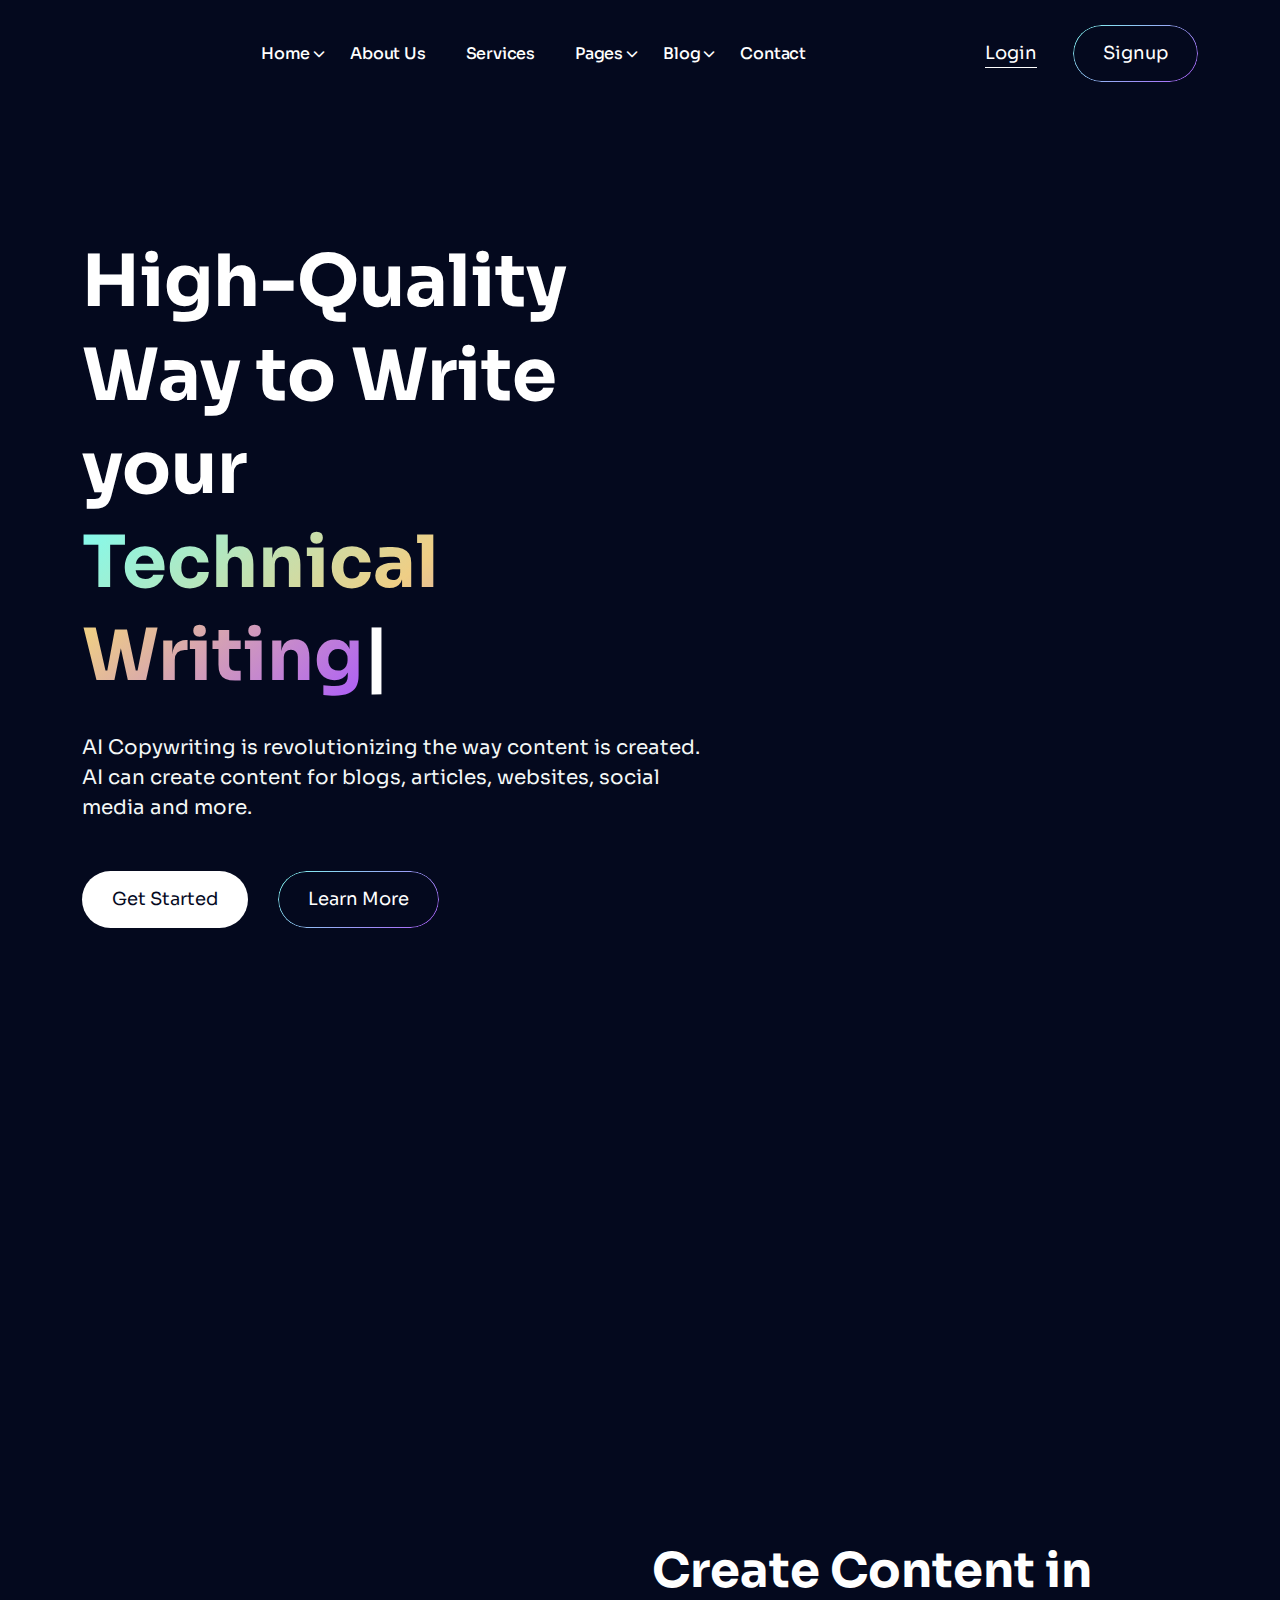
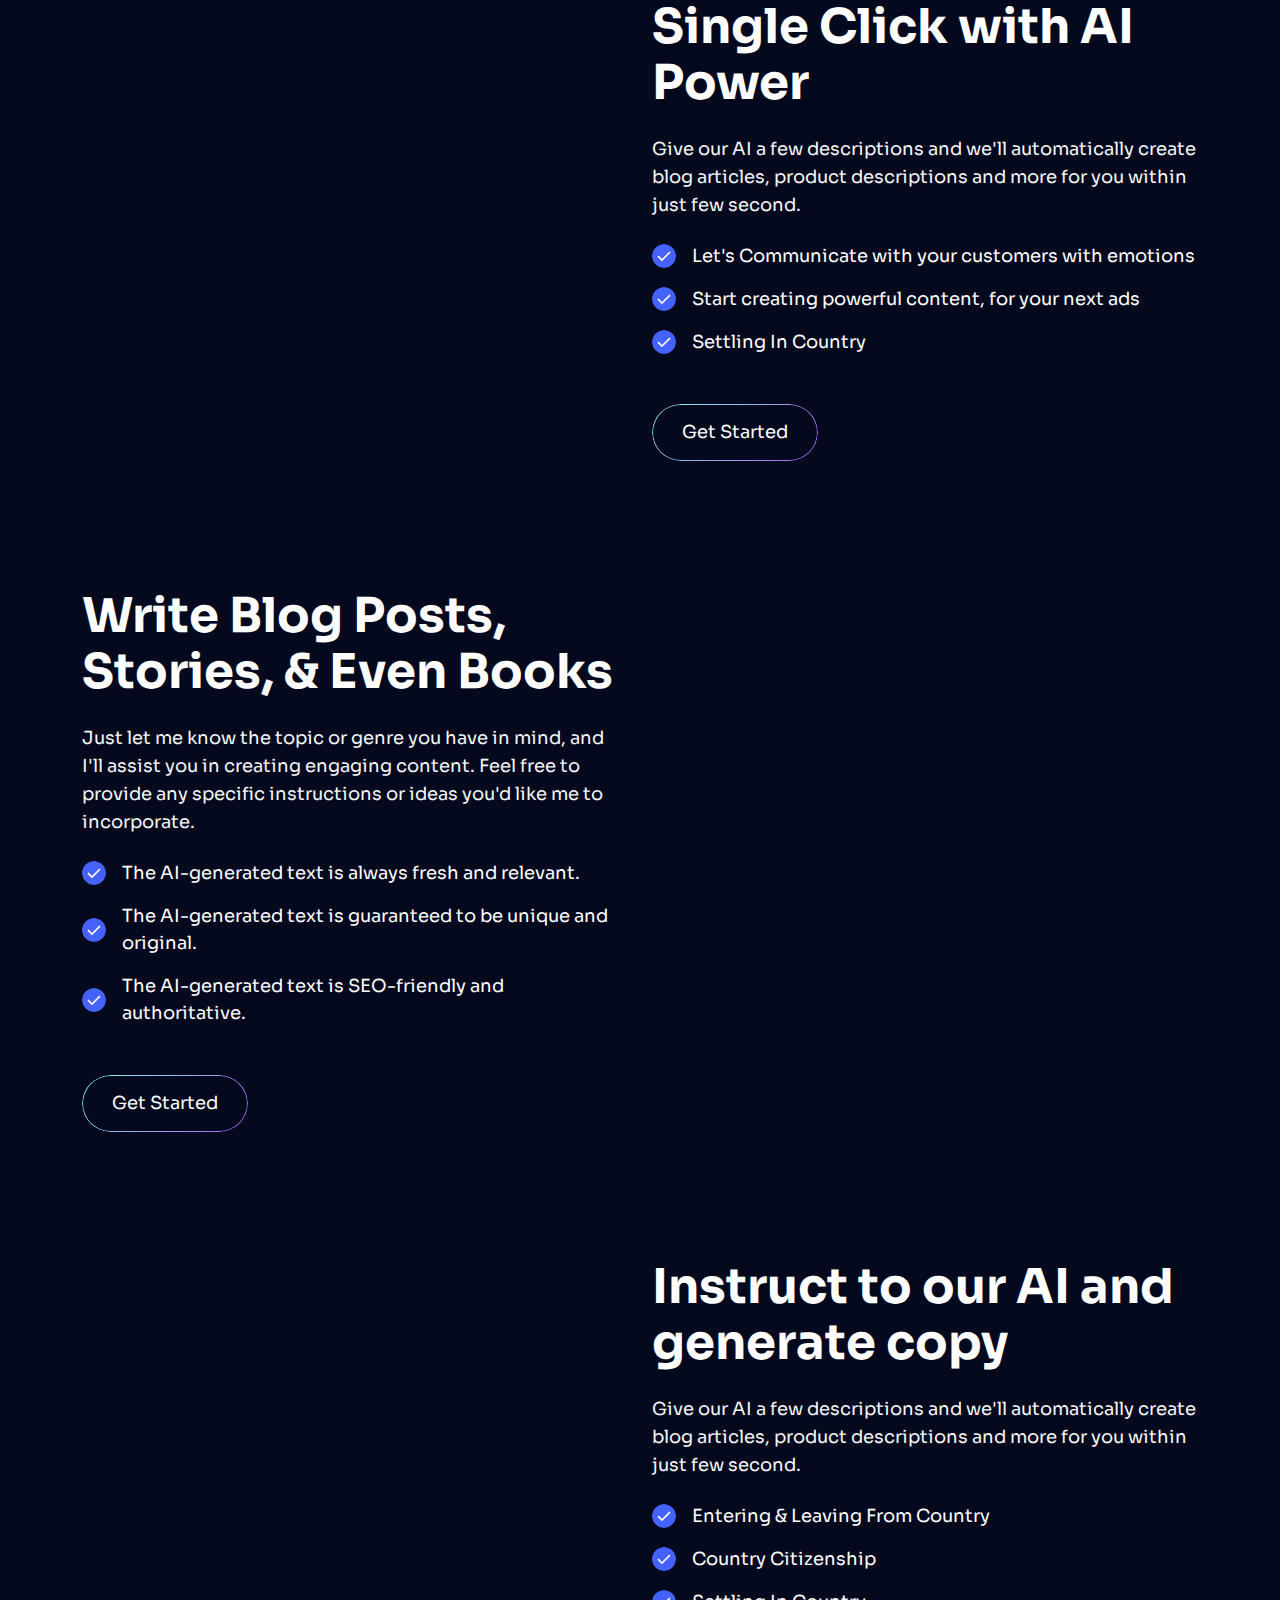
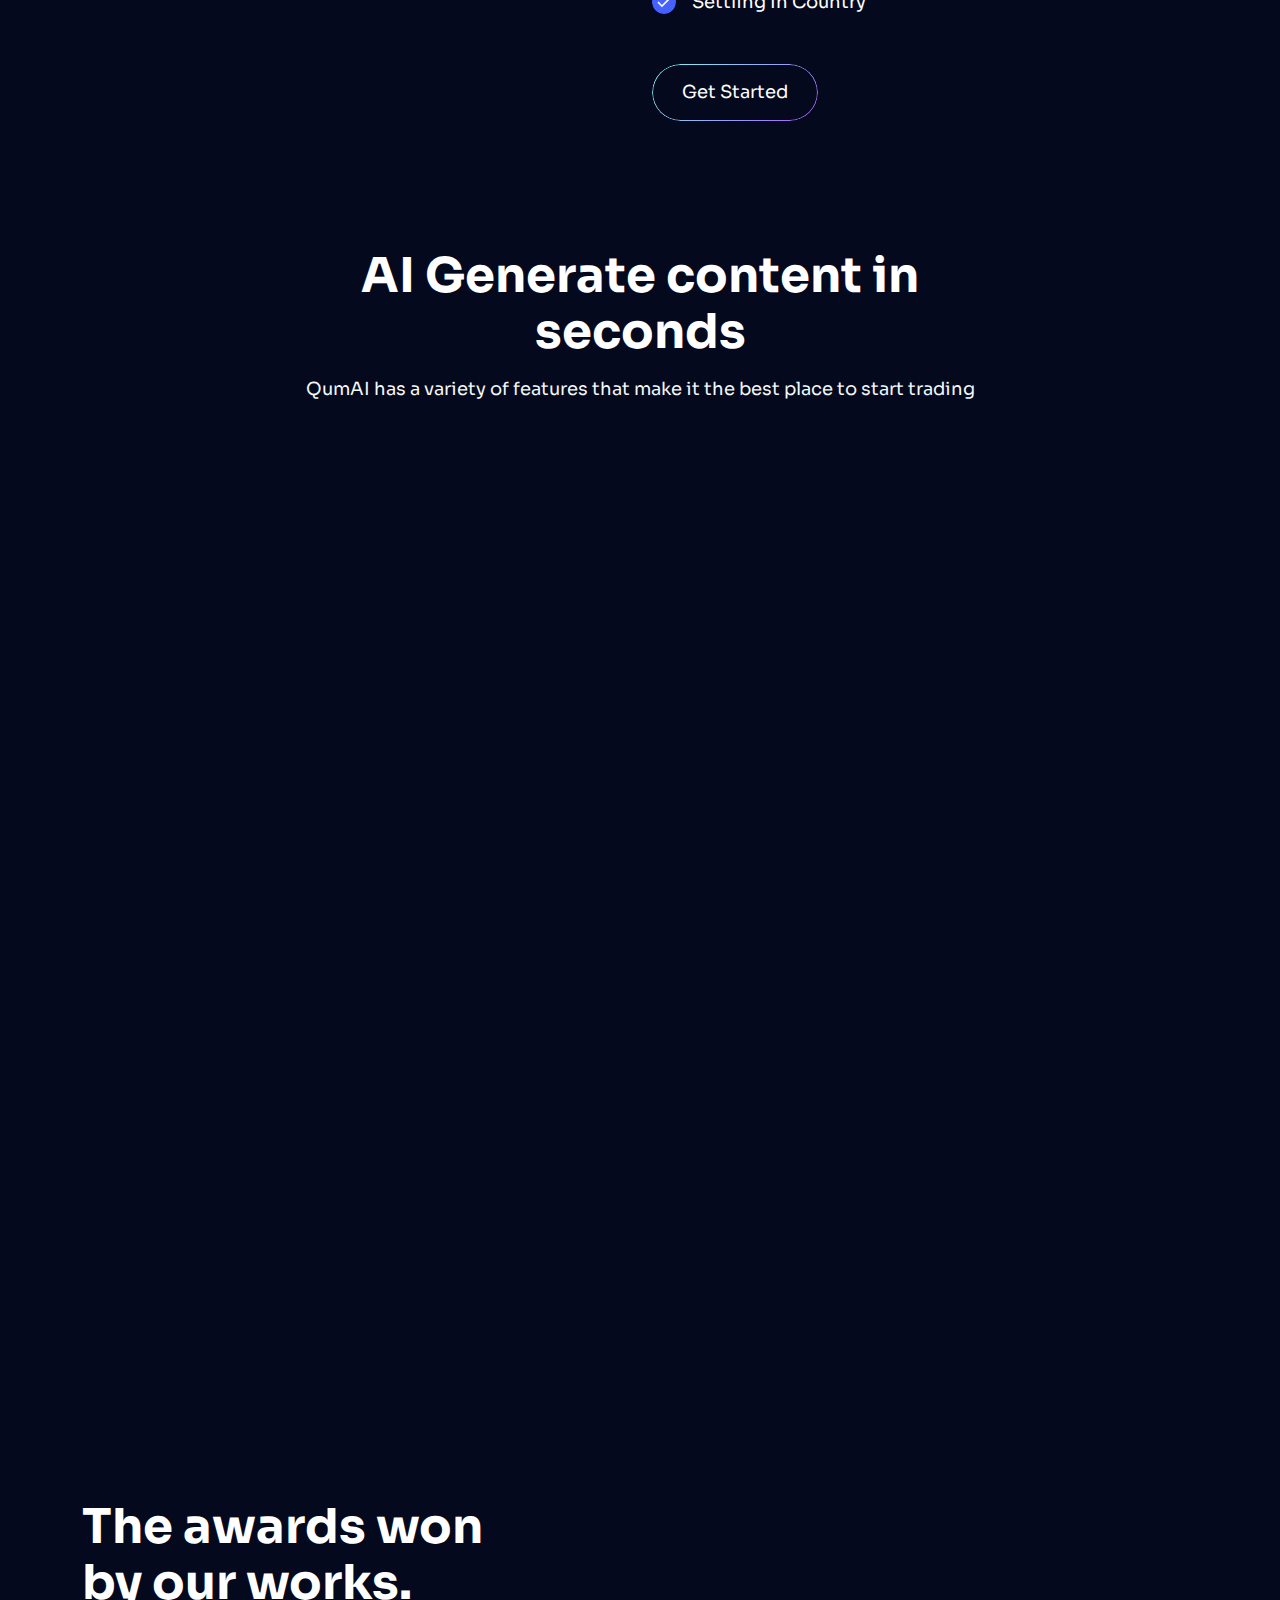
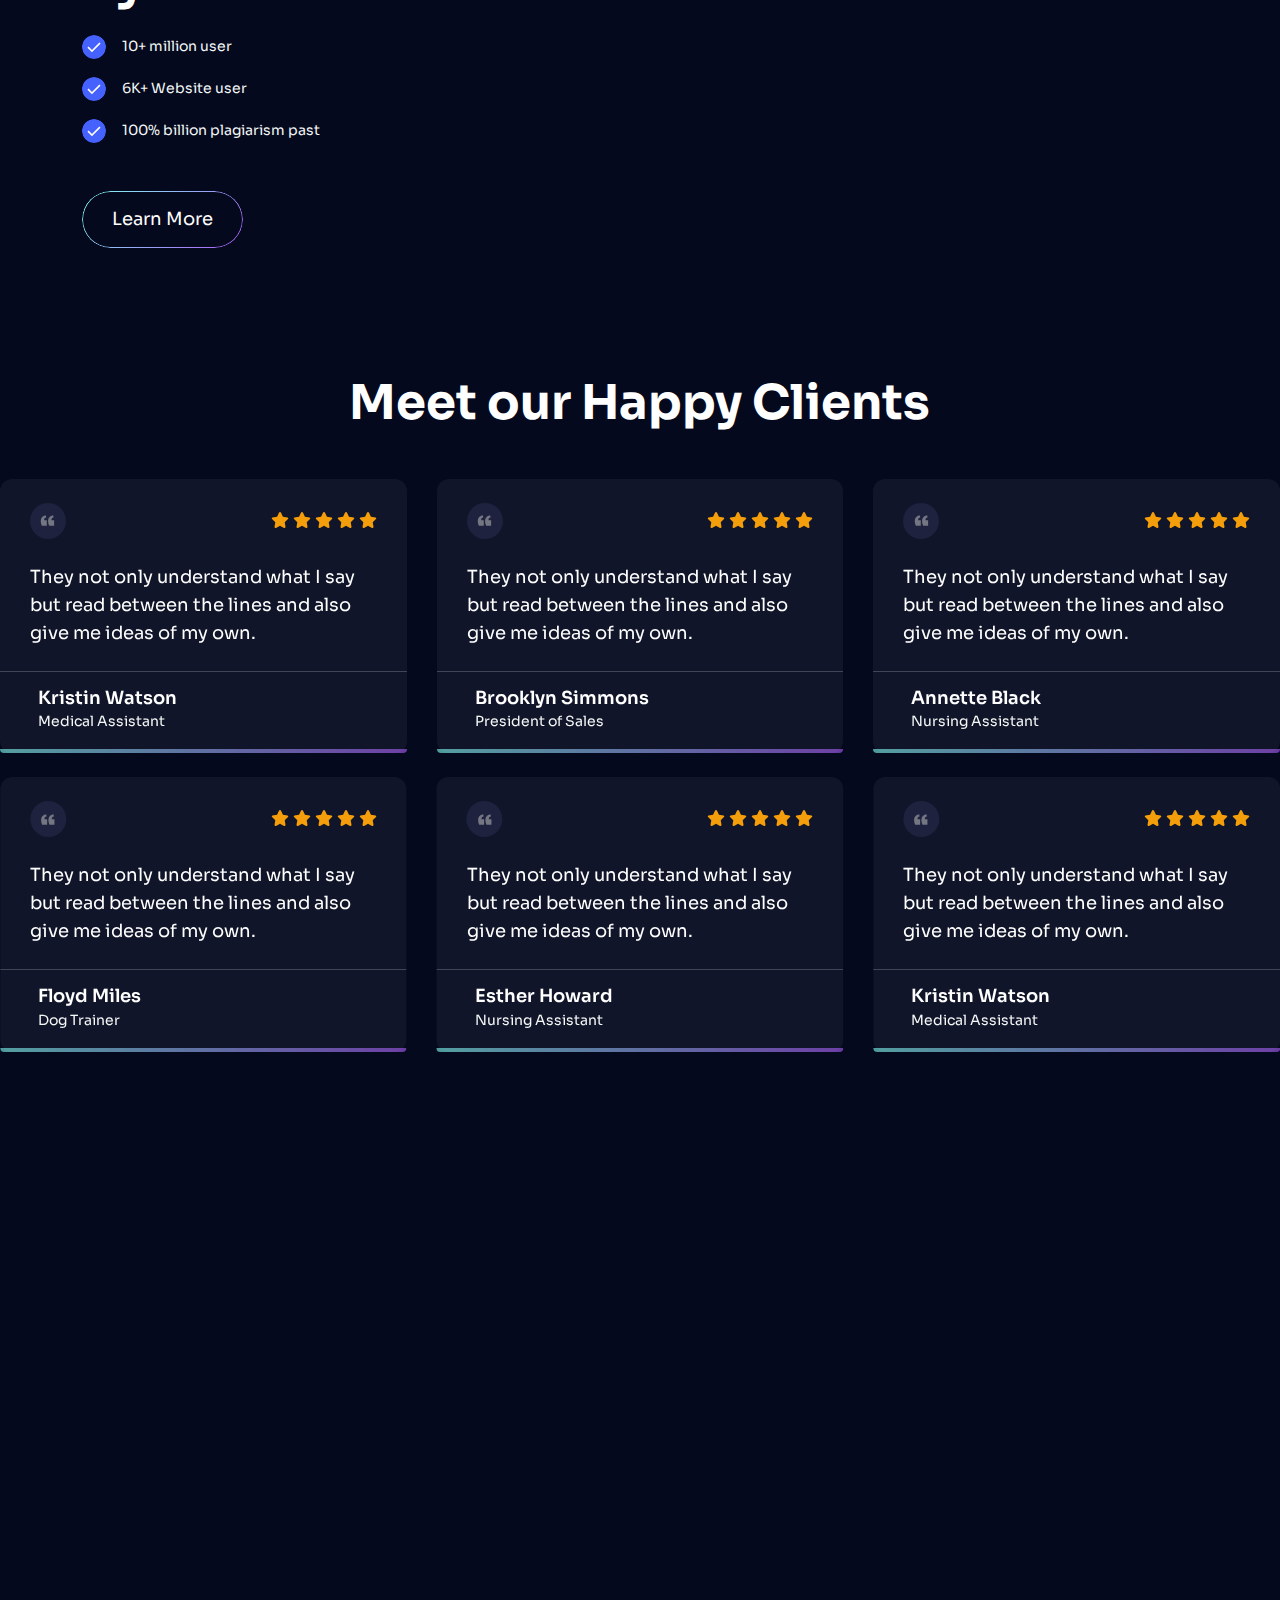
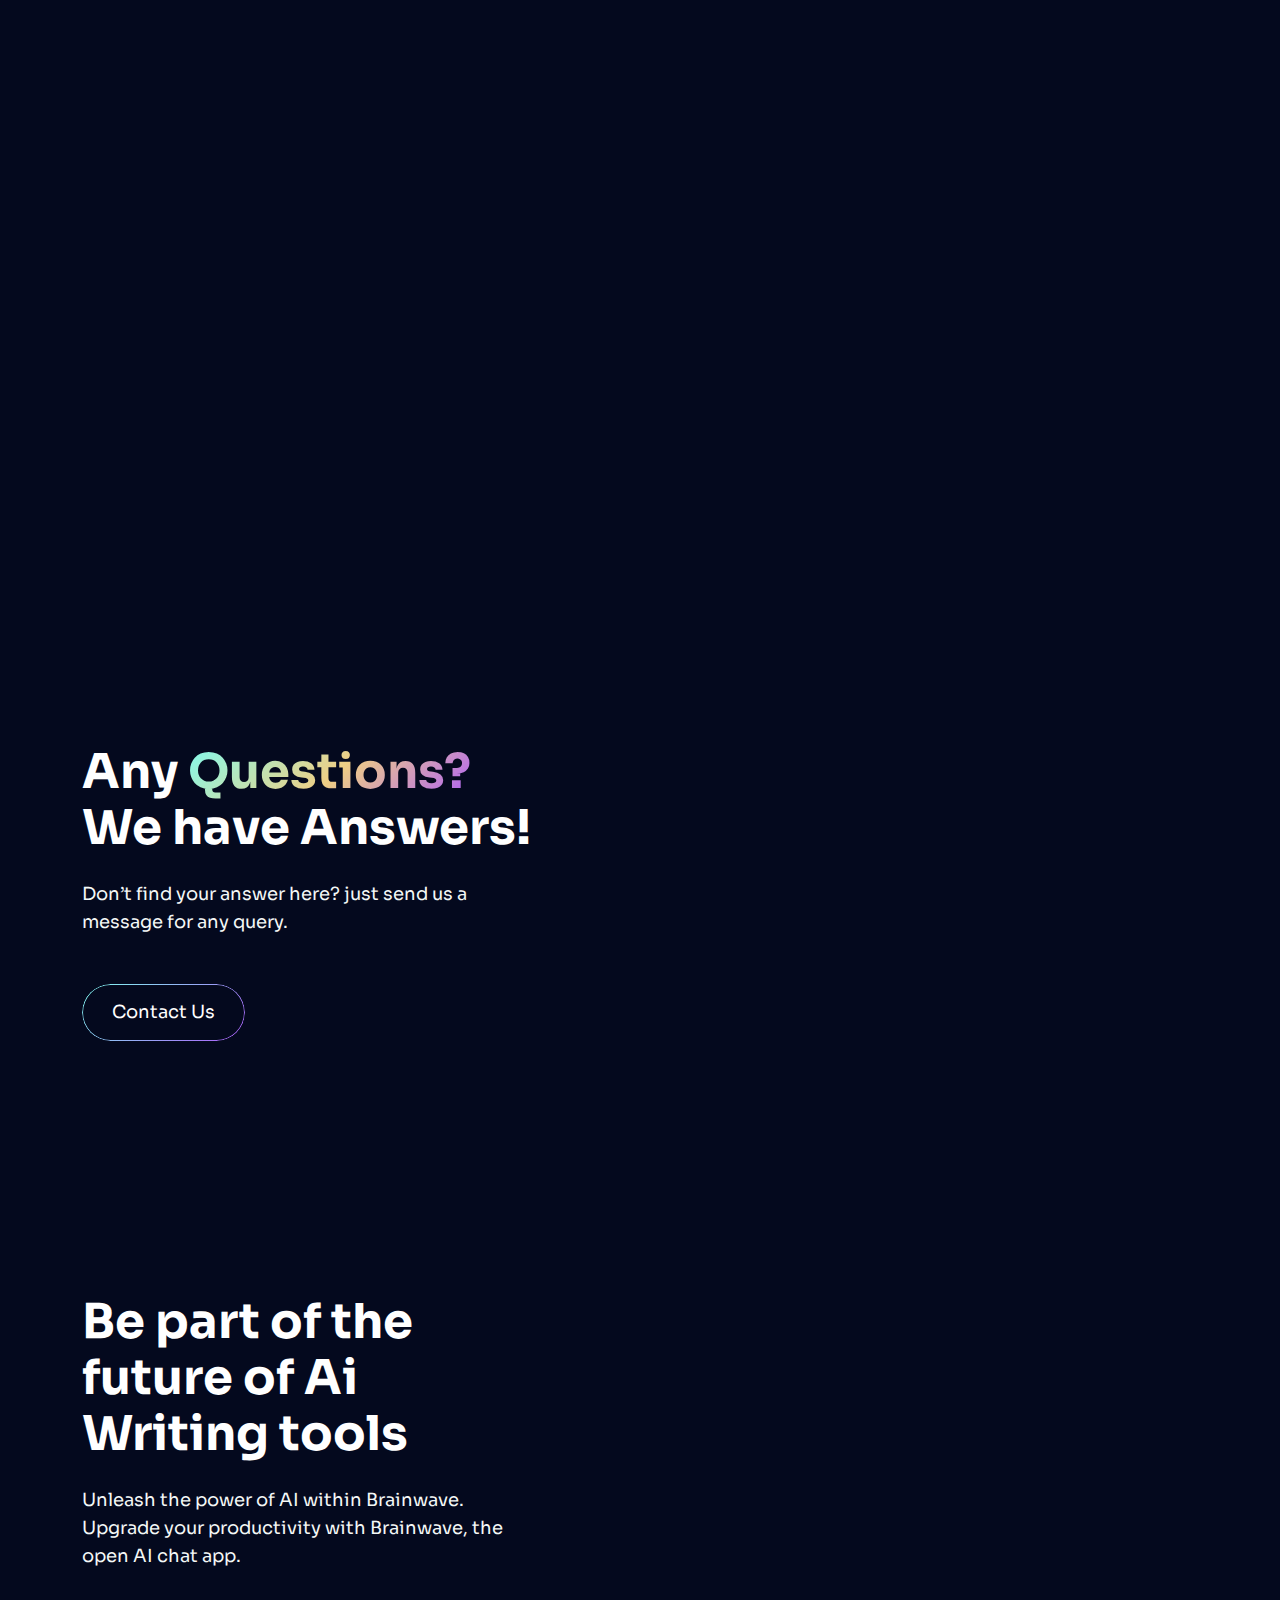
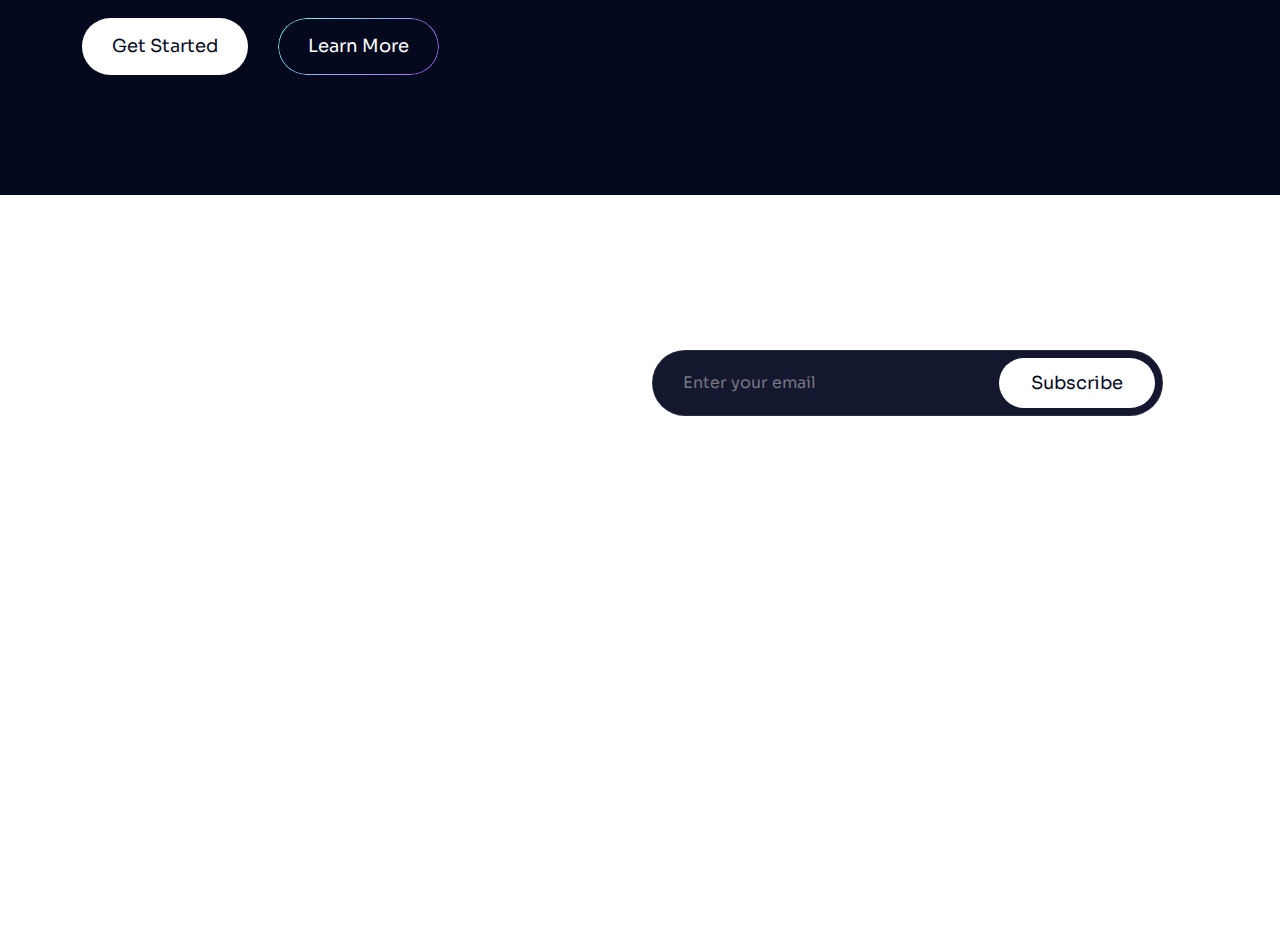
==== index.html @ b34aa056 "first commit" ====
<!DOCTYPE html>
<html lang="en">
  <head>
    <meta charset="utf-8" />
    <meta name="viewport" content="width=device-width, initial-scale=1" />
    <title>Home - AI Writer & AI Copywriting Landing Page - ThemeForest</title>
    <link rel="stylesheet" href="assets/css/aos.css" />
    <link rel="stylesheet" href="assets/css/fontawesome-all.min.css" />
    <link rel="stylesheet" href="assets/css/bootstrap.min.css" />
    <link rel="stylesheet" href="assets/css/glightbox-min.css" />
    <link rel="stylesheet" href="assets/css/swiper-bundle.min.css" />
    <link rel="stylesheet" href="assets/css/style.css" />
  </head>
  <body>
    <!-- Menu Start -->
    <header class="header-primary">
      <div class="container">
        <nav class="navbar navbar-expand-xl justify-content-between">
          <a href="index.html">
            <img src="assets/img/logo/logo-m.svg" alt="" />
          </a>
          <div class="collapse navbar-collapse" id="navbarNav">
            <ul class="navbar-nav mx-auto">
              <li class="d-block d-xl-none">
                <div class="logo">
                  <a href="index.html"
                    ><img src="assets/img/logo/logo-m.svg" alt=""
                  /></a>
                </div>
              </li>
              <li class="nav-item dropdown">
                <a
                  class="nav-link dropdown-toggle"
                  href="#"
                  role="button"
                  data-bs-toggle="dropdown"
                  data-bs-auto-close="outside"
                  aria-expanded="false"
                  >Home</a
                >
                <div class="dropdown-menu">
                  <div class="d-flex flex-column flex-xl-row">
                    <ul>
                      <li>
                        <a href="index.html" class="dropdown-item"
                          ><span>Home Main</span></a
                        >
                      </li>

                      <li>
                        <a href="index-2.html" class="dropdown-item"
                          ><span>Home Two</span></a
                        >
                      </li>
                    </ul>
                  </div>
                </div>
              </li>
              <li class="nav-item">
                <a class="nav-link" href="about.html">About Us</a>
              </li>

              <li class="nav-item">
                <a class="nav-link" href="services.html">Services</a>
              </li>
              <li class="nav-item dropdown">
                <a
                  class="nav-link dropdown-toggle"
                  href="#"
                  role="button"
                  data-bs-toggle="dropdown"
                  data-bs-auto-close="outside"
                  aria-expanded="false"
                  >Pages</a
                >
                <ul class="dropdown-menu">
                  <li>
                    <a href="services-details.html" class="dropdown-item"
                      ><span>Service Details</span></a
                    >
                  </li>
                  <li>
                    <a href="features.html" class="dropdown-item"
                      ><span>Features</span></a
                    >
                  </li>
                  <li>
                    <a href="prices.html" class="dropdown-item"
                      ><span>Pricing</span></a
                    >
                  </li>

                  <li>
                    <a href="404.html" class="dropdown-item"
                      ><span>404 Page</span></a
                    >
                  </li>
                  <li>
                    <a href="signin.html" class="dropdown-item"
                      ><span>Signin Page</span></a
                    >
                  </li>
                  <li>
                    <a href="signup.html" class="dropdown-item"
                      ><span>Signup Page</span></a
                    >
                  </li>
                </ul>
              </li>
              <li class="nav-item dropdown">
                <a
                  class="nav-link dropdown-toggle"
                  href="#"
                  role="button"
                  data-bs-toggle="dropdown"
                  data-bs-auto-close="outside"
                  aria-expanded="false"
                  >Blog</a
                >
                <ul class="dropdown-menu">
                  <li>
                    <a href="blog.html" class="dropdown-item"
                      ><span>Blog</span></a
                    >
                  </li>
                  <li>
                    <a href="blog-details.html" class="dropdown-item"
                      ><span>Blog Details</span></a
                    >
                  </li>
                </ul>
              </li>
              <li class="nav-item">
                <a class="nav-link" href="contact.html">Contact</a>
              </li>
            </ul>
            <div class="d-flex align-items-center gap-4 mt-4">
              <div
                class="align-items-center aai-signup-in-links d-flex d-lg-none"
              >
                <a href="signin.html">Login</a>
                <a href="signup.html" class="aai-gradient-outline-btn"
                  >Signup
                </a>
              </div>
            </div>
          </div>
          <div class="navbar-right d-flex align-items-center gap-4">
            <div
              class="align-items-center aai-signup-in-links d-none d-lg-flex"
            >
              <a href="signin.html">Login</a>
              <a href="signup.html" class="aai-gradient-outline-btn">Signup </a>
            </div>
            <button
              class="navbar-toggler d-block d-xl-none"
              type="button"
              data-bs-toggle="collapse"
              data-bs-target="#navbarNav"
              aria-controls="navbarNav"
              aria-expanded="false"
              aria-label="Toggle navigation"
            >
              <span></span>
            </button>
          </div>
        </nav>
      </div>
    </header>
    <!-- Menu End -->

    <!-- Main Start -->
    <main class="wrapper">
      <!-- Hero Start -->
      <section
        class="aai-hero-one position-relative"
        style="
          background: url('assets/img/hero/hero-bg-1.jpeg') no-repeat center
            center/cover;
        "
      >
        <div class="container">
          <div class="row">
            <div class="col-lg-12 col-xl-7">
              <div class="aai-hero-one-content">
                <h1 class="aai-hero-one-title">
                  High-Quality Way to Write your <br />
                  <span
                    class="gradient-text typing-animation"
                    data-strings='["Technical Writing","Blog Writing","AI Content"]'
                    >Technical Writing</span
                  >
                </h1>
                <p class="aai-hero-one-desc">
                  AI Copywriting is revolutionizing the way content is created.
                  AI can create content for blogs, articles, websites, social
                  media and more.
                </p>
                <div class="mt-5 d-flex flex-column flex-md-row aai-btns-group">
                  <a href="prices.html" class="aai-btn btn-pill-solid">Get Started</a>
                  <a href="about.html" class="aai-gradient-outline-btn">Learn More</a>
                </div>
              </div>
            </div>
            <div class="col-lg-10 col-xl-5 mt-5 mt-lg-0">
              <div class="aai-hero-one-img">
                <img
                  src="assets/img/hero/dashboard-img.png"
                  class="img-fluid aai-hero-img d-none d-xl-block"
                  alt=""
                /><img
                  src="assets/img/hero/dashboard-img-2.png"
                  class="img-fluid aai-hero-img d-xl-none"
                  alt=""
                />
              </div>
            </div>
          </div>
        </div>
      </section>
      <!-- Hero End -->

      <!-- Writing Step -->
      <section class="writing-steps-area py-5">
        <div class="container">
          <div class="writing-steps-wrapper" data-aos="fade-up">
            <div class="row">
              <div class="col-lg-4">
                <div class="writing-step">
                  <img
                    src="assets/img/icons/Add-User.svg"
                    class="writing-step-icon"
                    alt=""
                  />
                  <h3 class="writing-step-title">Select writing template</h3>
                  <p class="writing-step-desc">
                    Simply choose a template from available list to write
                    content.
                  </p>
                  <div class="writing-step-arrow d-none d-lg-grid">
                    <svg
                      width="13"
                      height="20"
                      viewBox="0 0 13 20"
                      fill="none"
                      xmlns="http://www.w3.org/2000/svg"
                    >
                      <path
                        d="M1 1L11.4211 9.52632L1 19"
                        stroke="white"
                        stroke-width="2"
                        stroke-linecap="round"
                      />
                    </svg>
                  </div>
                </div>
              </div>
              <div class="col-lg-4">
                <div class="writing-step">
                  <img
                    src="assets/img/icons/Home.svg"
                    class="writing-step-icon"
                    alt=""
                  />
                  <h3 class="writing-step-title">Describe your topic</h3>
                  <p class="writing-step-desc">
                    Provide our AI content writer with few sentences.
                  </p>
                  <div class="writing-step-arrow d-none d-lg-grid">
                    <svg
                      width="13"
                      height="20"
                      viewBox="0 0 13 20"
                      fill="none"
                      xmlns="http://www.w3.org/2000/svg"
                    >
                      <path
                        d="M1 1L11.4211 9.52632L1 19"
                        stroke="white"
                        stroke-width="2"
                        stroke-linecap="round"
                      />
                    </svg>
                  </div>
                </div>
              </div>
              <div class="col-lg-4">
                <div class="writing-step border-0 pe-0">
                  <img
                    src="assets/img/icons/Wallet.svg"
                    class="writing-step-icon"
                    alt=""
                  />
                  <h3 class="writing-step-title">Generate quality content</h3>
                  <p class="writing-step-desc">
                    Our powerful AI tools will generate content in few second
                  </p>
                </div>
              </div>
            </div>
          </div>
        </div>
      </section>
      <!-- Writing Step End -->

      <!-- Service Start -->
      <section class="aai-services">
        <div
          style="
            background: url('assets/img/bg/service-1.jpeg') no-repeat center
              center/cover;
          "
          class="pt-120 pb-60"
        >
          <div class="container">
            <div class="row align-items-center">
              <div
                class="col-xl-6 col-lg order-2 order-lg-1 mt-5 mt-lg-0"
                data-aos="fade-right"
              >
                <div>
                  <img
                    src="assets/img/services/service-1.svg"
                    class="img-fluid"
                    alt=""
                  />
                </div>
              </div>
              <div class="col-xl-6 col-lg order-1 order-lg-2">
                <div>
                  <h2 class="section-title mb-4">
                    Create Content in Single Click with AI Power
                  </h2>
                  <p class="section-desc">
                    Give our AI a few descriptions and we'll automatically
                    create blog articles, product descriptions and more for you
                    within just few second.
                  </p>
                  <ul class="aai-list-items mt-4">
                    <li class="aai-list-item d-flex align-items-center">
                      <svg
                        class="flex-shrink-0"
                        width="24"
                        height="24"
                        viewBox="0 0 24 24"
                        fill="none"
                        xmlns="http://www.w3.org/2000/svg"
                      >
                        <g clip-path="url(#clip0_82_4624)">
                          <circle cx="12" cy="12" r="12" fill="#4562FF" />
                          <path
                            fill-rule="evenodd"
                            clip-rule="evenodd"
                            d="M5.50114 12.7402C5.8868 12.3595 6.27246 11.9788 6.64135 11.6147C7.74803 12.7071 8.83793 13.783 9.94461 14.8754C12.4262 12.4257 14.9079 9.97607 17.3727 7.54297C17.7584 7.92366 18.1441 8.30435 18.5129 8.66849C15.6457 11.4988 12.7951 14.3126 9.92784 17.143C8.45227 15.6864 6.95994 14.2133 5.48438 12.7568L5.50114 12.7402Z"
                            fill="white"
                          />
                        </g>
                        <defs>
                          <clipPath id="clip0_82_4624">
                            <rect width="24" height="24" rx="12" fill="white" />
                          </clipPath>
                        </defs>
                      </svg>
                      <span class="aai-list-item-text"
                        >Let's Communicate with your customers with
                        emotions</span
                      >
                    </li>
                    <li class="aai-list-item d-flex align-items-center">
                      <svg
                        class="flex-shrink-0"
                        width="24"
                        height="24"
                        viewBox="0 0 24 24"
                        fill="none"
                        xmlns="http://www.w3.org/2000/svg"
                      >
                        <g clip-path="url(#clip0_82_4624)">
                          <circle cx="12" cy="12" r="12" fill="#4562FF" />
                          <path
                            fill-rule="evenodd"
                            clip-rule="evenodd"
                            d="M5.50114 12.7402C5.8868 12.3595 6.27246 11.9788 6.64135 11.6147C7.74803 12.7071 8.83793 13.783 9.94461 14.8754C12.4262 12.4257 14.9079 9.97607 17.3727 7.54297C17.7584 7.92366 18.1441 8.30435 18.5129 8.66849C15.6457 11.4988 12.7951 14.3126 9.92784 17.143C8.45227 15.6864 6.95994 14.2133 5.48438 12.7568L5.50114 12.7402Z"
                            fill="white"
                          />
                        </g>
                        <defs>
                          <clipPath id="clip0_82_4624">
                            <rect width="24" height="24" rx="12" fill="white" />
                          </clipPath>
                        </defs>
                      </svg>
                      <span class="aai-list-item-text"
                        >Start creating powerful content, for your next
                        ads</span
                      >
                    </li>
                    <li class="aai-list-item d-flex align-items-center">
                      <svg
                        width="24"
                        height="24"
                        viewBox="0 0 24 24"
                        fill="none"
                        xmlns="http://www.w3.org/2000/svg"
                      >
                        <g clip-path="url(#clip0_82_4624)">
                          <circle cx="12" cy="12" r="12" fill="#4562FF" />
                          <path
                            fill-rule="evenodd"
                            clip-rule="evenodd"
                            d="M5.50114 12.7402C5.8868 12.3595 6.27246 11.9788 6.64135 11.6147C7.74803 12.7071 8.83793 13.783 9.94461 14.8754C12.4262 12.4257 14.9079 9.97607 17.3727 7.54297C17.7584 7.92366 18.1441 8.30435 18.5129 8.66849C15.6457 11.4988 12.7951 14.3126 9.92784 17.143C8.45227 15.6864 6.95994 14.2133 5.48438 12.7568L5.50114 12.7402Z"
                            fill="white"
                          />
                        </g>
                        <defs>
                          <clipPath id="clip0_82_4624">
                            S
                            <rect width="24" height="24" rx="12" fill="white" />
                          </clipPath>
                        </defs>
                      </svg>
                      <span class="aai-list-item-text"
                        >Settling In Country</span
                      >
                    </li>
                  </ul>
                  <div class="mt-5">
                    <a href="services.html" class="aai-gradient-outline-btn">Get Started</a>
                  </div>
                </div>
              </div>
            </div>
          </div>
        </div>
        <div
          class="pt-60 pb-60"
          style="
            background: url('assets/img/bg/service-2.jpeg') no-repeat center
              center/cover;
          "
        >
          <div class="container">
            <div class="row align-items-center">
              <div class="col-xl-6 col-lg">
                <div>
                  <h2 class="section-title mb-4">
                    Write Blog Posts, Stories, & Even Books
                  </h2>
                  <p class="section-desc">
                    Just let me know the topic or genre you have in mind, and
                    I'll assist you in creating engaging content. Feel free to
                    provide any specific instructions or ideas you'd like me to
                    incorporate.
                  </p>
                  <ul class="aai-list-items mt-4">
                    <li class="aai-list-item d-flex align-items-center">
                      <svg
                        class="flex-shrink-0"
                        width="24"
                        height="24"
                        viewBox="0 0 24 24"
                        fill="none"
                        xmlns="http://www.w3.org/2000/svg"
                      >
                        <g clip-path="url(#clip0_82_4624)">
                          <circle cx="12" cy="12" r="12" fill="#4562FF" />
                          <path
                            fill-rule="evenodd"
                            clip-rule="evenodd"
                            d="M5.50114 12.7402C5.8868 12.3595 6.27246 11.9788 6.64135 11.6147C7.74803 12.7071 8.83793 13.783 9.94461 14.8754C12.4262 12.4257 14.9079 9.97607 17.3727 7.54297C17.7584 7.92366 18.1441 8.30435 18.5129 8.66849C15.6457 11.4988 12.7951 14.3126 9.92784 17.143C8.45227 15.6864 6.95994 14.2133 5.48438 12.7568L5.50114 12.7402Z"
                            fill="white"
                          />
                        </g>
                        <defs>
                          <clipPath id="clip0_82_4624">
                            <rect width="24" height="24" rx="12" fill="white" />
                          </clipPath>
                        </defs>
                      </svg>
                      <span class="aai-list-item-text"
                        >The AI-generated text is always fresh and
                        relevant.</span
                      >
                    </li>
                    <li class="aai-list-item d-flex align-items-center">
                      <svg
                        class="flex-shrink-0"
                        width="24"
                        height="24"
                        viewBox="0 0 24 24"
                        fill="none"
                        xmlns="http://www.w3.org/2000/svg"
                      >
                        <g clip-path="url(#clip0_82_4624)">
                          <circle cx="12" cy="12" r="12" fill="#4562FF" />
                          <path
                            fill-rule="evenodd"
                            clip-rule="evenodd"
                            d="M5.50114 12.7402C5.8868 12.3595 6.27246 11.9788 6.64135 11.6147C7.74803 12.7071 8.83793 13.783 9.94461 14.8754C12.4262 12.4257 14.9079 9.97607 17.3727 7.54297C17.7584 7.92366 18.1441 8.30435 18.5129 8.66849C15.6457 11.4988 12.7951 14.3126 9.92784 17.143C8.45227 15.6864 6.95994 14.2133 5.48438 12.7568L5.50114 12.7402Z"
                            fill="white"
                          />
                        </g>
                        <defs>
                          <clipPath id="clip0_82_4624">
                            <rect width="24" height="24" rx="12" fill="white" />
                          </clipPath>
                        </defs>
                      </svg>
                      <span class="aai-list-item-text"
                        >The AI-generated text is guaranteed to be unique and
                        original.</span
                      >
                    </li>
                    <li class="aai-list-item d-flex align-items-center">
                      <svg
                        class="flex-shrink-0"
                        width="24"
                        height="24"
                        viewBox="0 0 24 24"
                        fill="none"
                        xmlns="http://www.w3.org/2000/svg"
                      >
                        <g clip-path="url(#clip0_82_4624)">
                          <circle cx="12" cy="12" r="12" fill="#4562FF" />
                          <path
                            fill-rule="evenodd"
                            clip-rule="evenodd"
                            d="M5.50114 12.7402C5.8868 12.3595 6.27246 11.9788 6.64135 11.6147C7.74803 12.7071 8.83793 13.783 9.94461 14.8754C12.4262 12.4257 14.9079 9.97607 17.3727 7.54297C17.7584 7.92366 18.1441 8.30435 18.5129 8.66849C15.6457 11.4988 12.7951 14.3126 9.92784 17.143C8.45227 15.6864 6.95994 14.2133 5.48438 12.7568L5.50114 12.7402Z"
                            fill="white"
                          />
                        </g>
                        <defs>
                          <clipPath id="clip0_82_4624">
                            <rect width="24" height="24" rx="12" fill="white" />
                          </clipPath>
                        </defs>
                      </svg>
                      <span class="aai-list-item-text"
                        >The AI-generated text is SEO-friendly and
                        authoritative.</span
                      >
                    </li>
                  </ul>
                  <div class="mt-5">
                    <a href="services.html" class="aai-gradient-outline-btn">Get Started</a>
                  </div>
                </div>
              </div>
              <div class="col-xl-6 col-lg mt-5 mt-lg-0" data-aos="fade-left">
                <div>
                  <img
                    src="assets/img/services/service-2.svg"
                    class="img-fluid"
                    alt=""
                  />
                </div>
              </div>
            </div>
          </div>
        </div>
        <div
          class="pt-60 pb-120"
          style="
            background: url('assets/img/bg/service-1.jpeg') no-repeat center
              center/cover;
          "
        >
          <div class="container">
            <div class="row align-items-center">
              <div
                class="col-xl-6 col-lg order-2 order-lg-1 mt-5 mt-lg-0"
                data-aos="fade-right"
              >
                <div>
                  <img
                    src="assets/img/services/service-3.svg"
                    class="img-fluid"
                    alt=""
                  />
                </div>
              </div>
              <div class="col-xl-6 col-lg order-1 order-lg-2">
                <div>
                  <h2 class="section-title mb-4">
                    Instruct to our AI and generate copy
                  </h2>
                  <p class="section-desc">
                    Give our AI a few descriptions and we'll automatically
                    create blog articles, product descriptions and more for you
                    within just few second.
                  </p>
                  <ul class="aai-list-items mt-4">
                    <li class="aai-list-item d-flex align-items-center">
                      <svg
                        class="flex-shrink-0"
                        width="24"
                        height="24"
                        viewBox="0 0 24 24"
                        fill="none"
                        xmlns="http://www.w3.org/2000/svg"
                      >
                        <g clip-path="url(#clip0_82_4624)">
                          <circle cx="12" cy="12" r="12" fill="#4562FF" />
                          <path
                            fill-rule="evenodd"
                            clip-rule="evenodd"
                            d="M5.50114 12.7402C5.8868 12.3595 6.27246 11.9788 6.64135 11.6147C7.74803 12.7071 8.83793 13.783 9.94461 14.8754C12.4262 12.4257 14.9079 9.97607 17.3727 7.54297C17.7584 7.92366 18.1441 8.30435 18.5129 8.66849C15.6457 11.4988 12.7951 14.3126 9.92784 17.143C8.45227 15.6864 6.95994 14.2133 5.48438 12.7568L5.50114 12.7402Z"
                            fill="white"
                          />
                        </g>
                        <defs>
                          <clipPath id="clip0_82_4624">
                            <rect width="24" height="24" rx="12" fill="white" />
                          </clipPath>
                        </defs>
                      </svg>
                      <span class="aai-list-item-text"
                        >Entering & Leaving From Country</span
                      >
                    </li>
                    <li class="aai-list-item d-flex align-items-center">
                      <svg
                        class="flex-shrink-0"
                        width="24"
                        height="24"
                        viewBox="0 0 24 24"
                        fill="none"
                        xmlns="http://www.w3.org/2000/svg"
                      >
                        <g clip-path="url(#clip0_82_4624)">
                          <circle cx="12" cy="12" r="12" fill="#4562FF" />
                          <path
                            fill-rule="evenodd"
                            clip-rule="evenodd"
                            d="M5.50114 12.7402C5.8868 12.3595 6.27246 11.9788 6.64135 11.6147C7.74803 12.7071 8.83793 13.783 9.94461 14.8754C12.4262 12.4257 14.9079 9.97607 17.3727 7.54297C17.7584 7.92366 18.1441 8.30435 18.5129 8.66849C15.6457 11.4988 12.7951 14.3126 9.92784 17.143C8.45227 15.6864 6.95994 14.2133 5.48438 12.7568L5.50114 12.7402Z"
                            fill="white"
                          />
                        </g>
                        <defs>
                          <clipPath id="clip0_82_4624">
                            <rect width="24" height="24" rx="12" fill="white" />
                          </clipPath>
                        </defs>
                      </svg>
                      <span class="aai-list-item-text"
                        >Country Citizenship</span
                      >
                    </li>
                    <li class="aai-list-item d-flex align-items-center">
                      <svg
                        class="flex-shrink-0"
                        width="24"
                        height="24"
                        viewBox="0 0 24 24"
                        fill="none"
                        xmlns="http://www.w3.org/2000/svg"
                      >
                        <g clip-path="url(#clip0_82_4624)">
                          <circle cx="12" cy="12" r="12" fill="#4562FF" />
                          <path
                            fill-rule="evenodd"
                            clip-rule="evenodd"
                            d="M5.50114 12.7402C5.8868 12.3595 6.27246 11.9788 6.64135 11.6147C7.74803 12.7071 8.83793 13.783 9.94461 14.8754C12.4262 12.4257 14.9079 9.97607 17.3727 7.54297C17.7584 7.92366 18.1441 8.30435 18.5129 8.66849C15.6457 11.4988 12.7951 14.3126 9.92784 17.143C8.45227 15.6864 6.95994 14.2133 5.48438 12.7568L5.50114 12.7402Z"
                            fill="white"
                          />
                        </g>
                        <defs>
                          <clipPath id="clip0_82_4624">
                            <rect width="24" height="24" rx="12" fill="white" />
                          </clipPath>
                        </defs>
                      </svg>
                      <span class="aai-list-item-text"
                        >Settling In Country</span
                      >
                    </li>
                  </ul>
                  <div class="mt-5">
                    <a href="services.html" class="aai-gradient-outline-btn">Get Started</a>
                  </div>
                </div>
              </div>
            </div>
          </div>
        </div>
      </section>
      <!-- Service End -->

      <!-- Aai Feature  -->
      <section
        class="aai-features"
        style="
          background: url('assets/img/bg/aai-feature-bg.jpeg') no-repeat center
            center/cover;
        "
      >
        <div class="container">
          <div class="row justify-content-center">
            <div class="col-xl-8">
              <div class="aai-section-title mb-3 text-center mb-5">
                <h2 class="section-title">AI Generate content in seconds</h2>
                <p class="section-desc">
                  QumAI has a variety of features that make it the best place to
                  start trading
                </p>
              </div>
            </div>
          </div>
          <div class="row justify-content-center">
            <div
              class="col-lg-4 col-md-6 mb-4"
              data-aos="fade-up"
              data-aos-delay="50"
            >
              <div class="aai-feature-box">
                <div
                  class="aai-feature-box-inner d-flex flex-column align-items-center"
                >
                  <div>
                    <img
                      src="assets/img/features/fi-1.svg"
                      class="aai-feature-icon img-fluid"
                      alt=""
                    />
                  </div>
                  <h3 class="aai-feature-title">Plagiarism checker</h3>
                  <p class="aai-feature-desc">
                    Convert data noise intelligent for a quis lorem.
                  </p>
                  <a href="services-details.html" class="aai-feature-link">
                    <svg
                      width="37"
                      height="13"
                      viewBox="0 0 37 13"
                      fill="none"
                      xmlns="http://www.w3.org/2000/svg"
                    >
                      <path
                        d="M29.375 1L35.055 6.27428L29.375 11.9543"
                        stroke="currentColor"
                        stroke-opacity="0.80"
                        stroke-width="1.52"
                        stroke-linecap="round"
                      />
                      <path
                        d="M34 6.25L1 6.25"
                        stroke="currentColor"
                        stroke-opacity="0.80"
                        stroke-width="1.5"
                        stroke-linecap="round"
                      />
                    </svg>
                  </a>
                </div>
              </div>
            </div>
            <div
              class="col-lg-4 col-md-6 mb-4"
              data-aos="fade-up"
              data-aos-delay="60"
            >
              <div class="aai-feature-box">
                <div
                  class="aai-feature-box-inner d-flex flex-column align-items-center"
                >
                  <div>
                    <img
                      src="assets/img/features/fi-2.svg"
                      class="aai-feature-icon img-fluid"
                      alt=""
                    />
                  </div>
                  <h3 class="aai-feature-title">Search Engine Optimization</h3>
                  <p class="aai-feature-desc">
                    Convert data noise intelligent for a quis lorem.
                  </p>
                  <a href="services-details.html" class="aai-feature-link">
                    <svg
                      width="37"
                      height="13"
                      viewBox="0 0 37 13"
                      fill="none"
                      xmlns="http://www.w3.org/2000/svg"
                    >
                      <path
                        d="M29.375 1L35.055 6.27428L29.375 11.9543"
                        stroke="currentColor"
                        stroke-opacity="0.80"
                        stroke-width="1.52"
                        stroke-linecap="round"
                      />
                      <path
                        d="M34 6.25L1 6.25"
                        stroke="currentColor"
                        stroke-opacity="0.80"
                        stroke-width="1.5"
                        stroke-linecap="round"
                      />
                    </svg>
                  </a>
                </div>
              </div>
            </div>
            <div
              class="col-lg-4 col-md-6 mb-4"
              data-aos="fade-up"
              data-aos-delay="70"
            >
              <div class="aai-feature-box">
                <div
                  class="aai-feature-box-inner d-flex flex-column align-items-center"
                >
                  <div>
                    <img
                      src="assets/img/features/fi-3.svg"
                      class="aai-feature-icon img-fluid"
                      alt=""
                    />
                  </div>
                  <h3 class="aai-feature-title">Content Generator</h3>
                  <p class="aai-feature-desc">
                    Convert data noise intelligent for a quis lorem.
                  </p>
                  <a href="services-details.html" class="aai-feature-link">
                    <svg
                      width="37"
                      height="13"
                      viewBox="0 0 37 13"
                      fill="none"
                      xmlns="http://www.w3.org/2000/svg"
                    >
                      <path
                        d="M29.375 1L35.055 6.27428L29.375 11.9543"
                        stroke="currentColor"
                        stroke-opacity="0.80"
                        stroke-width="1.52"
                        stroke-linecap="round"
                      />
                      <path
                        d="M34 6.25L1 6.25"
                        stroke="currentColor"
                        stroke-opacity="0.80"
                        stroke-width="1.5"
                        stroke-linecap="round"
                      />
                    </svg>
                  </a>
                </div>
              </div>
            </div>
            <div
              class="col-lg-4 col-md-6 mb-4"
              data-aos="fade-up"
              data-aos-delay="80"
            >
              <div class="aai-feature-box">
                <div
                  class="aai-feature-box-inner d-flex flex-column align-items-center"
                >
                  <div>
                    <img
                      src="assets/img/features/fi-4.svg"
                      class="aai-feature-icon img-fluid"
                      alt=""
                    />
                  </div>
                  <h3 class="aai-feature-title">Digital name generator</h3>
                  <p class="aai-feature-desc">
                    Convert data noise intelligent for a quis lorem.
                  </p>
                  <a href="services-details.html" class="aai-feature-link">
                    <svg
                      width="37"
                      height="13"
                      viewBox="0 0 37 13"
                      fill="none"
                      xmlns="http://www.w3.org/2000/svg"
                    >
                      <path
                        d="M29.375 1L35.055 6.27428L29.375 11.9543"
                        stroke="currentColor"
                        stroke-opacity="0.80"
                        stroke-width="1.52"
                        stroke-linecap="round"
                      />
                      <path
                        d="M34 6.25L1 6.25"
                        stroke="currentColor"
                        stroke-opacity="0.80"
                        stroke-width="1.5"
                        stroke-linecap="round"
                      />
                    </svg>
                  </a>
                </div>
              </div>
            </div>
            <div
              class="col-lg-4 col-md-6 mb-4"
              data-aos="fade-up"
              data-aos-delay="90"
            >
              <div class="aai-feature-box">
                <div
                  class="aai-feature-box-inner d-flex flex-column align-items-center"
                >
                  <div>
                    <img
                      src="assets/img/features/fi-5.svg"
                      class="aai-feature-icon img-fluid"
                      alt=""
                    />
                  </div>
                  <h3 class="aai-feature-title">Ad Targeting tips</h3>
                  <p class="aai-feature-desc">
                    Generates suggestions for ad on targeting on ad.
                  </p>
                  <a href="services-details.html" class="aai-feature-link">
                    <svg
                      width="37"
                      height="13"
                      viewBox="0 0 37 13"
                      fill="none"
                      xmlns="http://www.w3.org/2000/svg"
                    >
                      <path
                        d="M29.375 1L35.055 6.27428L29.375 11.9543"
                        stroke="currentColor"
                        stroke-opacity="0.80"
                        stroke-width="1.52"
                        stroke-linecap="round"
                      />
                      <path
                        d="M34 6.25L1 6.25"
                        stroke="currentColor"
                        stroke-opacity="0.80"
                        stroke-width="1.5"
                        stroke-linecap="round"
                      />
                    </svg>
                  </a>
                </div>
              </div>
            </div>
            <div
              class="col-lg-4 col-md-6 mb-4"
              data-aos="fade-up"
              data-aos-delay="100"
            >
              <div class="aai-feature-box">
                <div
                  class="aai-feature-box-inner d-flex flex-column align-items-center"
                >
                  <div>
                    <img
                      src="assets/img/features/fi-6.svg"
                      class="aai-feature-icon img-fluid"
                      alt=""
                    />
                  </div>
                  <h3 class="aai-feature-title">Content Rewriter</h3>
                  <p class="aai-feature-desc">
                    Rewrites your text and say things different way.
                  </p>
                  <a href="services-details.html" class="aai-feature-link">
                    <svg
                      width="37"
                      height="13"
                      viewBox="0 0 37 13"
                      fill="none"
                      xmlns="http://www.w3.org/2000/svg"
                    >
                      <path
                        d="M29.375 1L35.055 6.27428L29.375 11.9543"
                        stroke="currentColor"
                        stroke-opacity="0.80"
                        stroke-width="1.52"
                        stroke-linecap="round"
                      />
                      <path
                        d="M34 6.25L1 6.25"
                        stroke="currentColor"
                        stroke-opacity="0.80"
                        stroke-width="1.5"
                        stroke-linecap="round"
                      />
                    </svg>
                  </a>
                </div>
              </div>
            </div>
          </div>
          <div class="text-center mt-5" data-aos="fade-up" data-aos-delay="110">
            <a href="services-details.html" class="aai-btn btn-pill-solid"> See More</a>
          </div>
        </div>
      </section>
      <!-- Aai Feature  End-->

      <!-- Awards Start -->
      <section
        class="aai-awards py-120"
        style="
          background: url('assets/img/bg/awards-bg.jpeg') no-repeat center
            center/cover;
        "
      >
        <div class="container">
          <div class="row align-items-center">
            <div class="col-xl-6">
              <div class="aai-awards-left">
                <h2 class="section-title">
                  The awards won <br />
                  by our works.
                </h2>
                <ul class="work-list d-flex flex-column mt-4">
                  <li class="work-list-item d-flex align-items-center">
                    <svg
                      width="24"
                      height="24"
                      viewBox="0 0 24 24"
                      fill="none"
                      xmlns="http://www.w3.org/2000/svg"
                    >
                      <g clip-path="url(#clip0_82_5376)">
                        <circle cx="12" cy="12" r="12" fill="#4562FF" />
                        <path
                          fill-rule="evenodd"
                          clip-rule="evenodd"
                          d="M5.50114 12.7402C5.8868 12.3595 6.27246 11.9788 6.64135 11.6147C7.74803 12.7071 8.83793 13.783 9.94461 14.8754C12.4262 12.4257 14.9079 9.97607 17.3727 7.54297C17.7584 7.92366 18.1441 8.30435 18.5129 8.66849C15.6457 11.4988 12.7951 14.3126 9.92784 17.143C8.45227 15.6864 6.95994 14.2133 5.48438 12.7568L5.50114 12.7402Z"
                          fill="white"
                        />
                      </g>
                      <defs>
                        <clipPath id="clip0_82_5376">
                          <rect width="24" height="24" rx="12" fill="white" />
                        </clipPath>
                      </defs>
                    </svg>
                    <span class="aai-testimonial-author-title">
                      10+ million user</span
                    >
                  </li>
                  <li class="work-list-item d-flex align-items-center">
                    <svg
                      width="24"
                      height="24"
                      viewBox="0 0 24 24"
                      fill="none"
                      xmlns="http://www.w3.org/2000/svg"
                    >
                      <g clip-path="url(#clip0_82_5376)">
                        <circle cx="12" cy="12" r="12" fill="#4562FF" />
                        <path
                          fill-rule="evenodd"
                          clip-rule="evenodd"
                          d="M5.50114 12.7402C5.8868 12.3595 6.27246 11.9788 6.64135 11.6147C7.74803 12.7071 8.83793 13.783 9.94461 14.8754C12.4262 12.4257 14.9079 9.97607 17.3727 7.54297C17.7584 7.92366 18.1441 8.30435 18.5129 8.66849C15.6457 11.4988 12.7951 14.3126 9.92784 17.143C8.45227 15.6864 6.95994 14.2133 5.48438 12.7568L5.50114 12.7402Z"
                          fill="white"
                        />
                      </g>
                      <defs>
                        <clipPath id="clip0_82_5376">
                          <rect width="24" height="24" rx="12" fill="white" />
                        </clipPath>
                      </defs>
                    </svg>
                    <span class="aai-testimonial-author-title">
                      6K+ Website user</span
                    >
                  </li>
                  <li class="work-list-item d-flex align-items-center">
                    <svg
                      width="24"
                      height="24"
                      viewBox="0 0 24 24"
                      fill="none"
                      xmlns="http://www.w3.org/2000/svg"
                    >
                      <g clip-path="url(#clip0_82_5376)">
                        <circle cx="12" cy="12" r="12" fill="#4562FF" />
                        <path
                          fill-rule="evenodd"
                          clip-rule="evenodd"
                          d="M5.50114 12.7402C5.8868 12.3595 6.27246 11.9788 6.64135 11.6147C7.74803 12.7071 8.83793 13.783 9.94461 14.8754C12.4262 12.4257 14.9079 9.97607 17.3727 7.54297C17.7584 7.92366 18.1441 8.30435 18.5129 8.66849C15.6457 11.4988 12.7951 14.3126 9.92784 17.143C8.45227 15.6864 6.95994 14.2133 5.48438 12.7568L5.50114 12.7402Z"
                          fill="white"
                        />
                      </g>
                      <defs>
                        <clipPath id="clip0_82_5376">
                          <rect width="24" height="24" rx="12" fill="white" />
                        </clipPath>
                      </defs>
                    </svg>
                    <span class="aai-testimonial-author-title">
                      100% billion plagiarism past</span
                    >
                  </li>
                </ul>
                <div class="mt-5">
                  <a href="services.html" class="aai-gradient-outline-btn">Learn More</a>
                </div>
              </div>
            </div>
            <div
              class="col-xl-6 mt-5 mt-xl-0"
              data-aos="fade-up"
              data-aos-delay="100"
            >
              <div class="aai-awards-right">
                <p class="aai-awards-desc">
                  Our clients describe us as a product team which creates AI
                  writing tools, by crafting top-notch user experience.
                </p>
                <div class="d-flex aai-awards-names">
                  <div>
                    <img
                      src="assets/img/brand/trustpilot.svg"
                      class="mb-2"
                      alt=""
                    />
                    <div class="aai-awards-stars">
                      <i class="fa-solid fa-star"></i>
                      <i class="fa-solid fa-star"></i>
                      <i class="fa-solid fa-star"></i>
                      <i class="fa-solid fa-star"></i>
                      <i class="fa-solid fa-star"></i>
                      <span class="aai-awards-ratings">4.8/5 Rating</span>
                    </div>
                  </div>
                  <div>
                    <img src="assets/img/brand/capt.svg" class="mb-2" alt="" />
                    <div class="aai-awards-stars">
                      <i class="fa-solid fa-star"></i>
                      <i class="fa-solid fa-star"></i>
                      <i class="fa-solid fa-star"></i>
                      <i class="fa-solid fa-star"></i>
                      <i class="fa-solid fa-star"></i>
                      <span class="aai-awards-ratings">4.8/5 Rating</span>
                    </div>
                  </div>
                </div>
                <div class="d-flex aai-awards-names">
                  <div>
                    <img
                      src="assets/img/brand/hubspot.svg"
                      class="mb-2"
                      alt=""
                    />
                  </div>
                  <div>
                    <img src="assets/img/brand/trip.svg" class="mb-2" alt="" />
                  </div>
                  <div>
                    <img src="assets/img/brand/fedex.svg" class="mb-2" alt="" />
                  </div>
                </div>
              </div>
            </div>
          </div>
        </div>
      </section>
      <!-- Awards End -->

      <!-- Testimonials Start-->
      <section
        class="aai-testimonials pb-120"
        style="
          background: url('assets/img/bg/testimonial-bg.jpeg') no-repeat center
            center/cover;
        "
      >
        <div class="row justify-content-center">
          <div class="col-xl-8">
            <div class="aai-section-title mb-3 text-center mb-5">
              <h2 class="section-title">Meet our Happy Clients</h2>
            </div>
          </div>
        </div>
        <div class="swiper testimoniaslSlider mb-4">
          <div class="swiper-wrapper">
            <div class="swiper-slide">
              <div class="aai-testimonial-item">
                <div class="aai-testimonial-item-top">
                  <div
                    class="d-flex align-items-center justify-content-between"
                  >
                    <div class="aai-testimonial-quoate">
                      <svg
                        width="15"
                        height="11"
                        viewBox="0 0 15 11"
                        fill="none"
                        xmlns="http://www.w3.org/2000/svg"
                      >
                        <path
                          fill-rule="evenodd"
                          clip-rule="evenodd"
                          d="M9.13566 10.6719C8.42933 9.30632 8.07617 7.82304 8.07617 6.22204C8.07617 4.5975 8.50585 3.25548 9.36521 2.196C10.2246 1.13652 11.5607 0.606773 13.3736 0.606773V2.83169C12.7379 2.83169 12.2729 2.97296 11.9786 3.25548C11.6843 3.53801 11.5372 4.07953 11.5372 4.88003V5.23319H14.1152V10.6719H9.13566ZM1.82511 10.6719C1.11878 9.30632 0.76562 7.82304 0.76562 6.22204C0.76562 4.5975 1.1953 3.25548 2.05466 2.196C2.91402 1.13652 4.25015 0.606773 6.06304 0.606773V2.83169C5.42735 2.83169 4.96236 2.97296 4.66805 3.25548C4.37376 3.53801 4.2266 4.07953 4.2266 4.88003V5.23319H6.80468L6.80468 10.6719H1.82511Z"
                          fill="#747681"
                        />
                      </svg>
                    </div>
                    <div class="aai-awards-stars">
                      <i class="fa-solid fa-star"></i>
                      <i class="fa-solid fa-star"></i>
                      <i class="fa-solid fa-star"></i>
                      <i class="fa-solid fa-star"></i>
                      <i class="fa-solid fa-star"></i>
                    </div>
                  </div>
                  <p class="aai-testimonial-desc">
                    They not only understand what I say but read between the
                    lines and also give me ideas of my own.
                  </p>
                </div>
                <div
                  class="aai-testimonial-item-bottom d-flex align-items-center"
                >
                  <div>
                    <img
                      src="assets/img/avatar/av-5.png"
                      class="aai-testimonial-author-img"
                      alt=""
                    />
                  </div>
                  <div>
                    <h4 class="aai-testimonial-author-name">Kristin Watson</h4>
                    <span class="aai-testimonial-author-title">
                      Medical Assistant</span
                    >
                  </div>
                </div>
              </div>
            </div>
            <div class="swiper-slide">
              <div class="aai-testimonial-item">
                <div class="aai-testimonial-item-top">
                  <div
                    class="d-flex align-items-center justify-content-between"
                  >
                    <div class="aai-testimonial-quoate">
                      <svg
                        width="15"
                        height="11"
                        viewBox="0 0 15 11"
                        fill="none"
                        xmlns="http://www.w3.org/2000/svg"
                      >
                        <path
                          fill-rule="evenodd"
                          clip-rule="evenodd"
                          d="M9.13566 10.6719C8.42933 9.30632 8.07617 7.82304 8.07617 6.22204C8.07617 4.5975 8.50585 3.25548 9.36521 2.196C10.2246 1.13652 11.5607 0.606773 13.3736 0.606773V2.83169C12.7379 2.83169 12.2729 2.97296 11.9786 3.25548C11.6843 3.53801 11.5372 4.07953 11.5372 4.88003V5.23319H14.1152V10.6719H9.13566ZM1.82511 10.6719C1.11878 9.30632 0.76562 7.82304 0.76562 6.22204C0.76562 4.5975 1.1953 3.25548 2.05466 2.196C2.91402 1.13652 4.25015 0.606773 6.06304 0.606773V2.83169C5.42735 2.83169 4.96236 2.97296 4.66805 3.25548C4.37376 3.53801 4.2266 4.07953 4.2266 4.88003V5.23319H6.80468L6.80468 10.6719H1.82511Z"
                          fill="#747681"
                        />
                      </svg>
                    </div>
                    <div class="aai-awards-stars">
                      <i class="fa-solid fa-star"></i>
                      <i class="fa-solid fa-star"></i>
                      <i class="fa-solid fa-star"></i>
                      <i class="fa-solid fa-star"></i>
                      <i class="fa-solid fa-star"></i>
                    </div>
                  </div>
                  <p class="aai-testimonial-desc">
                    They not only understand what I say but read between the
                    lines and also give me ideas of my own.
                  </p>
                </div>
                <div
                  class="aai-testimonial-item-bottom d-flex align-items-center"
                >
                  <div>
                    <img
                      src="assets/img/avatar/av-6.png"
                      class="aai-testimonial-author-img"
                      alt=""
                    />
                  </div>
                  <div>
                    <h4 class="aai-testimonial-author-name">
                      Brooklyn Simmons
                    </h4>
                    <span class="aai-testimonial-author-title">
                      President of Sales</span
                    >
                  </div>
                </div>
              </div>
            </div>
            <div class="swiper-slide">
              <div class="aai-testimonial-item">
                <div class="aai-testimonial-item-top">
                  <div
                    class="d-flex align-items-center justify-content-between"
                  >
                    <div class="aai-testimonial-quoate">
                      <svg
                        width="15"
                        height="11"
                        viewBox="0 0 15 11"
                        fill="none"
                        xmlns="http://www.w3.org/2000/svg"
                      >
                        <path
                          fill-rule="evenodd"
                          clip-rule="evenodd"
                          d="M9.13566 10.6719C8.42933 9.30632 8.07617 7.82304 8.07617 6.22204C8.07617 4.5975 8.50585 3.25548 9.36521 2.196C10.2246 1.13652 11.5607 0.606773 13.3736 0.606773V2.83169C12.7379 2.83169 12.2729 2.97296 11.9786 3.25548C11.6843 3.53801 11.5372 4.07953 11.5372 4.88003V5.23319H14.1152V10.6719H9.13566ZM1.82511 10.6719C1.11878 9.30632 0.76562 7.82304 0.76562 6.22204C0.76562 4.5975 1.1953 3.25548 2.05466 2.196C2.91402 1.13652 4.25015 0.606773 6.06304 0.606773V2.83169C5.42735 2.83169 4.96236 2.97296 4.66805 3.25548C4.37376 3.53801 4.2266 4.07953 4.2266 4.88003V5.23319H6.80468L6.80468 10.6719H1.82511Z"
                          fill="#747681"
                        />
                      </svg>
                    </div>
                    <div class="aai-awards-stars">
                      <i class="fa-solid fa-star"></i>
                      <i class="fa-solid fa-star"></i>
                      <i class="fa-solid fa-star"></i>
                      <i class="fa-solid fa-star"></i>
                      <i class="fa-solid fa-star"></i>
                    </div>
                  </div>
                  <p class="aai-testimonial-desc">
                    They not only understand what I say but read between the
                    lines and also give me ideas of my own.
                  </p>
                </div>
                <div
                  class="aai-testimonial-item-bottom d-flex align-items-center"
                >
                  <div>
                    <img
                      src="assets/img/avatar/av-7.png"
                      class="aai-testimonial-author-img"
                      alt=""
                    />
                  </div>
                  <div>
                    <h4 class="aai-testimonial-author-name">Annette Black</h4>
                    <span class="aai-testimonial-author-title">
                      Nursing Assistant
                    </span>
                  </div>
                </div>
              </div>
            </div>
            <div class="swiper-slide">
              <div class="aai-testimonial-item">
                <div class="aai-testimonial-item-top">
                  <div
                    class="d-flex align-items-center justify-content-between"
                  >
                    <div class="aai-testimonial-quoate">
                      <svg
                        width="15"
                        height="11"
                        viewBox="0 0 15 11"
                        fill="none"
                        xmlns="http://www.w3.org/2000/svg"
                      >
                        <path
                          fill-rule="evenodd"
                          clip-rule="evenodd"
                          d="M9.13566 10.6719C8.42933 9.30632 8.07617 7.82304 8.07617 6.22204C8.07617 4.5975 8.50585 3.25548 9.36521 2.196C10.2246 1.13652 11.5607 0.606773 13.3736 0.606773V2.83169C12.7379 2.83169 12.2729 2.97296 11.9786 3.25548C11.6843 3.53801 11.5372 4.07953 11.5372 4.88003V5.23319H14.1152V10.6719H9.13566ZM1.82511 10.6719C1.11878 9.30632 0.76562 7.82304 0.76562 6.22204C0.76562 4.5975 1.1953 3.25548 2.05466 2.196C2.91402 1.13652 4.25015 0.606773 6.06304 0.606773V2.83169C5.42735 2.83169 4.96236 2.97296 4.66805 3.25548C4.37376 3.53801 4.2266 4.07953 4.2266 4.88003V5.23319H6.80468L6.80468 10.6719H1.82511Z"
                          fill="#747681"
                        />
                      </svg>
                    </div>
                    <div class="aai-awards-stars">
                      <i class="fa-solid fa-star"></i>
                      <i class="fa-solid fa-star"></i>
                      <i class="fa-solid fa-star"></i>
                      <i class="fa-solid fa-star"></i>
                      <i class="fa-solid fa-star"></i>
                    </div>
                  </div>
                  <p class="aai-testimonial-desc">
                    They not only understand what I say but read between the
                    lines and also give me ideas of my own.
                  </p>
                </div>
                <div
                  class="aai-testimonial-item-bottom d-flex align-items-center"
                >
                  <div>
                    <img
                      src="assets/img/avatar/av-8.png"
                      class="aai-testimonial-author-img"
                      alt=""
                    />
                  </div>
                  <div>
                    <h4 class="aai-testimonial-author-name">Floyd Miles</h4>
                    <span class="aai-testimonial-author-title">
                      Dog Trainer</span
                    >
                  </div>
                </div>
              </div>
            </div>
            <div class="swiper-slide">
              <div class="aai-testimonial-item">
                <div class="aai-testimonial-item-top">
                  <div
                    class="d-flex align-items-center justify-content-between"
                  >
                    <div class="aai-testimonial-quoate">
                      <svg
                        width="15"
                        height="11"
                        viewBox="0 0 15 11"
                        fill="none"
                        xmlns="http://www.w3.org/2000/svg"
                      >
                        <path
                          fill-rule="evenodd"
                          clip-rule="evenodd"
                          d="M9.13566 10.6719C8.42933 9.30632 8.07617 7.82304 8.07617 6.22204C8.07617 4.5975 8.50585 3.25548 9.36521 2.196C10.2246 1.13652 11.5607 0.606773 13.3736 0.606773V2.83169C12.7379 2.83169 12.2729 2.97296 11.9786 3.25548C11.6843 3.53801 11.5372 4.07953 11.5372 4.88003V5.23319H14.1152V10.6719H9.13566ZM1.82511 10.6719C1.11878 9.30632 0.76562 7.82304 0.76562 6.22204C0.76562 4.5975 1.1953 3.25548 2.05466 2.196C2.91402 1.13652 4.25015 0.606773 6.06304 0.606773V2.83169C5.42735 2.83169 4.96236 2.97296 4.66805 3.25548C4.37376 3.53801 4.2266 4.07953 4.2266 4.88003V5.23319H6.80468L6.80468 10.6719H1.82511Z"
                          fill="#747681"
                        />
                      </svg>
                    </div>
                    <div class="aai-awards-stars">
                      <i class="fa-solid fa-star"></i>
                      <i class="fa-solid fa-star"></i>
                      <i class="fa-solid fa-star"></i>
                      <i class="fa-solid fa-star"></i>
                      <i class="fa-solid fa-star"></i>
                    </div>
                  </div>
                  <p class="aai-testimonial-desc">
                    They not only understand what I say but read between the
                    lines and also give me ideas of my own.
                  </p>
                </div>
                <div
                  class="aai-testimonial-item-bottom d-flex align-items-center"
                >
                  <div>
                    <img
                      src="assets/img/avatar/av-5.png"
                      class="aai-testimonial-author-img"
                      alt=""
                    />
                  </div>
                  <div>
                    <h4 class="aai-testimonial-author-name">Esther Howard</h4>
                    <span class="aai-testimonial-author-title"
                      >Nursing Assistant</span
                    >
                  </div>
                </div>
              </div>
            </div>
            <div class="swiper-slide">
              <div class="aai-testimonial-item">
                <div class="aai-testimonial-item-top">
                  <div
                    class="d-flex align-items-center justify-content-between"
                  >
                    <div class="aai-testimonial-quoate">
                      <svg
                        width="15"
                        height="11"
                        viewBox="0 0 15 11"
                        fill="none"
                        xmlns="http://www.w3.org/2000/svg"
                      >
                        <path
                          fill-rule="evenodd"
                          clip-rule="evenodd"
                          d="M9.13566 10.6719C8.42933 9.30632 8.07617 7.82304 8.07617 6.22204C8.07617 4.5975 8.50585 3.25548 9.36521 2.196C10.2246 1.13652 11.5607 0.606773 13.3736 0.606773V2.83169C12.7379 2.83169 12.2729 2.97296 11.9786 3.25548C11.6843 3.53801 11.5372 4.07953 11.5372 4.88003V5.23319H14.1152V10.6719H9.13566ZM1.82511 10.6719C1.11878 9.30632 0.76562 7.82304 0.76562 6.22204C0.76562 4.5975 1.1953 3.25548 2.05466 2.196C2.91402 1.13652 4.25015 0.606773 6.06304 0.606773V2.83169C5.42735 2.83169 4.96236 2.97296 4.66805 3.25548C4.37376 3.53801 4.2266 4.07953 4.2266 4.88003V5.23319H6.80468L6.80468 10.6719H1.82511Z"
                          fill="#747681"
                        />
                      </svg>
                    </div>
                    <div class="aai-awards-stars">
                      <i class="fa-solid fa-star"></i>
                      <i class="fa-solid fa-star"></i>
                      <i class="fa-solid fa-star"></i>
                      <i class="fa-solid fa-star"></i>
                      <i class="fa-solid fa-star"></i>
                    </div>
                  </div>
                  <p class="aai-testimonial-desc">
                    They not only understand what I say but read between the
                    lines and also give me ideas of my own.
                  </p>
                </div>
                <div
                  class="aai-testimonial-item-bottom d-flex align-items-center"
                >
                  <div>
                    <img
                      src="assets/img/avatar/av-5.png"
                      class="aai-testimonial-author-img"
                      alt=""
                    />
                  </div>
                  <div>
                    <h4 class="aai-testimonial-author-name">Kristin Watson</h4>
                    <span class="aai-testimonial-author-title">
                      Medical Assistant</span
                    >
                  </div>
                </div>
              </div>
            </div>
            <div class="swiper-slide">
              <div class="aai-testimonial-item">
                <div class="aai-testimonial-item-top">
                  <div
                    class="d-flex align-items-center justify-content-between"
                  >
                    <div class="aai-testimonial-quoate">
                      <svg
                        width="15"
                        height="11"
                        viewBox="0 0 15 11"
                        fill="none"
                        xmlns="http://www.w3.org/2000/svg"
                      >
                        <path
                          fill-rule="evenodd"
                          clip-rule="evenodd"
                          d="M9.13566 10.6719C8.42933 9.30632 8.07617 7.82304 8.07617 6.22204C8.07617 4.5975 8.50585 3.25548 9.36521 2.196C10.2246 1.13652 11.5607 0.606773 13.3736 0.606773V2.83169C12.7379 2.83169 12.2729 2.97296 11.9786 3.25548C11.6843 3.53801 11.5372 4.07953 11.5372 4.88003V5.23319H14.1152V10.6719H9.13566ZM1.82511 10.6719C1.11878 9.30632 0.76562 7.82304 0.76562 6.22204C0.76562 4.5975 1.1953 3.25548 2.05466 2.196C2.91402 1.13652 4.25015 0.606773 6.06304 0.606773V2.83169C5.42735 2.83169 4.96236 2.97296 4.66805 3.25548C4.37376 3.53801 4.2266 4.07953 4.2266 4.88003V5.23319H6.80468L6.80468 10.6719H1.82511Z"
                          fill="#747681"
                        />
                      </svg>
                    </div>
                    <div class="aai-awards-stars">
                      <i class="fa-solid fa-star"></i>
                      <i class="fa-solid fa-star"></i>
                      <i class="fa-solid fa-star"></i>
                      <i class="fa-solid fa-star"></i>
                      <i class="fa-solid fa-star"></i>
                    </div>
                  </div>
                  <p class="aai-testimonial-desc">
                    They not only understand what I say but read between the
                    lines and also give me ideas of my own.
                  </p>
                </div>
                <div
                  class="aai-testimonial-item-bottom d-flex align-items-center"
                >
                  <div>
                    <img
                      src="assets/img/avatar/av-6.png"
                      class="aai-testimonial-author-img"
                      alt=""
                    />
                  </div>
                  <div>
                    <h4 class="aai-testimonial-author-name">
                      Brooklyn Simmons
                    </h4>
                    <span class="aai-testimonial-author-title">
                      President of Sales</span
                    >
                  </div>
                </div>
              </div>
            </div>
            <div class="swiper-slide">
              <div class="aai-testimonial-item">
                <div class="aai-testimonial-item-top">
                  <div
                    class="d-flex align-items-center justify-content-between"
                  >
                    <div class="aai-testimonial-quoate">
                      <svg
                        width="15"
                        height="11"
                        viewBox="0 0 15 11"
                        fill="none"
                        xmlns="http://www.w3.org/2000/svg"
                      >
                        <path
                          fill-rule="evenodd"
                          clip-rule="evenodd"
                          d="M9.13566 10.6719C8.42933 9.30632 8.07617 7.82304 8.07617 6.22204C8.07617 4.5975 8.50585 3.25548 9.36521 2.196C10.2246 1.13652 11.5607 0.606773 13.3736 0.606773V2.83169C12.7379 2.83169 12.2729 2.97296 11.9786 3.25548C11.6843 3.53801 11.5372 4.07953 11.5372 4.88003V5.23319H14.1152V10.6719H9.13566ZM1.82511 10.6719C1.11878 9.30632 0.76562 7.82304 0.76562 6.22204C0.76562 4.5975 1.1953 3.25548 2.05466 2.196C2.91402 1.13652 4.25015 0.606773 6.06304 0.606773V2.83169C5.42735 2.83169 4.96236 2.97296 4.66805 3.25548C4.37376 3.53801 4.2266 4.07953 4.2266 4.88003V5.23319H6.80468L6.80468 10.6719H1.82511Z"
                          fill="#747681"
                        />
                      </svg>
                    </div>
                    <div class="aai-awards-stars">
                      <i class="fa-solid fa-star"></i>
                      <i class="fa-solid fa-star"></i>
                      <i class="fa-solid fa-star"></i>
                      <i class="fa-solid fa-star"></i>
                      <i class="fa-solid fa-star"></i>
                    </div>
                  </div>
                  <p class="aai-testimonial-desc">
                    They not only understand what I say but read between the
                    lines and also give me ideas of my own.
                  </p>
                </div>
                <div
                  class="aai-testimonial-item-bottom d-flex align-items-center"
                >
                  <div>
                    <img
                      src="assets/img/avatar/av-7.png"
                      class="aai-testimonial-author-img"
                      alt=""
                    />
                  </div>
                  <div>
                    <h4 class="aai-testimonial-author-name">Annette Black</h4>
                    <span class="aai-testimonial-author-title">
                      Nursing Assistant
                    </span>
                  </div>
                </div>
              </div>
            </div>
            <div class="swiper-slide">
              <div class="aai-testimonial-item">
                <div class="aai-testimonial-item-top">
                  <div
                    class="d-flex align-items-center justify-content-between"
                  >
                    <div class="aai-testimonial-quoate">
                      <svg
                        width="15"
                        height="11"
                        viewBox="0 0 15 11"
                        fill="none"
                        xmlns="http://www.w3.org/2000/svg"
                      >
                        <path
                          fill-rule="evenodd"
                          clip-rule="evenodd"
                          d="M9.13566 10.6719C8.42933 9.30632 8.07617 7.82304 8.07617 6.22204C8.07617 4.5975 8.50585 3.25548 9.36521 2.196C10.2246 1.13652 11.5607 0.606773 13.3736 0.606773V2.83169C12.7379 2.83169 12.2729 2.97296 11.9786 3.25548C11.6843 3.53801 11.5372 4.07953 11.5372 4.88003V5.23319H14.1152V10.6719H9.13566ZM1.82511 10.6719C1.11878 9.30632 0.76562 7.82304 0.76562 6.22204C0.76562 4.5975 1.1953 3.25548 2.05466 2.196C2.91402 1.13652 4.25015 0.606773 6.06304 0.606773V2.83169C5.42735 2.83169 4.96236 2.97296 4.66805 3.25548C4.37376 3.53801 4.2266 4.07953 4.2266 4.88003V5.23319H6.80468L6.80468 10.6719H1.82511Z"
                          fill="#747681"
                        />
                      </svg>
                    </div>
                    <div class="aai-awards-stars">
                      <i class="fa-solid fa-star"></i>
                      <i class="fa-solid fa-star"></i>
                      <i class="fa-solid fa-star"></i>
                      <i class="fa-solid fa-star"></i>
                      <i class="fa-solid fa-star"></i>
                    </div>
                  </div>
                  <p class="aai-testimonial-desc">
                    They not only understand what I say but read between the
                    lines and also give me ideas of my own.
                  </p>
                </div>
                <div
                  class="aai-testimonial-item-bottom d-flex align-items-center"
                >
                  <div>
                    <img
                      src="assets/img/avatar/av-8.png"
                      class="aai-testimonial-author-img"
                      alt=""
                    />
                  </div>
                  <div>
                    <h4 class="aai-testimonial-author-name">Floyd Miles</h4>
                    <span class="aai-testimonial-author-title">
                      Dog Trainer</span
                    >
                  </div>
                </div>
              </div>
            </div>
            <div class="swiper-slide">
              <div class="aai-testimonial-item">
                <div class="aai-testimonial-item-top">
                  <div
                    class="d-flex align-items-center justify-content-between"
                  >
                    <div class="aai-testimonial-quoate">
                      <svg
                        width="15"
                        height="11"
                        viewBox="0 0 15 11"
                        fill="none"
                        xmlns="http://www.w3.org/2000/svg"
                      >
                        <path
                          fill-rule="evenodd"
                          clip-rule="evenodd"
                          d="M9.13566 10.6719C8.42933 9.30632 8.07617 7.82304 8.07617 6.22204C8.07617 4.5975 8.50585 3.25548 9.36521 2.196C10.2246 1.13652 11.5607 0.606773 13.3736 0.606773V2.83169C12.7379 2.83169 12.2729 2.97296 11.9786 3.25548C11.6843 3.53801 11.5372 4.07953 11.5372 4.88003V5.23319H14.1152V10.6719H9.13566ZM1.82511 10.6719C1.11878 9.30632 0.76562 7.82304 0.76562 6.22204C0.76562 4.5975 1.1953 3.25548 2.05466 2.196C2.91402 1.13652 4.25015 0.606773 6.06304 0.606773V2.83169C5.42735 2.83169 4.96236 2.97296 4.66805 3.25548C4.37376 3.53801 4.2266 4.07953 4.2266 4.88003V5.23319H6.80468L6.80468 10.6719H1.82511Z"
                          fill="#747681"
                        />
                      </svg>
                    </div>
                    <div class="aai-awards-stars">
                      <i class="fa-solid fa-star"></i>
                      <i class="fa-solid fa-star"></i>
                      <i class="fa-solid fa-star"></i>
                      <i class="fa-solid fa-star"></i>
                      <i class="fa-solid fa-star"></i>
                    </div>
                  </div>
                  <p class="aai-testimonial-desc">
                    They not only understand what I say but read between the
                    lines and also give me ideas of my own.
                  </p>
                </div>
                <div
                  class="aai-testimonial-item-bottom d-flex align-items-center"
                >
                  <div>
                    <img
                      src="assets/img/avatar/av-5.png"
                      class="aai-testimonial-author-img"
                      alt=""
                    />
                  </div>
                  <div>
                    <h4 class="aai-testimonial-author-name">Esther Howard</h4>
                    <span class="aai-testimonial-author-title"
                      >Nursing Assistant</span
                    >
                  </div>
                </div>
              </div>
            </div>
          </div>
        </div>
        <div class="swiper testimoniaslSliderTwo">
          <div class="swiper-wrapper">
            <div class="swiper-slide">
              <div class="aai-testimonial-item">
                <div class="aai-testimonial-item-top">
                  <div
                    class="d-flex align-items-center justify-content-between"
                  >
                    <div class="aai-testimonial-quoate">
                      <svg
                        width="15"
                        height="11"
                        viewBox="0 0 15 11"
                        fill="none"
                        xmlns="http://www.w3.org/2000/svg"
                      >
                        <path
                          fill-rule="evenodd"
                          clip-rule="evenodd"
                          d="M9.13566 10.6719C8.42933 9.30632 8.07617 7.82304 8.07617 6.22204C8.07617 4.5975 8.50585 3.25548 9.36521 2.196C10.2246 1.13652 11.5607 0.606773 13.3736 0.606773V2.83169C12.7379 2.83169 12.2729 2.97296 11.9786 3.25548C11.6843 3.53801 11.5372 4.07953 11.5372 4.88003V5.23319H14.1152V10.6719H9.13566ZM1.82511 10.6719C1.11878 9.30632 0.76562 7.82304 0.76562 6.22204C0.76562 4.5975 1.1953 3.25548 2.05466 2.196C2.91402 1.13652 4.25015 0.606773 6.06304 0.606773V2.83169C5.42735 2.83169 4.96236 2.97296 4.66805 3.25548C4.37376 3.53801 4.2266 4.07953 4.2266 4.88003V5.23319H6.80468L6.80468 10.6719H1.82511Z"
                          fill="#747681"
                        />
                      </svg>
                    </div>
                    <div class="aai-awards-stars">
                      <i class="fa-solid fa-star"></i>
                      <i class="fa-solid fa-star"></i>
                      <i class="fa-solid fa-star"></i>
                      <i class="fa-solid fa-star"></i>
                      <i class="fa-solid fa-star"></i>
                    </div>
                  </div>
                  <p class="aai-testimonial-desc">
                    They not only understand what I say but read between the
                    lines and also give me ideas of my own.
                  </p>
                </div>
                <div
                  class="aai-testimonial-item-bottom d-flex align-items-center"
                >
                  <div>
                    <img
                      src="assets/img/avatar/av-5.png"
                      class="aai-testimonial-author-img"
                      alt=""
                    />
                  </div>
                  <div>
                    <h4 class="aai-testimonial-author-name">Kristin Watson</h4>
                    <span class="aai-testimonial-author-title">
                      Medical Assistant</span
                    >
                  </div>
                </div>
              </div>
            </div>
            <div class="swiper-slide">
              <div class="aai-testimonial-item">
                <div class="aai-testimonial-item-top">
                  <div
                    class="d-flex align-items-center justify-content-between"
                  >
                    <div class="aai-testimonial-quoate">
                      <svg
                        width="15"
                        height="11"
                        viewBox="0 0 15 11"
                        fill="none"
                        xmlns="http://www.w3.org/2000/svg"
                      >
                        <path
                          fill-rule="evenodd"
                          clip-rule="evenodd"
                          d="M9.13566 10.6719C8.42933 9.30632 8.07617 7.82304 8.07617 6.22204C8.07617 4.5975 8.50585 3.25548 9.36521 2.196C10.2246 1.13652 11.5607 0.606773 13.3736 0.606773V2.83169C12.7379 2.83169 12.2729 2.97296 11.9786 3.25548C11.6843 3.53801 11.5372 4.07953 11.5372 4.88003V5.23319H14.1152V10.6719H9.13566ZM1.82511 10.6719C1.11878 9.30632 0.76562 7.82304 0.76562 6.22204C0.76562 4.5975 1.1953 3.25548 2.05466 2.196C2.91402 1.13652 4.25015 0.606773 6.06304 0.606773V2.83169C5.42735 2.83169 4.96236 2.97296 4.66805 3.25548C4.37376 3.53801 4.2266 4.07953 4.2266 4.88003V5.23319H6.80468L6.80468 10.6719H1.82511Z"
                          fill="#747681"
                        />
                      </svg>
                    </div>
                    <div class="aai-awards-stars">
                      <i class="fa-solid fa-star"></i>
                      <i class="fa-solid fa-star"></i>
                      <i class="fa-solid fa-star"></i>
                      <i class="fa-solid fa-star"></i>
                      <i class="fa-solid fa-star"></i>
                    </div>
                  </div>
                  <p class="aai-testimonial-desc">
                    They not only understand what I say but read between the
                    lines and also give me ideas of my own.
                  </p>
                </div>
                <div
                  class="aai-testimonial-item-bottom d-flex align-items-center"
                >
                  <div>
                    <img
                      src="assets/img/avatar/av-6.png"
                      class="aai-testimonial-author-img"
                      alt=""
                    />
                  </div>
                  <div>
                    <h4 class="aai-testimonial-author-name">
                      Brooklyn Simmons
                    </h4>
                    <span class="aai-testimonial-author-title">
                      President of Sales</span
                    >
                  </div>
                </div>
              </div>
            </div>
            <div class="swiper-slide">
              <div class="aai-testimonial-item">
                <div class="aai-testimonial-item-top">
                  <div
                    class="d-flex align-items-center justify-content-between"
                  >
                    <div class="aai-testimonial-quoate">
                      <svg
                        width="15"
                        height="11"
                        viewBox="0 0 15 11"
                        fill="none"
                        xmlns="http://www.w3.org/2000/svg"
                      >
                        <path
                          fill-rule="evenodd"
                          clip-rule="evenodd"
                          d="M9.13566 10.6719C8.42933 9.30632 8.07617 7.82304 8.07617 6.22204C8.07617 4.5975 8.50585 3.25548 9.36521 2.196C10.2246 1.13652 11.5607 0.606773 13.3736 0.606773V2.83169C12.7379 2.83169 12.2729 2.97296 11.9786 3.25548C11.6843 3.53801 11.5372 4.07953 11.5372 4.88003V5.23319H14.1152V10.6719H9.13566ZM1.82511 10.6719C1.11878 9.30632 0.76562 7.82304 0.76562 6.22204C0.76562 4.5975 1.1953 3.25548 2.05466 2.196C2.91402 1.13652 4.25015 0.606773 6.06304 0.606773V2.83169C5.42735 2.83169 4.96236 2.97296 4.66805 3.25548C4.37376 3.53801 4.2266 4.07953 4.2266 4.88003V5.23319H6.80468L6.80468 10.6719H1.82511Z"
                          fill="#747681"
                        />
                      </svg>
                    </div>
                    <div class="aai-awards-stars">
                      <i class="fa-solid fa-star"></i>
                      <i class="fa-solid fa-star"></i>
                      <i class="fa-solid fa-star"></i>
                      <i class="fa-solid fa-star"></i>
                      <i class="fa-solid fa-star"></i>
                    </div>
                  </div>
                  <p class="aai-testimonial-desc">
                    They not only understand what I say but read between the
                    lines and also give me ideas of my own.
                  </p>
                </div>
                <div
                  class="aai-testimonial-item-bottom d-flex align-items-center"
                >
                  <div>
                    <img
                      src="assets/img/avatar/av-7.png"
                      class="aai-testimonial-author-img"
                      alt=""
                    />
                  </div>
                  <div>
                    <h4 class="aai-testimonial-author-name">Annette Black</h4>
                    <span class="aai-testimonial-author-title">
                      Nursing Assistant
                    </span>
                  </div>
                </div>
              </div>
            </div>
            <div class="swiper-slide">
              <div class="aai-testimonial-item">
                <div class="aai-testimonial-item-top">
                  <div
                    class="d-flex align-items-center justify-content-between"
                  >
                    <div class="aai-testimonial-quoate">
                      <svg
                        width="15"
                        height="11"
                        viewBox="0 0 15 11"
                        fill="none"
                        xmlns="http://www.w3.org/2000/svg"
                      >
                        <path
                          fill-rule="evenodd"
                          clip-rule="evenodd"
                          d="M9.13566 10.6719C8.42933 9.30632 8.07617 7.82304 8.07617 6.22204C8.07617 4.5975 8.50585 3.25548 9.36521 2.196C10.2246 1.13652 11.5607 0.606773 13.3736 0.606773V2.83169C12.7379 2.83169 12.2729 2.97296 11.9786 3.25548C11.6843 3.53801 11.5372 4.07953 11.5372 4.88003V5.23319H14.1152V10.6719H9.13566ZM1.82511 10.6719C1.11878 9.30632 0.76562 7.82304 0.76562 6.22204C0.76562 4.5975 1.1953 3.25548 2.05466 2.196C2.91402 1.13652 4.25015 0.606773 6.06304 0.606773V2.83169C5.42735 2.83169 4.96236 2.97296 4.66805 3.25548C4.37376 3.53801 4.2266 4.07953 4.2266 4.88003V5.23319H6.80468L6.80468 10.6719H1.82511Z"
                          fill="#747681"
                        />
                      </svg>
                    </div>
                    <div class="aai-awards-stars">
                      <i class="fa-solid fa-star"></i>
                      <i class="fa-solid fa-star"></i>
                      <i class="fa-solid fa-star"></i>
                      <i class="fa-solid fa-star"></i>
                      <i class="fa-solid fa-star"></i>
                    </div>
                  </div>
                  <p class="aai-testimonial-desc">
                    They not only understand what I say but read between the
                    lines and also give me ideas of my own.
                  </p>
                </div>
                <div
                  class="aai-testimonial-item-bottom d-flex align-items-center"
                >
                  <div>
                    <img
                      src="assets/img/avatar/av-8.png"
                      class="aai-testimonial-author-img"
                      alt=""
                    />
                  </div>
                  <div>
                    <h4 class="aai-testimonial-author-name">Floyd Miles</h4>
                    <span class="aai-testimonial-author-title">
                      Dog Trainer</span
                    >
                  </div>
                </div>
              </div>
            </div>
            <div class="swiper-slide">
              <div class="aai-testimonial-item">
                <div class="aai-testimonial-item-top">
                  <div
                    class="d-flex align-items-center justify-content-between"
                  >
                    <div class="aai-testimonial-quoate">
                      <svg
                        width="15"
                        height="11"
                        viewBox="0 0 15 11"
                        fill="none"
                        xmlns="http://www.w3.org/2000/svg"
                      >
                        <path
                          fill-rule="evenodd"
                          clip-rule="evenodd"
                          d="M9.13566 10.6719C8.42933 9.30632 8.07617 7.82304 8.07617 6.22204C8.07617 4.5975 8.50585 3.25548 9.36521 2.196C10.2246 1.13652 11.5607 0.606773 13.3736 0.606773V2.83169C12.7379 2.83169 12.2729 2.97296 11.9786 3.25548C11.6843 3.53801 11.5372 4.07953 11.5372 4.88003V5.23319H14.1152V10.6719H9.13566ZM1.82511 10.6719C1.11878 9.30632 0.76562 7.82304 0.76562 6.22204C0.76562 4.5975 1.1953 3.25548 2.05466 2.196C2.91402 1.13652 4.25015 0.606773 6.06304 0.606773V2.83169C5.42735 2.83169 4.96236 2.97296 4.66805 3.25548C4.37376 3.53801 4.2266 4.07953 4.2266 4.88003V5.23319H6.80468L6.80468 10.6719H1.82511Z"
                          fill="#747681"
                        />
                      </svg>
                    </div>
                    <div class="aai-awards-stars">
                      <i class="fa-solid fa-star"></i>
                      <i class="fa-solid fa-star"></i>
                      <i class="fa-solid fa-star"></i>
                      <i class="fa-solid fa-star"></i>
                      <i class="fa-solid fa-star"></i>
                    </div>
                  </div>
                  <p class="aai-testimonial-desc">
                    They not only understand what I say but read between the
                    lines and also give me ideas of my own.
                  </p>
                </div>
                <div
                  class="aai-testimonial-item-bottom d-flex align-items-center"
                >
                  <div>
                    <img
                      src="assets/img/avatar/av-5.png"
                      class="aai-testimonial-author-img"
                      alt=""
                    />
                  </div>
                  <div>
                    <h4 class="aai-testimonial-author-name">Esther Howard</h4>
                    <span class="aai-testimonial-author-title"
                      >Nursing Assistant</span
                    >
                  </div>
                </div>
              </div>
            </div>
            <div class="swiper-slide">
              <div class="aai-testimonial-item">
                <div class="aai-testimonial-item-top">
                  <div
                    class="d-flex align-items-center justify-content-between"
                  >
                    <div class="aai-testimonial-quoate">
                      <svg
                        width="15"
                        height="11"
                        viewBox="0 0 15 11"
                        fill="none"
                        xmlns="http://www.w3.org/2000/svg"
                      >
                        <path
                          fill-rule="evenodd"
                          clip-rule="evenodd"
                          d="M9.13566 10.6719C8.42933 9.30632 8.07617 7.82304 8.07617 6.22204C8.07617 4.5975 8.50585 3.25548 9.36521 2.196C10.2246 1.13652 11.5607 0.606773 13.3736 0.606773V2.83169C12.7379 2.83169 12.2729 2.97296 11.9786 3.25548C11.6843 3.53801 11.5372 4.07953 11.5372 4.88003V5.23319H14.1152V10.6719H9.13566ZM1.82511 10.6719C1.11878 9.30632 0.76562 7.82304 0.76562 6.22204C0.76562 4.5975 1.1953 3.25548 2.05466 2.196C2.91402 1.13652 4.25015 0.606773 6.06304 0.606773V2.83169C5.42735 2.83169 4.96236 2.97296 4.66805 3.25548C4.37376 3.53801 4.2266 4.07953 4.2266 4.88003V5.23319H6.80468L6.80468 10.6719H1.82511Z"
                          fill="#747681"
                        />
                      </svg>
                    </div>
                    <div class="aai-awards-stars">
                      <i class="fa-solid fa-star"></i>
                      <i class="fa-solid fa-star"></i>
                      <i class="fa-solid fa-star"></i>
                      <i class="fa-solid fa-star"></i>
                      <i class="fa-solid fa-star"></i>
                    </div>
                  </div>
                  <p class="aai-testimonial-desc">
                    They not only understand what I say but read between the
                    lines and also give me ideas of my own.
                  </p>
                </div>
                <div
                  class="aai-testimonial-item-bottom d-flex align-items-center"
                >
                  <div>
                    <img
                      src="assets/img/avatar/av-5.png"
                      class="aai-testimonial-author-img"
                      alt=""
                    />
                  </div>
                  <div>
                    <h4 class="aai-testimonial-author-name">Kristin Watson</h4>
                    <span class="aai-testimonial-author-title">
                      Medical Assistant</span
                    >
                  </div>
                </div>
              </div>
            </div>
            <div class="swiper-slide">
              <div class="aai-testimonial-item">
                <div class="aai-testimonial-item-top">
                  <div
                    class="d-flex align-items-center justify-content-between"
                  >
                    <div class="aai-testimonial-quoate">
                      <svg
                        width="15"
                        height="11"
                        viewBox="0 0 15 11"
                        fill="none"
                        xmlns="http://www.w3.org/2000/svg"
                      >
                        <path
                          fill-rule="evenodd"
                          clip-rule="evenodd"
                          d="M9.13566 10.6719C8.42933 9.30632 8.07617 7.82304 8.07617 6.22204C8.07617 4.5975 8.50585 3.25548 9.36521 2.196C10.2246 1.13652 11.5607 0.606773 13.3736 0.606773V2.83169C12.7379 2.83169 12.2729 2.97296 11.9786 3.25548C11.6843 3.53801 11.5372 4.07953 11.5372 4.88003V5.23319H14.1152V10.6719H9.13566ZM1.82511 10.6719C1.11878 9.30632 0.76562 7.82304 0.76562 6.22204C0.76562 4.5975 1.1953 3.25548 2.05466 2.196C2.91402 1.13652 4.25015 0.606773 6.06304 0.606773V2.83169C5.42735 2.83169 4.96236 2.97296 4.66805 3.25548C4.37376 3.53801 4.2266 4.07953 4.2266 4.88003V5.23319H6.80468L6.80468 10.6719H1.82511Z"
                          fill="#747681"
                        />
                      </svg>
                    </div>
                    <div class="aai-awards-stars">
                      <i class="fa-solid fa-star"></i>
                      <i class="fa-solid fa-star"></i>
                      <i class="fa-solid fa-star"></i>
                      <i class="fa-solid fa-star"></i>
                      <i class="fa-solid fa-star"></i>
                    </div>
                  </div>
                  <p class="aai-testimonial-desc">
                    They not only understand what I say but read between the
                    lines and also give me ideas of my own.
                  </p>
                </div>
                <div
                  class="aai-testimonial-item-bottom d-flex align-items-center"
                >
                  <div>
                    <img
                      src="assets/img/avatar/av-6.png"
                      class="aai-testimonial-author-img"
                      alt=""
                    />
                  </div>
                  <div>
                    <h4 class="aai-testimonial-author-name">
                      Brooklyn Simmons
                    </h4>
                    <span class="aai-testimonial-author-title">
                      President of Sales</span
                    >
                  </div>
                </div>
              </div>
            </div>
            <div class="swiper-slide">
              <div class="aai-testimonial-item">
                <div class="aai-testimonial-item-top">
                  <div
                    class="d-flex align-items-center justify-content-between"
                  >
                    <div class="aai-testimonial-quoate">
                      <svg
                        width="15"
                        height="11"
                        viewBox="0 0 15 11"
                        fill="none"
                        xmlns="http://www.w3.org/2000/svg"
                      >
                        <path
                          fill-rule="evenodd"
                          clip-rule="evenodd"
                          d="M9.13566 10.6719C8.42933 9.30632 8.07617 7.82304 8.07617 6.22204C8.07617 4.5975 8.50585 3.25548 9.36521 2.196C10.2246 1.13652 11.5607 0.606773 13.3736 0.606773V2.83169C12.7379 2.83169 12.2729 2.97296 11.9786 3.25548C11.6843 3.53801 11.5372 4.07953 11.5372 4.88003V5.23319H14.1152V10.6719H9.13566ZM1.82511 10.6719C1.11878 9.30632 0.76562 7.82304 0.76562 6.22204C0.76562 4.5975 1.1953 3.25548 2.05466 2.196C2.91402 1.13652 4.25015 0.606773 6.06304 0.606773V2.83169C5.42735 2.83169 4.96236 2.97296 4.66805 3.25548C4.37376 3.53801 4.2266 4.07953 4.2266 4.88003V5.23319H6.80468L6.80468 10.6719H1.82511Z"
                          fill="#747681"
                        />
                      </svg>
                    </div>
                    <div class="aai-awards-stars">
                      <i class="fa-solid fa-star"></i>
                      <i class="fa-solid fa-star"></i>
                      <i class="fa-solid fa-star"></i>
                      <i class="fa-solid fa-star"></i>
                      <i class="fa-solid fa-star"></i>
                    </div>
                  </div>
                  <p class="aai-testimonial-desc">
                    They not only understand what I say but read between the
                    lines and also give me ideas of my own.
                  </p>
                </div>
                <div
                  class="aai-testimonial-item-bottom d-flex align-items-center"
                >
                  <div>
                    <img
                      src="assets/img/avatar/av-7.png"
                      class="aai-testimonial-author-img"
                      alt=""
                    />
                  </div>
                  <div>
                    <h4 class="aai-testimonial-author-name">Annette Black</h4>
                    <span class="aai-testimonial-author-title">
                      Nursing Assistant
                    </span>
                  </div>
                </div>
              </div>
            </div>
            <div class="swiper-slide">
              <div class="aai-testimonial-item">
                <div class="aai-testimonial-item-top">
                  <div
                    class="d-flex align-items-center justify-content-between"
                  >
                    <div class="aai-testimonial-quoate">
                      <svg
                        width="15"
                        height="11"
                        viewBox="0 0 15 11"
                        fill="none"
                        xmlns="http://www.w3.org/2000/svg"
                      >
                        <path
                          fill-rule="evenodd"
                          clip-rule="evenodd"
                          d="M9.13566 10.6719C8.42933 9.30632 8.07617 7.82304 8.07617 6.22204C8.07617 4.5975 8.50585 3.25548 9.36521 2.196C10.2246 1.13652 11.5607 0.606773 13.3736 0.606773V2.83169C12.7379 2.83169 12.2729 2.97296 11.9786 3.25548C11.6843 3.53801 11.5372 4.07953 11.5372 4.88003V5.23319H14.1152V10.6719H9.13566ZM1.82511 10.6719C1.11878 9.30632 0.76562 7.82304 0.76562 6.22204C0.76562 4.5975 1.1953 3.25548 2.05466 2.196C2.91402 1.13652 4.25015 0.606773 6.06304 0.606773V2.83169C5.42735 2.83169 4.96236 2.97296 4.66805 3.25548C4.37376 3.53801 4.2266 4.07953 4.2266 4.88003V5.23319H6.80468L6.80468 10.6719H1.82511Z"
                          fill="#747681"
                        />
                      </svg>
                    </div>
                    <div class="aai-awards-stars">
                      <i class="fa-solid fa-star"></i>
                      <i class="fa-solid fa-star"></i>
                      <i class="fa-solid fa-star"></i>
                      <i class="fa-solid fa-star"></i>
                      <i class="fa-solid fa-star"></i>
                    </div>
                  </div>
                  <p class="aai-testimonial-desc">
                    They not only understand what I say but read between the
                    lines and also give me ideas of my own.
                  </p>
                </div>
                <div
                  class="aai-testimonial-item-bottom d-flex align-items-center"
                >
                  <div>
                    <img
                      src="assets/img/avatar/av-8.png"
                      class="aai-testimonial-author-img"
                      alt=""
                    />
                  </div>
                  <div>
                    <h4 class="aai-testimonial-author-name">Floyd Miles</h4>
                    <span class="aai-testimonial-author-title">
                      Dog Trainer</span
                    >
                  </div>
                </div>
              </div>
            </div>
            <div class="swiper-slide">
              <div class="aai-testimonial-item">
                <div class="aai-testimonial-item-top">
                  <div
                    class="d-flex align-items-center justify-content-between"
                  >
                    <div class="aai-testimonial-quoate">
                      <svg
                        width="15"
                        height="11"
                        viewBox="0 0 15 11"
                        fill="none"
                        xmlns="http://www.w3.org/2000/svg"
                      >
                        <path
                          fill-rule="evenodd"
                          clip-rule="evenodd"
                          d="M9.13566 10.6719C8.42933 9.30632 8.07617 7.82304 8.07617 6.22204C8.07617 4.5975 8.50585 3.25548 9.36521 2.196C10.2246 1.13652 11.5607 0.606773 13.3736 0.606773V2.83169C12.7379 2.83169 12.2729 2.97296 11.9786 3.25548C11.6843 3.53801 11.5372 4.07953 11.5372 4.88003V5.23319H14.1152V10.6719H9.13566ZM1.82511 10.6719C1.11878 9.30632 0.76562 7.82304 0.76562 6.22204C0.76562 4.5975 1.1953 3.25548 2.05466 2.196C2.91402 1.13652 4.25015 0.606773 6.06304 0.606773V2.83169C5.42735 2.83169 4.96236 2.97296 4.66805 3.25548C4.37376 3.53801 4.2266 4.07953 4.2266 4.88003V5.23319H6.80468L6.80468 10.6719H1.82511Z"
                          fill="#747681"
                        />
                      </svg>
                    </div>
                    <div class="aai-awards-stars">
                      <i class="fa-solid fa-star"></i>
                      <i class="fa-solid fa-star"></i>
                      <i class="fa-solid fa-star"></i>
                      <i class="fa-solid fa-star"></i>
                      <i class="fa-solid fa-star"></i>
                    </div>
                  </div>
                  <p class="aai-testimonial-desc">
                    They not only understand what I say but read between the
                    lines and also give me ideas of my own.
                  </p>
                </div>
                <div
                  class="aai-testimonial-item-bottom d-flex align-items-center"
                >
                  <div>
                    <img
                      src="assets/img/avatar/av-5.png"
                      class="aai-testimonial-author-img"
                      alt=""
                    />
                  </div>
                  <div>
                    <h4 class="aai-testimonial-author-name">Esther Howard</h4>
                    <span class="aai-testimonial-author-title"
                      >Nursing Assistant</span
                    >
                  </div>
                </div>
              </div>
            </div>
          </div>
        </div>
      </section>
      <!-- Testimonials End -->

      <!-- Pricing Table Start -->
      <section class="aai-price-tables pb-120">
        <div class="container">
          <div
            class="row align-items-center mb-5"
            data-aos="fade-right"
            data-aos-delay="100"
          >
            <div class="col-xl-5">
              <div>
                <h2 class="section-title">
                  The Right Plan for Transparent Pricing
                </h2>
              </div>
            </div>
            <div class="col-xl-7">
              <div>
                <p class="section-desc">
                  We have several powerful plans to showcase your business and
                  get discovered as a creative entrepreneurs. Everything your
                  need.
                </p>
              </div>
            </div>
          </div>
          <!-- Single Price Table -->
          <div
            class="aai-price-table mb-4"
            data-aos="fade-up"
            data-aos-delay="100"
          >
            <div class="row g-4 align-items-center justify-content-between">
              <div class="col-xl-4 col-lg-6">
                <div class="aai-price-pack">
                  <h3 class="aai-price-pack-name">Starter</h3>
                  <p class="aai-price-pack-desc">
                    For most businesses that want to optimize web queries
                  </p>
                </div>
              </div>
              <div class="col-xl-3 col-lg-6">
                <ul class="aai-price-lists list-unstyled">
                  <li class="aai-price-list-item d-flex align-items-center">
                    <svg
                      width="26"
                      height="26"
                      viewBox="0 0 26 26"
                      fill="none"
                      xmlns="http://www.w3.org/2000/svg"
                    >
                      <path
                        d="M16.0642 9.93589L9.93591 16.0641M16.0642 16.0641L9.93591 9.93585"
                        stroke="white"
                        stroke-width="2"
                        stroke-linecap="round"
                        stroke-linejoin="round"
                      />
                      <g opacity="0.5">
                        <path
                          fill-rule="evenodd"
                          clip-rule="evenodd"
                          d="M13 2.16666C7.01687 2.16666 2.16663 7.01691 2.16663 13C2.16663 18.9831 7.01687 23.8333 13 23.8333C18.983 23.8333 23.8333 18.9831 23.8333 13C23.8333 7.01691 18.983 2.16666 13 2.16666ZM13 4.33333C17.7864 4.33333 21.6666 8.21353 21.6666 13C21.6666 17.7865 17.7864 21.6667 13 21.6667C8.21349 21.6667 4.33329 17.7865 4.33329 13C4.33329 8.21353 8.21349 4.33333 13 4.33333Z"
                          fill="#DADADA"
                        />
                      </g>
                    </svg>
                    <span class="aai-price-list-item-text"
                      >All Limited Links</span
                    >
                  </li>
                  <li class="aai-price-list-item d-flex align-items-center">
                    <svg
                      width="26"
                      height="26"
                      viewBox="0 0 26 26"
                      fill="none"
                      xmlns="http://www.w3.org/2000/svg"
                    >
                      <path
                        fill-rule="evenodd"
                        clip-rule="evenodd"
                        d="M15.4839 10.0673C15.907 9.64423 16.5929 9.64423 17.016 10.0673C17.4065 10.4578 17.4366 11.0723 17.1061 11.4973L17.016 11.5994L12.6827 15.9327C12.2921 16.3232 11.6776 16.3533 11.2527 16.0228L11.1506 15.9327L8.98393 13.766C8.56086 13.343 8.56086 12.657 8.98393 12.234C9.37445 11.8434 9.98895 11.8134 10.4139 12.1438L10.516 12.234L11.9166 13.6338L15.4839 10.0673Z"
                        fill="#DADADA"
                      />
                      <g opacity="0.5">
                        <path
                          fill-rule="evenodd"
                          clip-rule="evenodd"
                          d="M13 2.16666C7.01687 2.16666 2.16663 7.01691 2.16663 13C2.16663 18.9831 7.01687 23.8333 13 23.8333C18.983 23.8333 23.8333 18.9831 23.8333 13C23.8333 7.01691 18.983 2.16666 13 2.16666ZM13 4.33333C17.7864 4.33333 21.6666 8.21353 21.6666 13C21.6666 17.7865 17.7864 21.6667 13 21.6667C8.21349 21.6667 4.33329 17.7865 4.33329 13C4.33329 8.21353 8.21349 4.33333 13 4.33333Z"
                          fill="#DADADA"
                        />
                      </g>
                    </svg>

                    <span class="aai-price-list-item-text"
                      >Own Analytics Platform</span
                    >
                  </li>
                  <li class="aai-price-list-item d-flex align-items-center">
                    <svg
                      width="26"
                      height="26"
                      viewBox="0 0 26 26"
                      fill="none"
                      xmlns="http://www.w3.org/2000/svg"
                    >
                      <path
                        fill-rule="evenodd"
                        clip-rule="evenodd"
                        d="M15.4839 10.0673C15.907 9.64423 16.5929 9.64423 17.016 10.0673C17.4065 10.4578 17.4366 11.0723 17.1061 11.4973L17.016 11.5994L12.6827 15.9327C12.2921 16.3232 11.6776 16.3533 11.2527 16.0228L11.1506 15.9327L8.98393 13.766C8.56086 13.343 8.56086 12.657 8.98393 12.234C9.37445 11.8434 9.98895 11.8134 10.4139 12.1438L10.516 12.234L11.9166 13.6338L15.4839 10.0673Z"
                        fill="#DADADA"
                      />
                      <g opacity="0.5">
                        <path
                          fill-rule="evenodd"
                          clip-rule="evenodd"
                          d="M13 2.16667C7.01687 2.16667 2.16663 7.01692 2.16663 13C2.16663 18.9831 7.01687 23.8333 13 23.8333C18.983 23.8333 23.8333 18.9831 23.8333 13C23.8333 7.01692 18.983 2.16667 13 2.16667ZM13 4.33333C17.7864 4.33333 21.6666 8.21353 21.6666 13C21.6666 17.7865 17.7864 21.6667 13 21.6667C8.21349 21.6667 4.33329 17.7865 4.33329 13C4.33329 8.21353 8.21349 4.33333 13 4.33333Z"
                          fill="#DADADA"
                        />
                      </g>
                    </svg>

                    <span class="aai-price-list-item-text">Chat Support</span>
                  </li>
                  <li class="aai-price-list-item d-flex align-items-center">
                    <svg
                      width="26"
                      height="26"
                      viewBox="0 0 26 26"
                      fill="none"
                      xmlns="http://www.w3.org/2000/svg"
                    >
                      <path
                        d="M16.0642 9.93589L9.93591 16.0641M16.0642 16.0641L9.93591 9.93585"
                        stroke="white"
                        stroke-width="2"
                        stroke-linecap="round"
                        stroke-linejoin="round"
                      />
                      <g opacity="0.5">
                        <path
                          fill-rule="evenodd"
                          clip-rule="evenodd"
                          d="M13 2.16666C7.01687 2.16666 2.16663 7.01691 2.16663 13C2.16663 18.9831 7.01687 23.8333 13 23.8333C18.983 23.8333 23.8333 18.9831 23.8333 13C23.8333 7.01691 18.983 2.16666 13 2.16666ZM13 4.33333C17.7864 4.33333 21.6666 8.21353 21.6666 13C21.6666 17.7865 17.7864 21.6667 13 21.6667C8.21349 21.6667 4.33329 17.7865 4.33329 13C4.33329 8.21353 8.21349 4.33333 13 4.33333Z"
                          fill="#DADADA"
                        />
                      </g>
                    </svg>
                    <span class="aai-price-list-item-text"
                      >Unlimited Users</span
                    >
                  </li>
                </ul>
              </div>
              <div class="col-xl-3 col-lg-6">
                <div class="aai-price-value">
                  <h2 class="aai-price">Free</h2>
                </div>
              </div>
              <div class="col-xl-2 col-lg-6">
                <div>
                  <a href="prices.html" class="aai-gradient-outline-btn">Get Started </a>
                </div>
              </div>
            </div>
          </div>
          <!-- Single Price Table -->
          <div
            class="aai-price-table has-bg mb-4"
            data-aos="fade-up"
            data-aos-delay="200"
          >
            <div class="row g-4 align-items-center justify-content-between">
              <div class="col-xl-4 col-lg-6">
                <div class="aai-price-pack">
                  <h3 class="aai-price-pack-name">Popular</h3>
                  <p class="aai-price-pack-desc">
                    Invite & collaborate with other managers.
                  </p>
                </div>
              </div>
              <div class="col-xl-3 col-lg-6">
                <ul class="aai-price-lists list-unstyled">
                  <li class="aai-price-list-item d-flex align-items-center">
                    <svg
                      width="26"
                      height="26"
                      viewBox="0 0 26 26"
                      fill="none"
                      xmlns="http://www.w3.org/2000/svg"
                    >
                      <path
                        fill-rule="evenodd"
                        clip-rule="evenodd"
                        d="M15.4839 10.0673C15.907 9.64423 16.5929 9.64423 17.016 10.0673C17.4065 10.4578 17.4366 11.0723 17.1061 11.4973L17.016 11.5994L12.6827 15.9327C12.2921 16.3232 11.6776 16.3533 11.2527 16.0228L11.1506 15.9327L8.98393 13.766C8.56086 13.343 8.56086 12.657 8.98393 12.234C9.37445 11.8434 9.98895 11.8134 10.4139 12.1438L10.516 12.234L11.9166 13.6338L15.4839 10.0673Z"
                        fill="#DADADA"
                      />
                      <g opacity="0.5">
                        <path
                          fill-rule="evenodd"
                          clip-rule="evenodd"
                          d="M13 2.16667C7.01687 2.16667 2.16663 7.01692 2.16663 13C2.16663 18.9831 7.01687 23.8333 13 23.8333C18.983 23.8333 23.8333 18.9831 23.8333 13C23.8333 7.01692 18.983 2.16667 13 2.16667ZM13 4.33334C17.7864 4.33334 21.6666 8.21354 21.6666 13C21.6666 17.7865 17.7864 21.6667 13 21.6667C8.21349 21.6667 4.33329 17.7865 4.33329 13C4.33329 8.21354 8.21349 4.33334 13 4.33334Z"
                          fill="#DADADA"
                        />
                      </g>
                    </svg>

                    <span class="aai-price-list-item-text"
                      >All Limited Links</span
                    >
                  </li>
                  <li class="aai-price-list-item d-flex align-items-center">
                    <svg
                      width="26"
                      height="26"
                      viewBox="0 0 26 26"
                      fill="none"
                      xmlns="http://www.w3.org/2000/svg"
                    >
                      <path
                        fill-rule="evenodd"
                        clip-rule="evenodd"
                        d="M15.4839 10.0673C15.907 9.64423 16.5929 9.64423 17.016 10.0673C17.4065 10.4578 17.4366 11.0723 17.1061 11.4973L17.016 11.5994L12.6827 15.9327C12.2921 16.3232 11.6776 16.3533 11.2527 16.0228L11.1506 15.9327L8.98393 13.766C8.56086 13.343 8.56086 12.657 8.98393 12.234C9.37445 11.8434 9.98895 11.8134 10.4139 12.1438L10.516 12.234L11.9166 13.6338L15.4839 10.0673Z"
                        fill="#DADADA"
                      />
                      <g opacity="0.5">
                        <path
                          fill-rule="evenodd"
                          clip-rule="evenodd"
                          d="M13 2.16666C7.01687 2.16666 2.16663 7.01691 2.16663 13C2.16663 18.9831 7.01687 23.8333 13 23.8333C18.983 23.8333 23.8333 18.9831 23.8333 13C23.8333 7.01691 18.983 2.16666 13 2.16666ZM13 4.33333C17.7864 4.33333 21.6666 8.21353 21.6666 13C21.6666 17.7865 17.7864 21.6667 13 21.6667C8.21349 21.6667 4.33329 17.7865 4.33329 13C4.33329 8.21353 8.21349 4.33333 13 4.33333Z"
                          fill="#DADADA"
                        />
                      </g>
                    </svg>

                    <span class="aai-price-list-item-text"
                      >Own Analytics Platform</span
                    >
                  </li>
                  <li class="aai-price-list-item d-flex align-items-center">
                    <svg
                      width="26"
                      height="26"
                      viewBox="0 0 26 26"
                      fill="none"
                      xmlns="http://www.w3.org/2000/svg"
                    >
                      <path
                        fill-rule="evenodd"
                        clip-rule="evenodd"
                        d="M15.4839 10.0673C15.907 9.64423 16.5929 9.64423 17.016 10.0673C17.4065 10.4578 17.4366 11.0723 17.1061 11.4973L17.016 11.5994L12.6827 15.9327C12.2921 16.3232 11.6776 16.3533 11.2527 16.0228L11.1506 15.9327L8.98393 13.766C8.56086 13.343 8.56086 12.657 8.98393 12.234C9.37445 11.8434 9.98895 11.8134 10.4139 12.1438L10.516 12.234L11.9166 13.6338L15.4839 10.0673Z"
                        fill="#DADADA"
                      />
                      <g opacity="0.5">
                        <path
                          fill-rule="evenodd"
                          clip-rule="evenodd"
                          d="M13 2.16667C7.01687 2.16667 2.16663 7.01692 2.16663 13C2.16663 18.9831 7.01687 23.8333 13 23.8333C18.983 23.8333 23.8333 18.9831 23.8333 13C23.8333 7.01692 18.983 2.16667 13 2.16667ZM13 4.33333C17.7864 4.33333 21.6666 8.21353 21.6666 13C21.6666 17.7865 17.7864 21.6667 13 21.6667C8.21349 21.6667 4.33329 17.7865 4.33329 13C4.33329 8.21353 8.21349 4.33333 13 4.33333Z"
                          fill="#DADADA"
                        />
                      </g>
                    </svg>

                    <span class="aai-price-list-item-text">Chat Support</span>
                  </li>
                  <li class="aai-price-list-item d-flex align-items-center">
                    <svg
                      width="26"
                      height="26"
                      viewBox="0 0 26 26"
                      fill="none"
                      xmlns="http://www.w3.org/2000/svg"
                    >
                      <path
                        fill-rule="evenodd"
                        clip-rule="evenodd"
                        d="M15.4839 10.0673C15.907 9.64423 16.5929 9.64423 17.016 10.0673C17.4065 10.4578 17.4366 11.0723 17.1061 11.4973L17.016 11.5994L12.6827 15.9327C12.2921 16.3232 11.6776 16.3533 11.2527 16.0228L11.1506 15.9327L8.98393 13.766C8.56086 13.343 8.56086 12.657 8.98393 12.234C9.37445 11.8434 9.98895 11.8134 10.4139 12.1438L10.516 12.234L11.9166 13.6338L15.4839 10.0673Z"
                        fill="#DADADA"
                      />
                      <g opacity="0.5">
                        <path
                          fill-rule="evenodd"
                          clip-rule="evenodd"
                          d="M13 2.16667C7.01687 2.16667 2.16663 7.01692 2.16663 13C2.16663 18.9831 7.01687 23.8333 13 23.8333C18.983 23.8333 23.8333 18.9831 23.8333 13C23.8333 7.01692 18.983 2.16667 13 2.16667ZM13 4.33334C17.7864 4.33334 21.6666 8.21354 21.6666 13C21.6666 17.7865 17.7864 21.6667 13 21.6667C8.21349 21.6667 4.33329 17.7865 4.33329 13C4.33329 8.21354 8.21349 4.33334 13 4.33334Z"
                          fill="#DADADA"
                        />
                      </g>
                    </svg>

                    <span class="aai-price-list-item-text"
                      >Unlimited Users</span
                    >
                  </li>
                </ul>
              </div>
              <div class="col-xl-3 col-lg-6">
                <div class="aai-price-value">
                  <h2 class="aai-price">$29.99</h2>
                </div>
              </div>
              <div class="col-xl-2 col-lg-6">
                <div>
                  <a href="prices.html" class="aai-btn btn-pill-solid">Get Started </a>
                </div>
              </div>
            </div>
          </div>
          <!-- Single Price Table -->
          <div class="aai-price-table" data-aos="fade-up" data-aos-delay="200">
            <div class="row g-4 align-items-center justify-content-between">
              <div class="col-xl-4 col-lg-6">
                <div class="aai-price-pack">
                  <h3 class="aai-price-pack-name">Enterprise</h3>
                  <p class="aai-price-pack-desc">
                    Assign & track your team’s progress visually
                  </p>
                </div>
              </div>
              <div class="col-xl-3 col-lg-6">
                <ul class="aai-price-lists list-unstyled">
                  <li class="aai-price-list-item d-flex align-items-center">
                    <svg
                      width="26"
                      height="26"
                      viewBox="0 0 26 26"
                      fill="none"
                      xmlns="http://www.w3.org/2000/svg"
                    >
                      <path
                        fill-rule="evenodd"
                        clip-rule="evenodd"
                        d="M15.4839 10.0673C15.907 9.64423 16.5929 9.64423 17.016 10.0673C17.4065 10.4578 17.4366 11.0723 17.1061 11.4973L17.016 11.5994L12.6827 15.9327C12.2921 16.3232 11.6776 16.3533 11.2527 16.0228L11.1506 15.9327L8.98393 13.766C8.56086 13.343 8.56086 12.657 8.98393 12.234C9.37445 11.8434 9.98895 11.8134 10.4139 12.1438L10.516 12.234L11.9166 13.6338L15.4839 10.0673Z"
                        fill="#DADADA"
                      />
                      <g opacity="0.5">
                        <path
                          fill-rule="evenodd"
                          clip-rule="evenodd"
                          d="M13 2.16667C7.01687 2.16667 2.16663 7.01692 2.16663 13C2.16663 18.9831 7.01687 23.8333 13 23.8333C18.983 23.8333 23.8333 18.9831 23.8333 13C23.8333 7.01692 18.983 2.16667 13 2.16667ZM13 4.33334C17.7864 4.33334 21.6666 8.21354 21.6666 13C21.6666 17.7865 17.7864 21.6667 13 21.6667C8.21349 21.6667 4.33329 17.7865 4.33329 13C4.33329 8.21354 8.21349 4.33334 13 4.33334Z"
                          fill="#DADADA"
                        />
                      </g>
                    </svg>

                    <span class="aai-price-list-item-text"
                      >All Limited Links</span
                    >
                  </li>
                  <li class="aai-price-list-item d-flex align-items-center">
                    <svg
                      width="26"
                      height="26"
                      viewBox="0 0 26 26"
                      fill="none"
                      xmlns="http://www.w3.org/2000/svg"
                    >
                      <path
                        fill-rule="evenodd"
                        clip-rule="evenodd"
                        d="M15.4839 10.0673C15.907 9.64423 16.5929 9.64423 17.016 10.0673C17.4065 10.4578 17.4366 11.0723 17.1061 11.4973L17.016 11.5994L12.6827 15.9327C12.2921 16.3232 11.6776 16.3533 11.2527 16.0228L11.1506 15.9327L8.98393 13.766C8.56086 13.343 8.56086 12.657 8.98393 12.234C9.37445 11.8434 9.98895 11.8134 10.4139 12.1438L10.516 12.234L11.9166 13.6338L15.4839 10.0673Z"
                        fill="#DADADA"
                      />
                      <g opacity="0.5">
                        <path
                          fill-rule="evenodd"
                          clip-rule="evenodd"
                          d="M13 2.16666C7.01687 2.16666 2.16663 7.01691 2.16663 13C2.16663 18.9831 7.01687 23.8333 13 23.8333C18.983 23.8333 23.8333 18.9831 23.8333 13C23.8333 7.01691 18.983 2.16666 13 2.16666ZM13 4.33333C17.7864 4.33333 21.6666 8.21353 21.6666 13C21.6666 17.7865 17.7864 21.6667 13 21.6667C8.21349 21.6667 4.33329 17.7865 4.33329 13C4.33329 8.21353 8.21349 4.33333 13 4.33333Z"
                          fill="#DADADA"
                        />
                      </g>
                    </svg>

                    <span class="aai-price-list-item-text"
                      >Own Analytics Platform</span
                    >
                  </li>
                  <li class="aai-price-list-item d-flex align-items-center">
                    <svg
                      width="26"
                      height="26"
                      viewBox="0 0 26 26"
                      fill="none"
                      xmlns="http://www.w3.org/2000/svg"
                    >
                      <path
                        fill-rule="evenodd"
                        clip-rule="evenodd"
                        d="M15.4839 10.0673C15.907 9.64423 16.5929 9.64423 17.016 10.0673C17.4065 10.4578 17.4366 11.0723 17.1061 11.4973L17.016 11.5994L12.6827 15.9327C12.2921 16.3232 11.6776 16.3533 11.2527 16.0228L11.1506 15.9327L8.98393 13.766C8.56086 13.343 8.56086 12.657 8.98393 12.234C9.37445 11.8434 9.98895 11.8134 10.4139 12.1438L10.516 12.234L11.9166 13.6338L15.4839 10.0673Z"
                        fill="#DADADA"
                      />
                      <g opacity="0.5">
                        <path
                          fill-rule="evenodd"
                          clip-rule="evenodd"
                          d="M13 2.16667C7.01687 2.16667 2.16663 7.01692 2.16663 13C2.16663 18.9831 7.01687 23.8333 13 23.8333C18.983 23.8333 23.8333 18.9831 23.8333 13C23.8333 7.01692 18.983 2.16667 13 2.16667ZM13 4.33333C17.7864 4.33333 21.6666 8.21353 21.6666 13C21.6666 17.7865 17.7864 21.6667 13 21.6667C8.21349 21.6667 4.33329 17.7865 4.33329 13C4.33329 8.21353 8.21349 4.33333 13 4.33333Z"
                          fill="#DADADA"
                        />
                      </g>
                    </svg>

                    <span class="aai-price-list-item-text">Chat Support</span>
                  </li>
                  <li class="aai-price-list-item d-flex align-items-center">
                    <svg
                      width="26"
                      height="26"
                      viewBox="0 0 26 26"
                      fill="none"
                      xmlns="http://www.w3.org/2000/svg"
                    >
                      <path
                        fill-rule="evenodd"
                        clip-rule="evenodd"
                        d="M15.4839 10.0673C15.907 9.64423 16.5929 9.64423 17.016 10.0673C17.4065 10.4578 17.4366 11.0723 17.1061 11.4973L17.016 11.5994L12.6827 15.9327C12.2921 16.3232 11.6776 16.3533 11.2527 16.0228L11.1506 15.9327L8.98393 13.766C8.56086 13.343 8.56086 12.657 8.98393 12.234C9.37445 11.8434 9.98895 11.8134 10.4139 12.1438L10.516 12.234L11.9166 13.6338L15.4839 10.0673Z"
                        fill="#DADADA"
                      />
                      <g opacity="0.5">
                        <path
                          fill-rule="evenodd"
                          clip-rule="evenodd"
                          d="M13 2.16667C7.01687 2.16667 2.16663 7.01692 2.16663 13C2.16663 18.9831 7.01687 23.8333 13 23.8333C18.983 23.8333 23.8333 18.9831 23.8333 13C23.8333 7.01692 18.983 2.16667 13 2.16667ZM13 4.33334C17.7864 4.33334 21.6666 8.21354 21.6666 13C21.6666 17.7865 17.7864 21.6667 13 21.6667C8.21349 21.6667 4.33329 17.7865 4.33329 13C4.33329 8.21354 8.21349 4.33334 13 4.33334Z"
                          fill="#DADADA"
                        />
                      </g>
                    </svg>

                    <span class="aai-price-list-item-text"
                      >Unlimited Users</span
                    >
                  </li>
                </ul>
              </div>
              <div class="col-xl-3 col-lg-6">
                <div class="aai-price-value">
                  <h2 class="aai-price">$39.99</h2>
                </div>
              </div>
              <div class="col-xl-2 col-lg-6">
                <div>
                  <a href="prices.html" class="aai-gradient-outline-btn">Get Started </a>
                </div>
              </div>
            </div>
          </div>
        </div>
      </section>
      <!-- Pricing Table End -->

      <!-- Faq Start -->
      <section class="aai-faq pb-120">
        <div class="container">
          <div class="row justify-content-between align-items-center">
            <div class="col-xl-5 col-lg">
              <div>
                <h2 class="section-title mb-4">
                  Any <span class="gradient-text"> Questions? </span> <br />
                  We have Answers!
                </h2>
                <p class="section-desc">
                  Don’t find your answer here? just send us a message for any
                  query.
                </p>
                <div class="mt-5">
                  <a href="contact.html" class="aai-gradient-outline-btn">Contact Us</a>
                </div>
              </div>
            </div>
            <div
              class="col-xl-6 col-lg mt-5 mt-xl-0"
              data-aos="fade-up"
              data-aos-delay="100"
            >
              <div class="aai-accordions">
                <div
                  class="accordion accordion-flush"
                  id="accordionFlushExample"
                >
                  <div class="accordion-item">
                    <h2 class="accordion-header">
                      <button
                        class="accordion-button shadow-none collapsed"
                        type="button"
                        data-bs-toggle="collapse"
                        data-bs-target="#flush-collapseOne"
                        aria-expanded="false"
                        aria-controls="flush-collapseOne"
                      >
                        What is AI content writing tool?
                      </button>
                    </h2>
                    <div
                      id="flush-collapseOne"
                      class="accordion-collapse collapse"
                      data-bs-parent="#accordionFlushExample"
                    >
                      <div class="accordion-body">
                        <p class="aai-accordion-text">
                          They not only understand what I say but read between
                          the lines and also give me ideas of my own. AI
                          technology is perfect for best business solutions.
                        </p>
                      </div>
                    </div>
                  </div>
                  <div class="accordion-item">
                    <h2 class="accordion-header">
                      <button
                        class="accordion-button shadow-none"
                        type="button"
                        data-bs-toggle="collapse"
                        data-bs-target="#flush-collapseTwo"
                        aria-expanded="false"
                        aria-controls="flush-collapseTwo"
                      >
                        How do you different criteria in your process?
                      </button>
                    </h2>
                    <div
                      id="flush-collapseTwo"
                      class="accordion-collapse collapse show"
                      data-bs-parent="#accordionFlushExample"
                    >
                      <div class="accordion-body">
                        <p class="aai-accordion-text">
                          They not only understand what I say but read between
                          the lines and also give me ideas of my own. AI
                          technology is perfect for best business solutions.
                        </p>
                      </div>
                    </div>
                  </div>
                  <div class="accordion-item">
                    <h2 class="accordion-header">
                      <button
                        class="accordion-button shadow-none collapsed"
                        type="button"
                        data-bs-toggle="collapse"
                        data-bs-target="#flush-collapseThree"
                        aria-expanded="false"
                        aria-controls="flush-collapseThree"
                      >
                        How can invest money here?
                      </button>
                    </h2>
                    <div
                      id="flush-collapseThree"
                      class="accordion-collapse collapse"
                      data-bs-parent="#accordionFlushExample"
                    >
                      <div class="accordion-body">
                        <p class="aai-accordion-text">
                          They not only understand what I say but read between
                          the lines and also give me ideas of my own. AI
                          technology is perfect for best business solutions.
                        </p>
                      </div>
                    </div>
                  </div>
                  <div class="accordion-item">
                    <h2 class="accordion-header">
                      <button
                        class="accordion-button shadow-none collapsed"
                        type="button"
                        data-bs-toggle="collapse"
                        data-bs-target="#flush-collapseFour"
                        aria-expanded="false"
                        aria-controls="flush-collapseFour"
                      >
                        How can I trade my crypto into different currency?
                      </button>
                    </h2>
                    <div
                      id="flush-collapseFour"
                      class="accordion-collapse collapse"
                      data-bs-parent="#accordionFlushExample"
                    >
                      <div class="accordion-body">
                        <p class="aai-accordion-text">
                          They not only understand what I say but read between
                          the lines and also give me ideas of my own. AI
                          technology is perfect for best business solutions.
                        </p>
                      </div>
                    </div>
                  </div>
                  <div class="accordion-item">
                    <h2 class="accordion-header">
                      <button
                        class="accordion-button shadow-none collapsed"
                        type="button"
                        data-bs-toggle="collapse"
                        data-bs-target="#flush-collapseFive"
                        aria-expanded="false"
                        aria-controls="flush-collapseFive"
                      >
                        How can I accept credit cards online?
                      </button>
                    </h2>
                    <div
                      id="flush-collapseFive"
                      class="accordion-collapse collapse"
                      data-bs-parent="#accordionFlushExample"
                    >
                      <div class="accordion-body">
                        <p class="aai-accordion-text">
                          They not only understand what I say but read between
                          the lines and also give me ideas of my own. AI
                          technology is perfect for best business solutions.
                        </p>
                      </div>
                    </div>
                  </div>
                </div>
              </div>
            </div>
          </div>
        </div>
      </section>
      <!-- Faq End -->

      <!-- Cta Start -->
      <section
        class="aai-cta pb-120"
        style="
          background: url('assets/img/bg/cta-bg.jpeg') no-repeat center
            center/cover;
        "
      >
        <div class="container">
          <div class="row align-items-center">
            <div class="col-xl-5 col-lg">
              <div>
                <h2 class="section-title mb-4">
                  Be part of the future of
                  <span class="position-relative">
                    <span class="position-relative aai-cta-line z-3"
                      >Ai Writing</span
                    >
                  </span>
                  tools
                </h2>
                <p class="section-desc">
                  Unleash the power of AI within Brainwave. Upgrade your
                  productivity with Brainwave, the open AI chat app.
                </p>
                <div class="mt-5 d-flex flex-column flex-md-row aai-btns-group">
                  <a href="prices.html" class="aai-btn btn-pill-solid">Get Started</a>
                  <a href="about.html" class="aai-gradient-outline-btn">Learn More</a>
                </div>
              </div>
            </div>
            <div
              class="col-xl-7 col-lg mt-5 mt-xl-0"
              data-aos="fade-up"
              data-aos-delay="80"
            >
              <div class="aai-cta-img">
                <img
                  src="assets/img/cta/cta-screen.png"
                  class="img-fluid"
                  alt=""
                />
              </div>
            </div>
          </div>
        </div>
      </section>
      <!-- Cta End -->
    </main>
    <!-- Main End -->

    <!-- Footer Start -->
    <footer
      class="aai-footer pt-120"
      style="
        background: url('assets/img/bg/footer-bg.jpeg') no-repeat center
          center/cover;
      "
    >
      <div class="container">
        <div class="aai-footer-support">
          <div class="row g-4 align-items-center">
            <div class="col-lg-6">
              <div class="aai-support-info d-flex align-items-center">
                <div>
                  <img src="assets/img/icons/headset.svg" alt="" />
                </div>
                <div class="aai-support-contact">
                  <p class="aai-support-text mb-1">
                    Have a question? Call us 24/7
                  </p>
                  <a
                    href="tel:+1707797
                    0462"
                    class="aai-support-number"
                  >
                    +1 (707) 797 0462</a
                  >
                </div>
              </div>
            </div>
            <div class="col-lg-6">
              <div class="aai-newsletter">
                <form>
                  <div class="position-relative">
                    <input
                      type="text"
                      class="form-control"
                      placeholder="Enter your email"
                    />
                    <button class="aai-newsletter-btn">Subscribe</button>
                  </div>
                </form>
              </div>
            </div>
          </div>
        </div>
        <div class="aai-footer-navigation-widgets py-80">
          <div class="row">
            <div
              class="col-xl-4 col-lg-4 col-md-12"
              data-aos="fade-right"
              data-aos-duration="1500"
              data-aos-delay="50"
            >
              <div class="aai-footer-info">
                <a href="" class="aai-footer-logo">
                  <img src="assets/img/logo/logo-f.svg" alt="" />
                </a>
                <p class="aai-footer-desc">
                  We provide one-stop solutions for all <br />
                  IT items; your bliss is just a click away. Star Tech trusts in
                  quality client
                </p>
                <div class="aai-social-links d-flex">
                  <a href="http://" target="_blank" rel="noopener noreferrer">
                    <i class="fa-brands fa-facebook-f"></i>
                  </a>
                  <a href="http://" target="_blank" rel="noopener noreferrer">
                    <i class="fa-brands fa-twitter"></i
                  ></a>
                  <a href="http://" target="_blank" rel="noopener noreferrer">
                    <i class="fa-brands fa-instagram"></i
                  ></a>
                  <a href="http://" target="_blank" rel="noopener noreferrer"
                    ><i class="fa-brands fa-youtube"></i
                  ></a>
                </div>
              </div>
            </div>
            <div class="col-xl-8 col-lg-8 col-md-12 mt-5 mt-lg-0">
              <div class="row">
                <div
                  class="col-xl-4 col-lg-4 col-md-4 mb-5 mb-lg-0"
                  data-aos="fade-up"
                  data-aos-delay="100"
                  data-aos-duration="1500"
                >
                  <nav class="aai-footer-nav">
                    <h3 class="aai-footer-nav-title">Links</h3>
                    <ul class="aai-footer-nav-list">
                      <li class="aai-footer-nav-list-item">
                        <a href="index.html" class="aai-footer-nav-link"> Home </a>
                      </li>
                      <li class="aai-footer-nav-list-item">
                        <a href="services.html" class="aai-footer-nav-link"> Service </a>
                      </li>
                      <li class="aai-footer-nav-list-item">
                        <a href="prices.html" class="aai-footer-nav-link"> Pricing </a>
                      </li>
                      <li class="aai-footer-nav-list-item">
                        <a href="about.html" class="aai-footer-nav-link"> About US </a>
                      </li>
                      <li class="aai-footer-nav-list-item">
                        <a href="features.html" class="aai-footer-nav-link"> Feature </a>
                      </li>
                    </ul>
                  </nav>
                </div>
                <div
                  class="col-xl-4 col-lg-4 col-md-4 mb-5 mb-lg-0"
                  data-aos="fade-up"
                  data-aos-delay="300"
                  data-aos-duration="1500"
                >
                  <nav class="aai-footer-nav">
                    <h3 class="aai-footer-nav-title">Artworks</h3>
                    <ul class="aai-footer-nav-list">
                      <li class="aai-footer-nav-list-item">
                        <a href="services.html" class="aai-footer-nav-link"> 3D Artworks </a>
                      </li>
                      <li class="aai-footer-nav-list-item">
                        <a href="services.html" class="aai-footer-nav-link"> Photography </a>
                      </li>
                      <li class="aai-footer-nav-list-item">
                        <a href="services.html" class="aai-footer-nav-link">
                          PriFlat Illustrationcing
                        </a>
                      </li>
                      <li class="aai-footer-nav-list-item">
                        <a href="services.html" class="aai-footer-nav-link">Intro Videos </a>
                      </li>
                    </ul>
                  </nav>
                </div>
                <div
                  class="col-xl-4 col-lg-4 col-md-4"
                  data-aos="fade-up"
                  data-aos-delay="500"
                  data-aos-duration="1500"
                >
                  <nav class="aai-footer-nav">
                    <h3 class="aai-footer-nav-title">Community</h3>
                    <ul class="aai-footer-nav-list">
                      <li class="aai-footer-nav-list-item">
                        <a href="services.html" class="aai-footer-nav-link">
                          Global Partners
                        </a>
                      </li>
                      <li class="aai-footer-nav-list-item">
                        <a href="about.html" class="aai-footer-nav-link"> Forum </a>
                      </li>
                      <li class="aai-footer-nav-list-item">
                        <a href="services.html" class="aai-footer-nav-link">
                          Virtual World
                        </a>
                      </li>
                      <li class="aai-footer-nav-list-item">
                        <a href="about.html" class="aai-footer-nav-link"> Community </a>
                      </li>
                      <li class="aai-footer-nav-list-item">
                        <a href="services.html" class="aai-footer-nav-link">
                          Brand Assets
                        </a>
                      </li>
                    </ul>
                  </nav>
                </div>
              </div>
            </div>
          </div>
        </div>
        <div class="aai-footer-copyright text-center">
          <p class="aai-copyright-text">Copyright @2023 Aai inc.</p>
        </div>
      </div>
    </footer>
    <!-- Footer End -->

    <!-- All JS -->
    <script src="assets/js/typed.js"></script>
    <script src="assets/js/aos.js"></script>
    <script src="assets/js/swiper-bundle.min.js"></script>
    <script src="assets/js/bootstrap.bundle.min.js"></script>
    <script src="assets/js/glightbox-min.js"></script>
    <script src="assets/js/app.js"></script>
  </body>
</html>
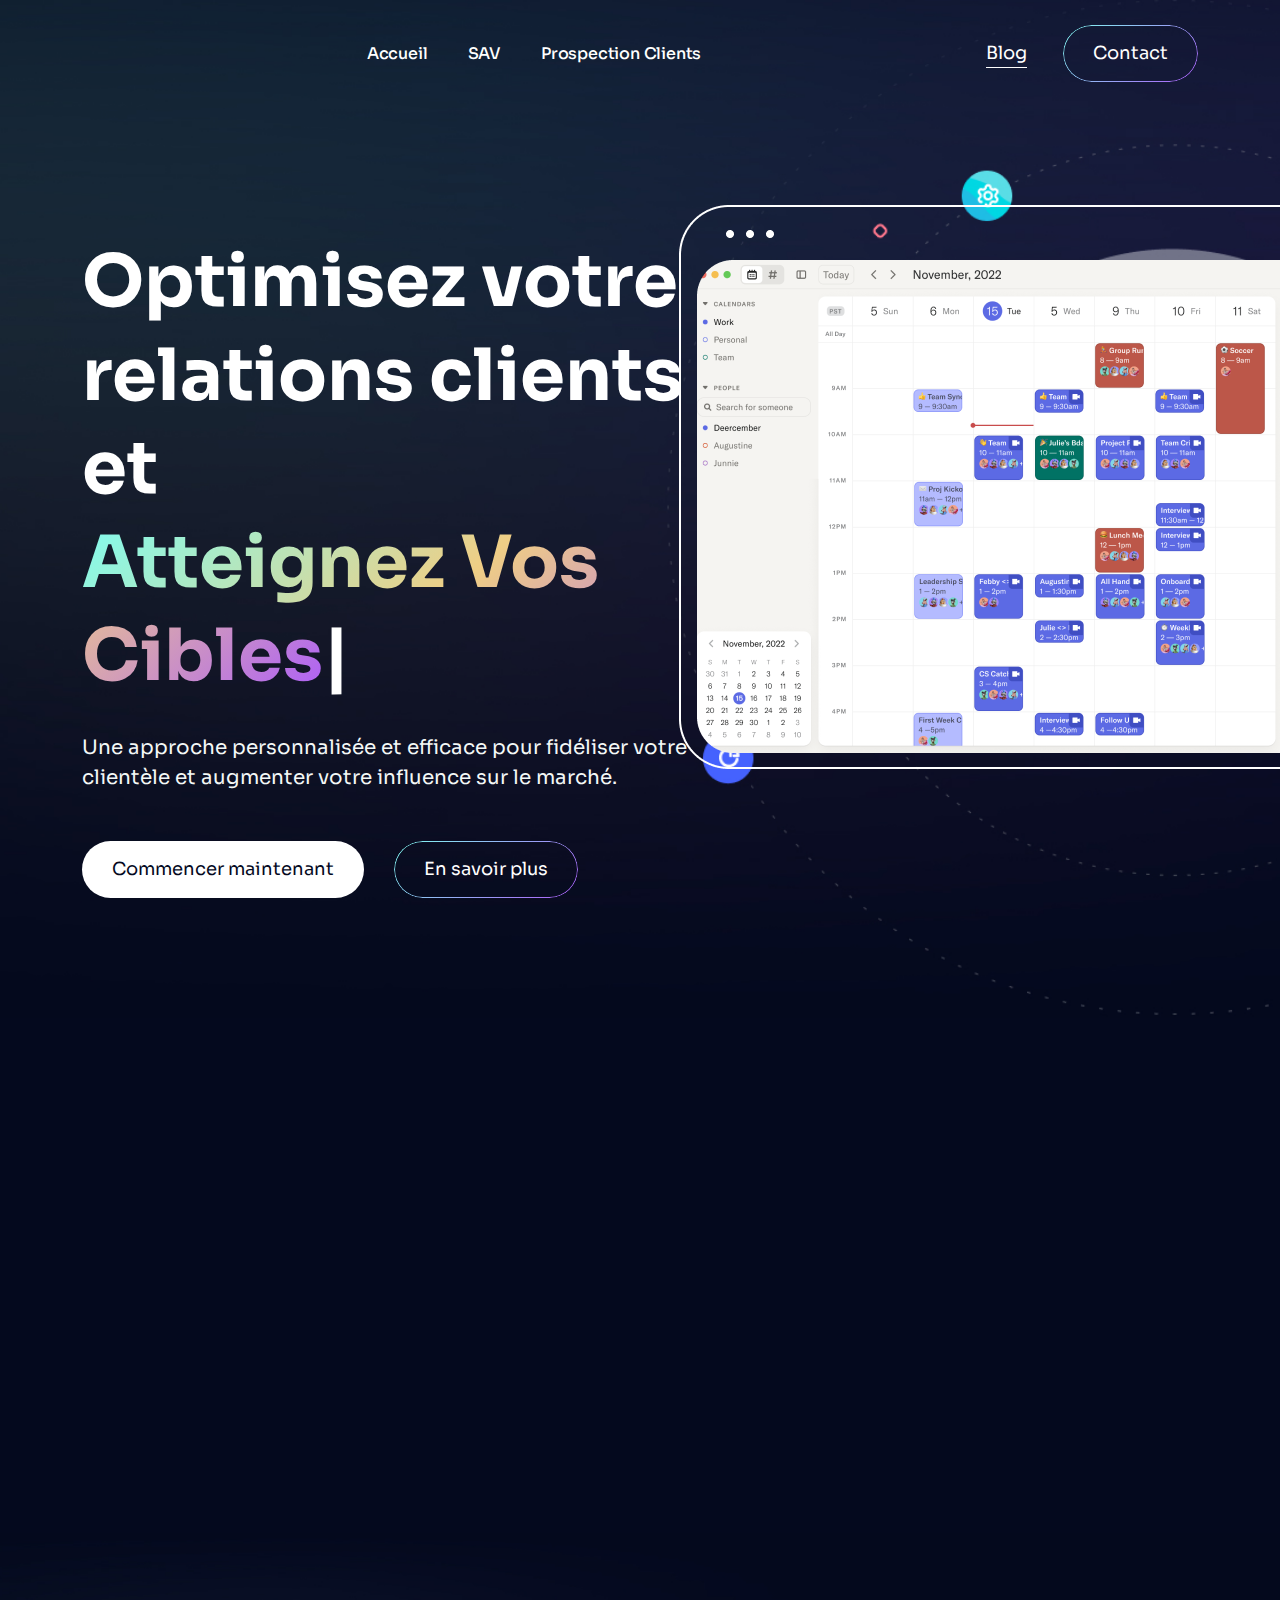
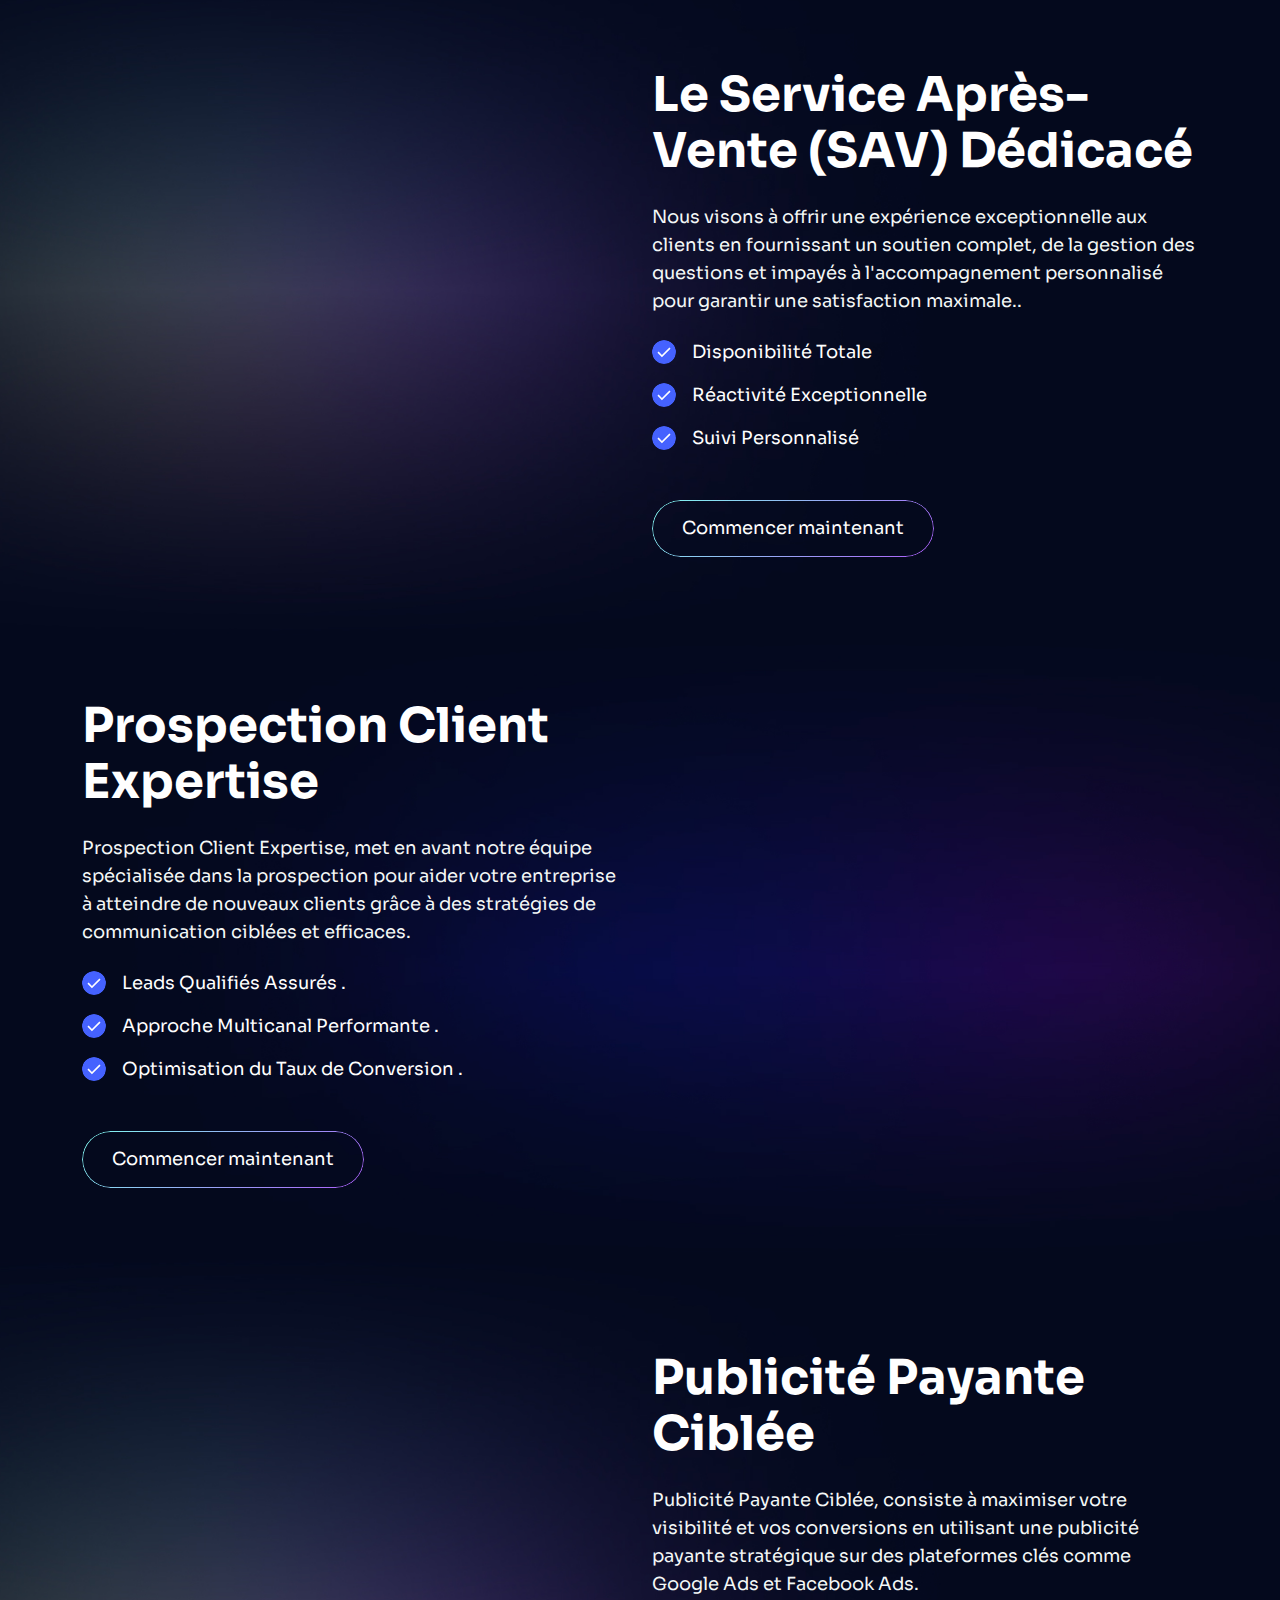
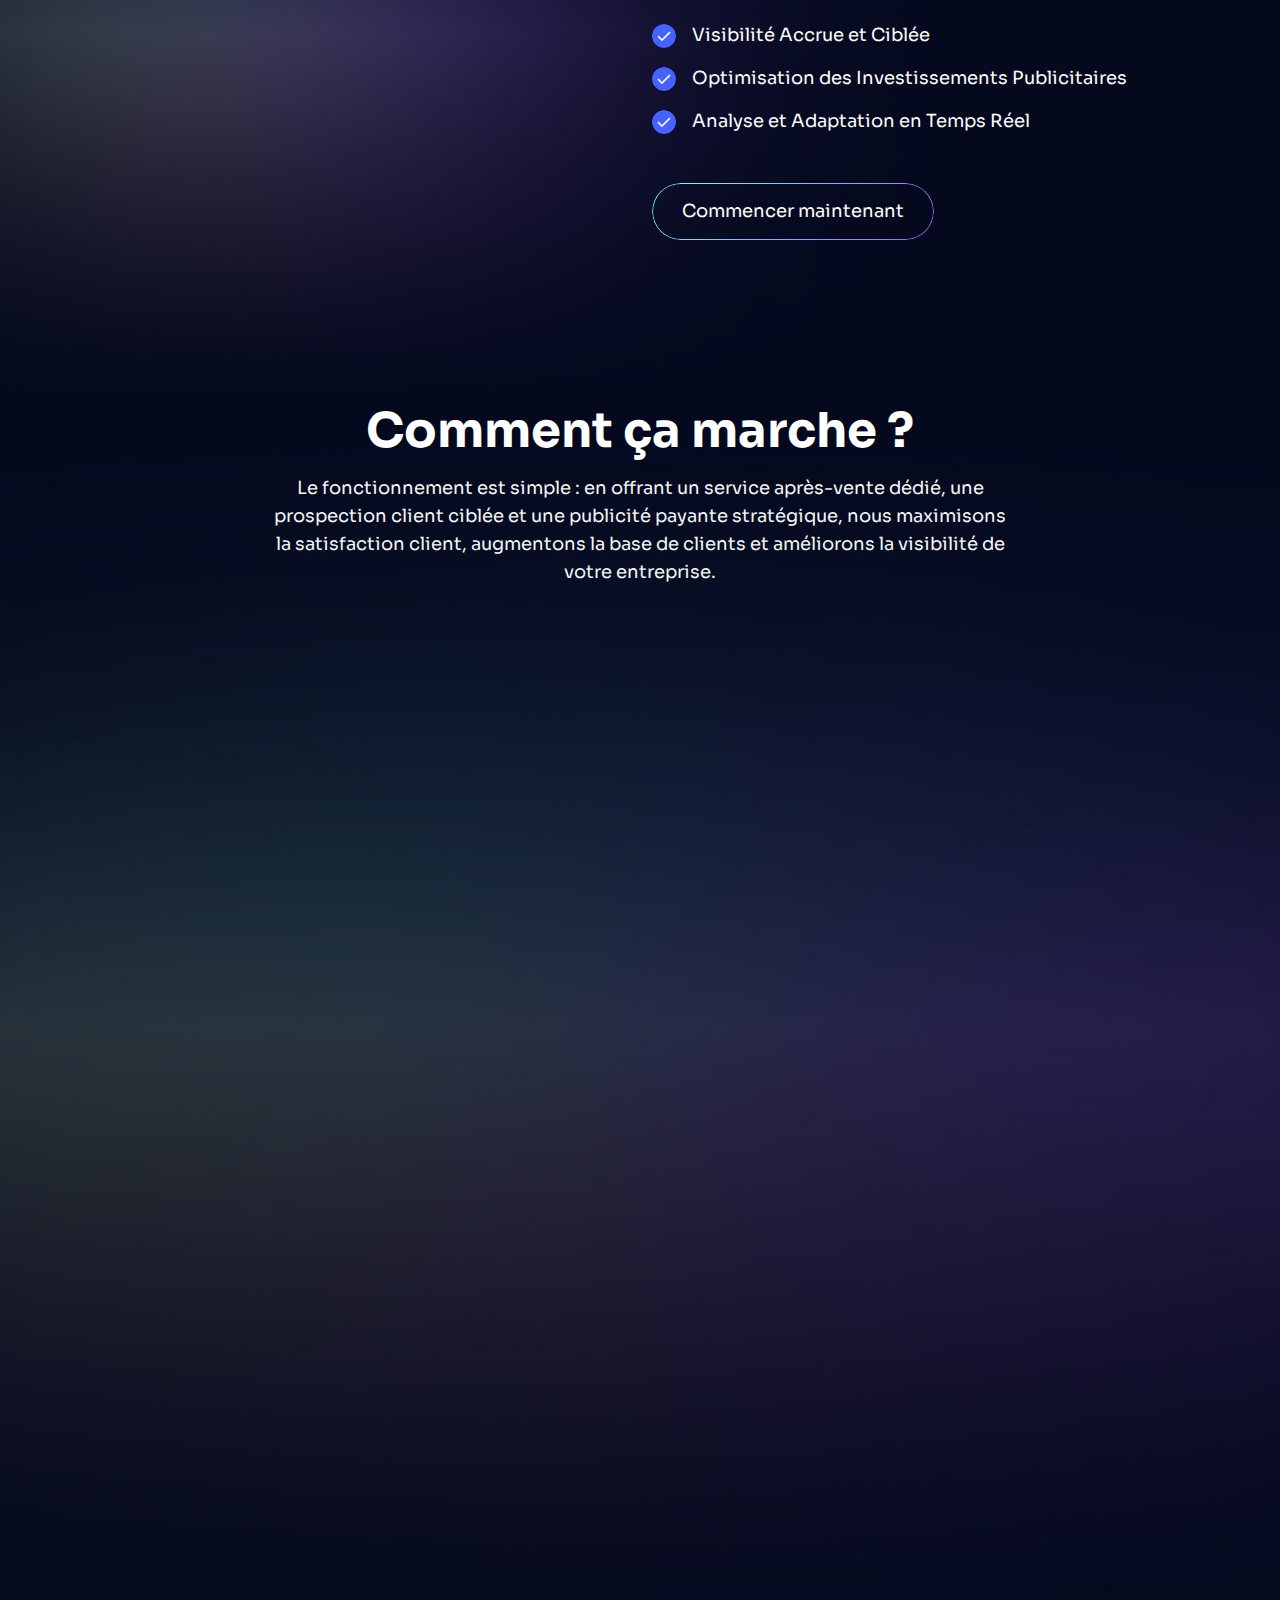
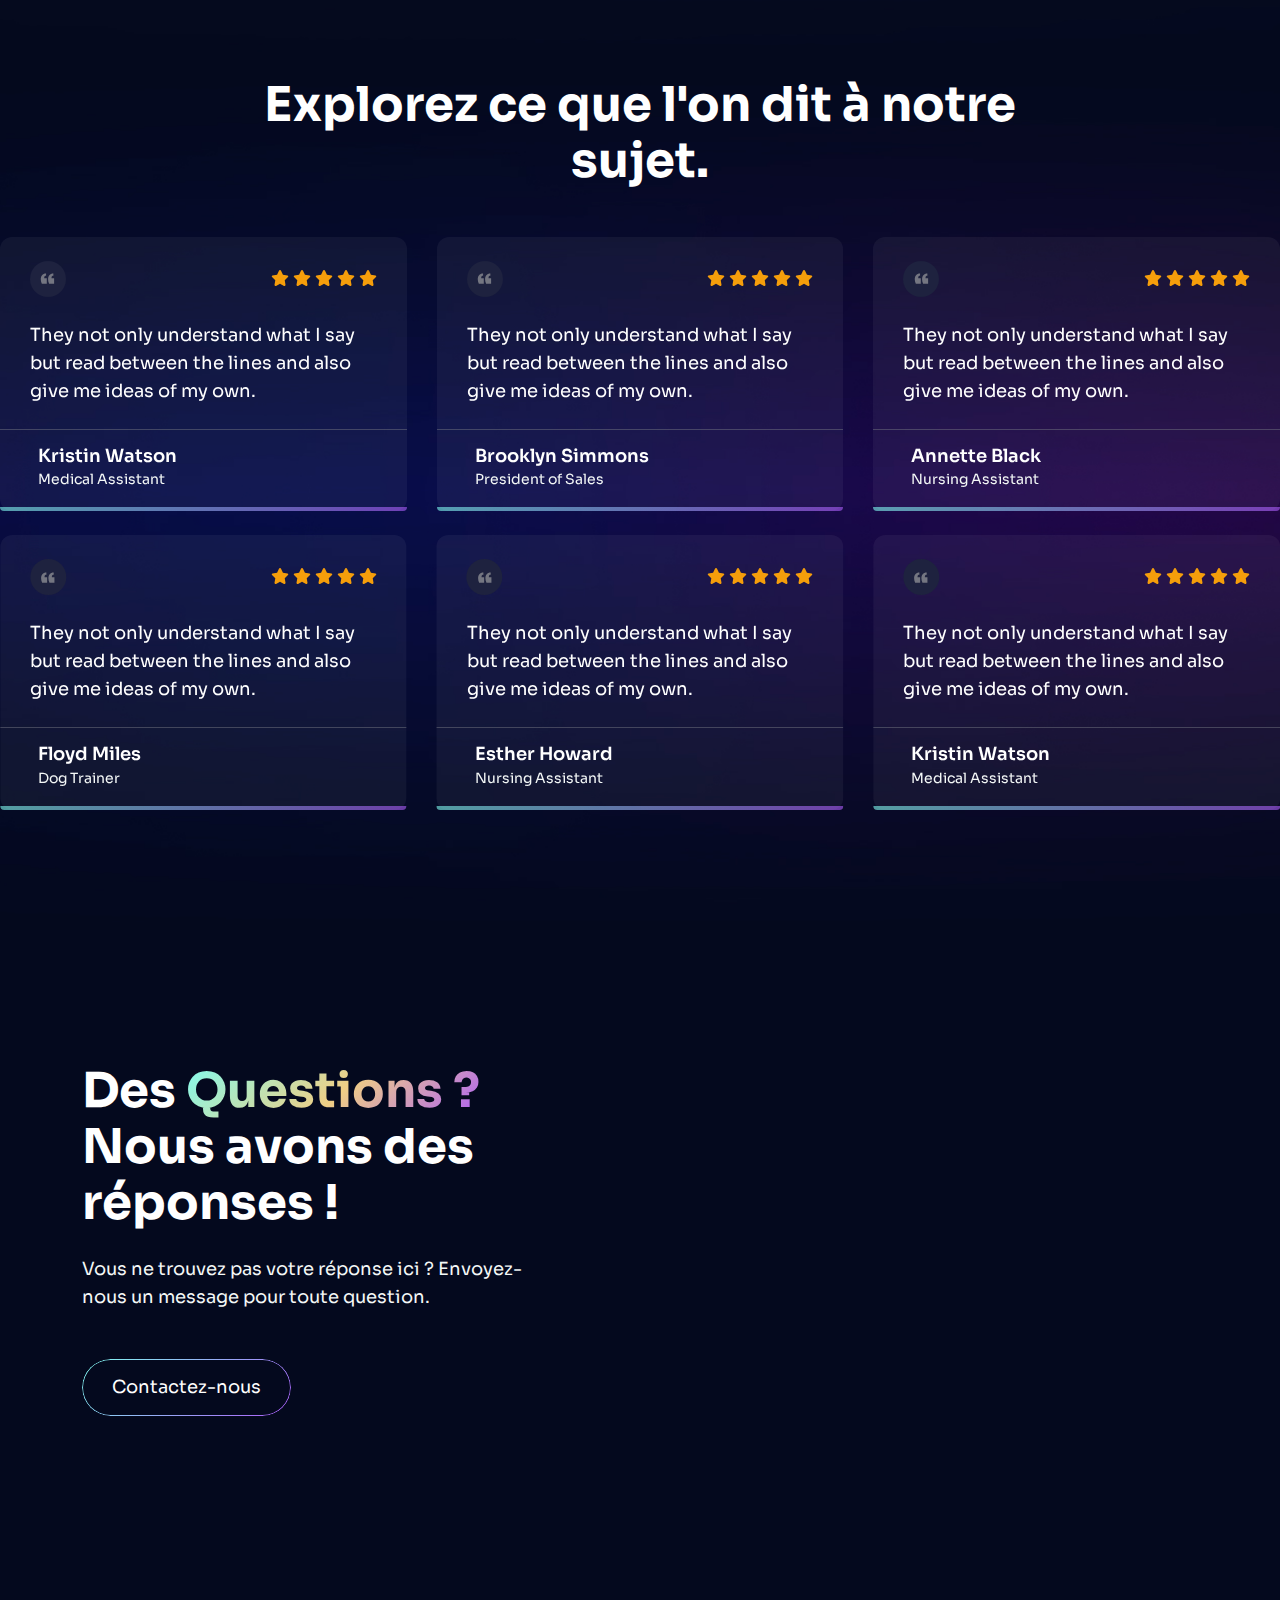
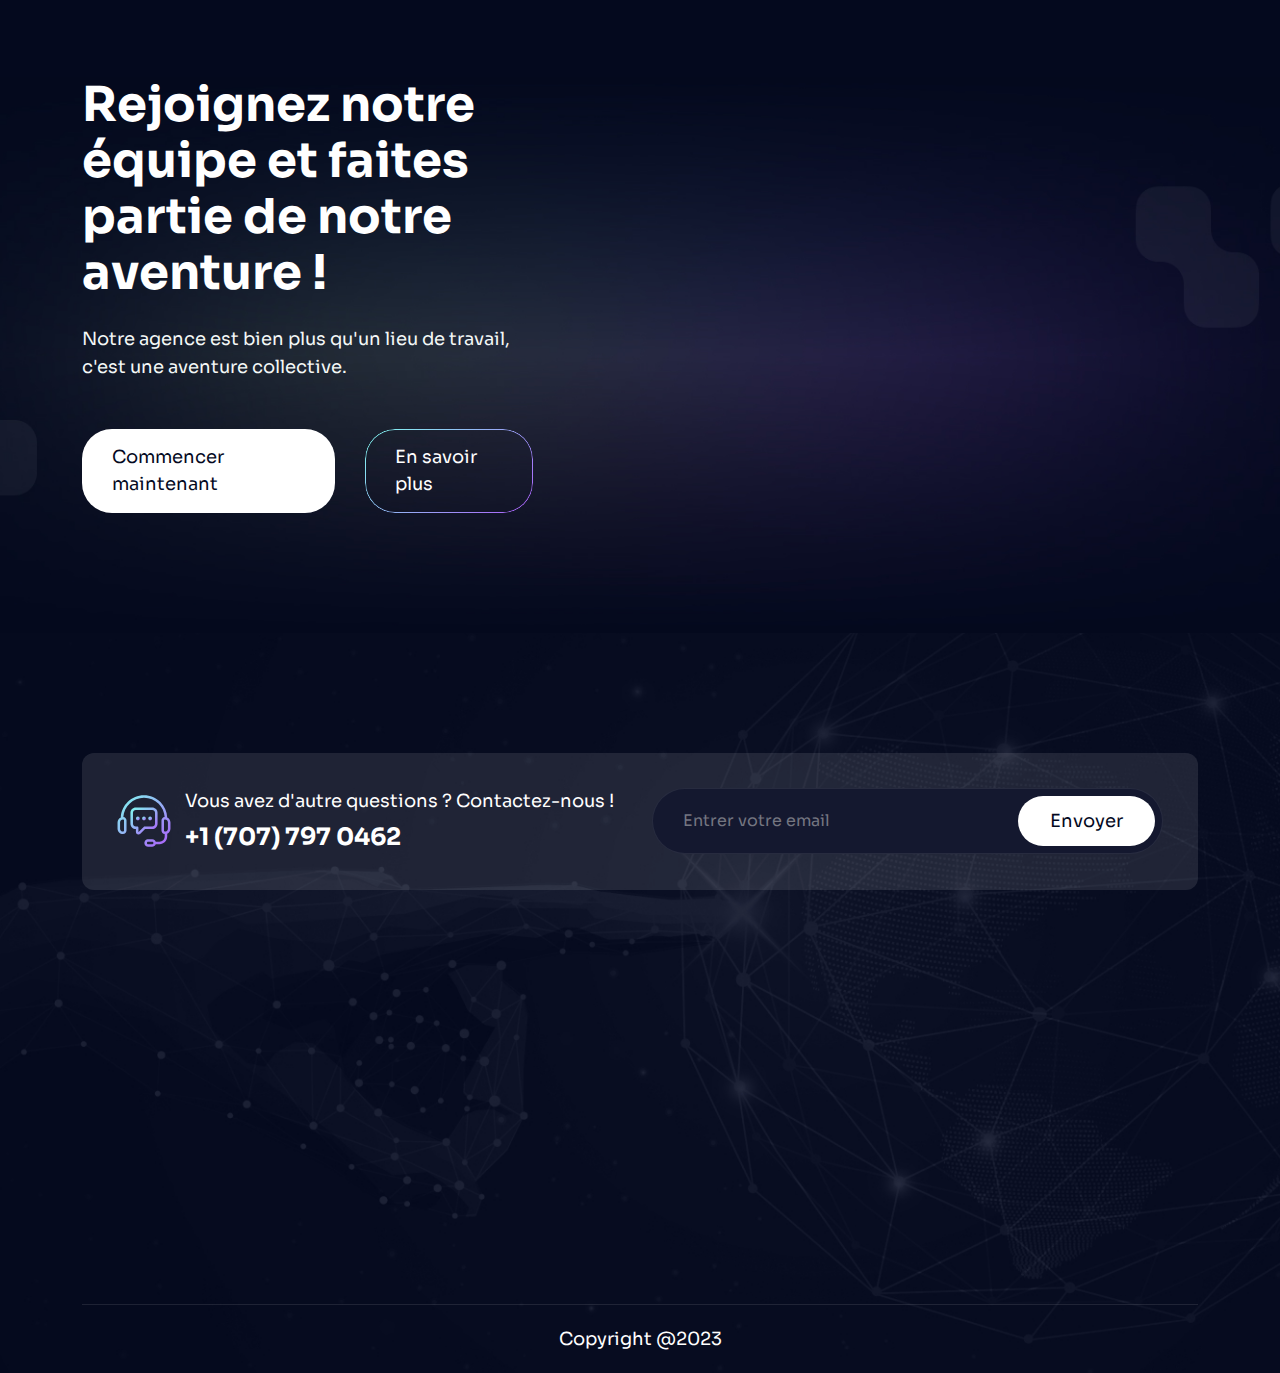
==== commit 35183385: "homepage: update content" ====
--- a/index.html
+++ b/index.html
@@ -3,7 +3,7 @@
   <head>
     <meta charset="utf-8" />
     <meta name="viewport" content="width=device-width, initial-scale=1" />
-    <title>Home - AI Writer & AI Copywriting Landing Page - ThemeForest</title>
+    <title>Accueil - Casano Agency</title>
     <link rel="stylesheet" href="assets/css/aos.css" />
     <link rel="stylesheet" href="assets/css/fontawesome-all.min.css" />
     <link rel="stylesheet" href="assets/css/bootstrap.min.css" />
@@ -28,7 +28,10 @@
                   /></a>
                 </div>
               </li>
-              <li class="nav-item dropdown">
+              <li class="nav-item">
+                <a class="nav-link" href="#">Accueil</a>
+              </li>
+              <!-- <li class="nav-item dropdown">
                 <a
                   class="nav-link dropdown-toggle"
                   href="#"
@@ -36,34 +39,37 @@
                   data-bs-toggle="dropdown"
                   data-bs-auto-close="outside"
                   aria-expanded="false"
-                  >Home</a
+                  >Accueil</a
                 >
                 <div class="dropdown-menu">
                   <div class="d-flex flex-column flex-xl-row">
                     <ul>
                       <li>
                         <a href="index.html" class="dropdown-item"
-                          ><span>Home Main</span></a
+                          ><span>Accueil 1</span></a
                         >
                       </li>
 
                       <li>
                         <a href="index-2.html" class="dropdown-item"
-                          ><span>Home Two</span></a
+                          ><span>Accueil 2</span></a
                         >
                       </li>
                     </ul>
                   </div>
                 </div>
+              </li> -->
+              <!-- <li class="nav-item">
+                <a class="nav-link" href="about.html">A propos</a>
+              </li> -->
+
+              <li class="nav-item">
+                <a class="nav-link" href="services.html">SAV</a>
               </li>
               <li class="nav-item">
-                <a class="nav-link" href="about.html">About Us</a>
+                <a class="nav-link" href="services.html">Prospection Clients</a>
               </li>
-
-              <li class="nav-item">
-                <a class="nav-link" href="services.html">Services</a>
-              </li>
-              <li class="nav-item dropdown">
+              <!-- <li class="nav-item dropdown">
                 <a
                   class="nav-link dropdown-toggle"
                   href="#"
@@ -106,8 +112,13 @@
                     >
                   </li>
                 </ul>
-              </li>
-              <li class="nav-item dropdown">
+              </li> -->
+              <!-- <li>
+                <a href="blog.html" class="dropdown-item"
+                  ><span>Blog</span></a
+                >
+              </li> -->
+              <!-- <li class="nav-item dropdown">
                 <a
                   class="nav-link dropdown-toggle"
                   href="#"
@@ -129,18 +140,18 @@
                     >
                   </li>
                 </ul>
-              </li>
-              <li class="nav-item">
+              </li> -->
+              <!-- <li class="nav-item">
                 <a class="nav-link" href="contact.html">Contact</a>
-              </li>
+              </li> -->
             </ul>
             <div class="d-flex align-items-center gap-4 mt-4">
               <div
                 class="align-items-center aai-signup-in-links d-flex d-lg-none"
               >
-                <a href="signin.html">Login</a>
-                <a href="signup.html" class="aai-gradient-outline-btn"
-                  >Signup
+                <a href="blog.html">Blog</a>
+                <a href="contact.html" class="aai-gradient-outline-btn"
+                  >Contact
                 </a>
               </div>
             </div>
@@ -149,8 +160,10 @@
             <div
               class="align-items-center aai-signup-in-links d-none d-lg-flex"
             >
-              <a href="signin.html">Login</a>
-              <a href="signup.html" class="aai-gradient-outline-btn">Signup </a>
+              <a href="blog.html">Blog</a>
+              <a href="contact.html" class="aai-gradient-outline-btn"
+                >Contact
+              </a>
             </div>
             <button
               class="navbar-toggler d-block d-xl-none"
@@ -184,21 +197,24 @@
             <div class="col-lg-12 col-xl-7">
               <div class="aai-hero-one-content">
                 <h1 class="aai-hero-one-title">
-                  High-Quality Way to Write your <br />
+                  Optimisez votre relations clients et <br />
                   <span
                     class="gradient-text typing-animation"
-                    data-strings='["Technical Writing","Blog Writing","AI Content"]'
-                    >Technical Writing</span
+                    data-strings='["Atteignez vos cibles","Étendez vos clients potentiels","Boostez votre visibilité"]'
+                    >Atteignez Vos Cibles</span
                   >
                 </h1>
                 <p class="aai-hero-one-desc">
-                  AI Copywriting is revolutionizing the way content is created.
-                  AI can create content for blogs, articles, websites, social
-                  media and more.
+                  Une approche personnalisée et efficace pour fidéliser votre
+                  clientèle et augmenter votre influence sur le marché.
                 </p>
                 <div class="mt-5 d-flex flex-column flex-md-row aai-btns-group">
-                  <a href="prices.html" class="aai-btn btn-pill-solid">Get Started</a>
-                  <a href="about.html" class="aai-gradient-outline-btn">Learn More</a>
+                  <a href="prices.html" class="aai-btn btn-pill-solid"
+                    >Commencer maintenant</a
+                  >
+                  <a href="about.html" class="aai-gradient-outline-btn"
+                    >En savoir plus</a
+                  >
                 </div>
               </div>
             </div>
@@ -228,14 +244,15 @@
               <div class="col-lg-4">
                 <div class="writing-step">
                   <img
-                    src="assets/img/icons/Add-User.svg"
+                    src="assets/img/icons/Home.svg"
                     class="writing-step-icon"
                     alt=""
                   />
-                  <h3 class="writing-step-title">Select writing template</h3>
+                  <h3 class="writing-step-title">Service Après-Vente (SAV)</h3>
                   <p class="writing-step-desc">
-                    Simply choose a template from available list to write
-                    content.
+                    Offrez une expérience exceptionnelle à vos clients grâce à
+                    notre équipe dédiée de professionnels du Service
+                    Après-Vente.
                   </p>
                   <div class="writing-step-arrow d-none d-lg-grid">
                     <svg
@@ -258,13 +275,17 @@
               <div class="col-lg-4">
                 <div class="writing-step">
                   <img
-                    src="assets/img/icons/Home.svg"
+                    src="assets/img/icons/Add-User.svg"
                     class="writing-step-icon"
                     alt=""
                   />
-                  <h3 class="writing-step-title">Describe your topic</h3>
+                  <h3 class="writing-step-title">
+                    Prospection Client Expertise
+                  </h3>
                   <p class="writing-step-desc">
-                    Provide our AI content writer with few sentences.
+                    Avec notre équipe experte en prospection, nous mettons en
+                    place des stratégies efficaces pour générer des leads
+                    qualifiés.
                   </p>
                   <div class="writing-step-arrow d-none d-lg-grid">
                     <svg
@@ -291,9 +312,12 @@
                     class="writing-step-icon"
                     alt=""
                   />
-                  <h3 class="writing-step-title">Generate quality content</h3>
+                  <h3 class="writing-step-title">Publicité Payante Ciblée</h3>
                   <p class="writing-step-desc">
-                    Our powerful AI tools will generate content in few second
+                    Notre équipe spécialisée en publicité payante, avec une
+                    maîtrise des plateformes telles que Google Ads et Facebook
+                    Ads, assure une exposition stratégique pour votre
+                    entreprise.
                   </p>
                 </div>
               </div>
@@ -329,12 +353,13 @@
               <div class="col-xl-6 col-lg order-1 order-lg-2">
                 <div>
                   <h2 class="section-title mb-4">
-                    Create Content in Single Click with AI Power
+                    Le Service Après-Vente (SAV) Dédicacé
                   </h2>
                   <p class="section-desc">
-                    Give our AI a few descriptions and we'll automatically
-                    create blog articles, product descriptions and more for you
-                    within just few second.
+                    Nous visons à offrir une expérience exceptionnelle aux
+                    clients en fournissant un soutien complet, de la gestion des
+                    questions et impayés à l'accompagnement personnalisé pour
+                    garantir une satisfaction maximale..
                   </p>
                   <ul class="aai-list-items mt-4">
                     <li class="aai-list-item d-flex align-items-center">
@@ -362,8 +387,7 @@
                         </defs>
                       </svg>
                       <span class="aai-list-item-text"
-                        >Let's Communicate with your customers with
-                        emotions</span
+                        >Disponibilité Totale</span
                       >
                     </li>
                     <li class="aai-list-item d-flex align-items-center">
@@ -391,8 +415,7 @@
                         </defs>
                       </svg>
                       <span class="aai-list-item-text"
-                        >Start creating powerful content, for your next
-                        ads</span
+                        >Réactivité Exceptionnelle</span
                       >
                     </li>
                     <li class="aai-list-item d-flex align-items-center">
@@ -414,18 +437,17 @@
                         </g>
                         <defs>
                           <clipPath id="clip0_82_4624">
-                            S
                             <rect width="24" height="24" rx="12" fill="white" />
                           </clipPath>
                         </defs>
                       </svg>
-                      <span class="aai-list-item-text"
-                        >Settling In Country</span
-                      >
+                      <span class="aai-list-item-text">Suivi Personnalisé</span>
                     </li>
                   </ul>
                   <div class="mt-5">
-                    <a href="services.html" class="aai-gradient-outline-btn">Get Started</a>
+                    <a href="services.html" class="aai-gradient-outline-btn"
+                      >Commencer maintenant</a
+                    >
                   </div>
                 </div>
               </div>
@@ -444,13 +466,13 @@
               <div class="col-xl-6 col-lg">
                 <div>
                   <h2 class="section-title mb-4">
-                    Write Blog Posts, Stories, & Even Books
+                    Prospection Client Expertise
                   </h2>
                   <p class="section-desc">
-                    Just let me know the topic or genre you have in mind, and
-                    I'll assist you in creating engaging content. Feel free to
-                    provide any specific instructions or ideas you'd like me to
-                    incorporate.
+                    Prospection Client Expertise, met en avant notre équipe
+                    spécialisée dans la prospection pour aider votre entreprise
+                    à atteindre de nouveaux clients grâce à des stratégies de
+                    communication ciblées et efficaces.
                   </p>
                   <ul class="aai-list-items mt-4">
                     <li class="aai-list-item d-flex align-items-center">
@@ -478,8 +500,7 @@
                         </defs>
                       </svg>
                       <span class="aai-list-item-text"
-                        >The AI-generated text is always fresh and
-                        relevant.</span
+                        >Leads Qualifiés Assurés .</span
                       >
                     </li>
                     <li class="aai-list-item d-flex align-items-center">
@@ -507,8 +528,7 @@
                         </defs>
                       </svg>
                       <span class="aai-list-item-text"
-                        >The AI-generated text is guaranteed to be unique and
-                        original.</span
+                        >Approche Multicanal Performante .</span
                       >
                     </li>
                     <li class="aai-list-item d-flex align-items-center">
@@ -536,13 +556,14 @@
                         </defs>
                       </svg>
                       <span class="aai-list-item-text"
-                        >The AI-generated text is SEO-friendly and
-                        authoritative.</span
+                        >Optimisation du Taux de Conversion .</span
                       >
                     </li>
                   </ul>
                   <div class="mt-5">
-                    <a href="services.html" class="aai-gradient-outline-btn">Get Started</a>
+                    <a href="services.html" class="aai-gradient-outline-btn"
+                      >Commencer maintenant</a
+                    >
                   </div>
                 </div>
               </div>
@@ -581,13 +602,12 @@
               </div>
               <div class="col-xl-6 col-lg order-1 order-lg-2">
                 <div>
-                  <h2 class="section-title mb-4">
-                    Instruct to our AI and generate copy
-                  </h2>
+                  <h2 class="section-title mb-4">Publicité Payante Ciblée</h2>
                   <p class="section-desc">
-                    Give our AI a few descriptions and we'll automatically
-                    create blog articles, product descriptions and more for you
-                    within just few second.
+                    Publicité Payante Ciblée, consiste à maximiser votre
+                    visibilité et vos conversions en utilisant une publicité
+                    payante stratégique sur des plateformes clés comme Google
+                    Ads et Facebook Ads.
                   </p>
                   <ul class="aai-list-items mt-4">
                     <li class="aai-list-item d-flex align-items-center">
@@ -615,7 +635,7 @@
                         </defs>
                       </svg>
                       <span class="aai-list-item-text"
-                        >Entering & Leaving From Country</span
+                        >Visibilité Accrue et Ciblée</span
                       >
                     </li>
                     <li class="aai-list-item d-flex align-items-center">
@@ -643,7 +663,7 @@
                         </defs>
                       </svg>
                       <span class="aai-list-item-text"
-                        >Country Citizenship</span
+                        >Optimisation des Investissements Publicitaires</span
                       >
                     </li>
                     <li class="aai-list-item d-flex align-items-center">
@@ -671,12 +691,14 @@
                         </defs>
                       </svg>
                       <span class="aai-list-item-text"
-                        >Settling In Country</span
+                        >Analyse et Adaptation en Temps Réel</span
                       >
                     </li>
                   </ul>
                   <div class="mt-5">
-                    <a href="services.html" class="aai-gradient-outline-btn">Get Started</a>
+                    <a href="services.html" class="aai-gradient-outline-btn"
+                      >Commencer maintenant</a
+                    >
                   </div>
                 </div>
               </div>
@@ -698,10 +720,13 @@
           <div class="row justify-content-center">
             <div class="col-xl-8">
               <div class="aai-section-title mb-3 text-center mb-5">
-                <h2 class="section-title">AI Generate content in seconds</h2>
+                <h2 class="section-title">Comment ça marche ?</h2>
                 <p class="section-desc">
-                  QumAI has a variety of features that make it the best place to
-                  start trading
+                  Le fonctionnement est simple : en offrant un service
+                  après-vente dédié, une prospection client ciblée et une
+                  publicité payante stratégique, nous maximisons la satisfaction
+                  client, augmentons la base de clients et améliorons la
+                  visibilité de votre entreprise.
                 </p>
               </div>
             </div>
@@ -723,9 +748,12 @@
                       alt=""
                     />
                   </div>
-                  <h3 class="aai-feature-title">Plagiarism checker</h3>
+                  <h3 class="aai-feature-title">
+                    Formation approfondie du personnel
+                  </h3>
                   <p class="aai-feature-desc">
-                    Convert data noise intelligent for a quis lorem.
+                    Assurez une formation complète du personnel sur les
+                    produits/services.
                   </p>
                   <a href="services-details.html" class="aai-feature-link">
                     <svg
@@ -770,9 +798,10 @@
                       alt=""
                     />
                   </div>
-                  <h3 class="aai-feature-title">Search Engine Optimization</h3>
+                  <h3 class="aai-feature-title">Technologies avancées</h3>
                   <p class="aai-feature-desc">
-                    Convert data noise intelligent for a quis lorem.
+                    Utilisez des outils modernes pour une gestion efficiente des
+                    demandes clients.
                   </p>
                   <a href="services-details.html" class="aai-feature-link">
                     <svg
@@ -817,9 +846,10 @@
                       alt=""
                     />
                   </div>
-                  <h3 class="aai-feature-title">Content Generator</h3>
+                  <h3 class="aai-feature-title">Communication proactive</h3>
                   <p class="aai-feature-desc">
-                    Convert data noise intelligent for a quis lorem.
+                    Établissez une communication proactive pour anticiper les
+                    besoins des clients.
                   </p>
                   <a href="services-details.html" class="aai-feature-link">
                     <svg
@@ -864,9 +894,10 @@
                       alt=""
                     />
                   </div>
-                  <h3 class="aai-feature-title">Digital name generator</h3>
+                  <h3 class="aai-feature-title">Analyse des retours clients</h3>
                   <p class="aai-feature-desc">
-                    Convert data noise intelligent for a quis lorem.
+                    Collectez et analysez les retours clients pour améliorer les
+                    services.
                   </p>
                   <a href="services-details.html" class="aai-feature-link">
                     <svg
@@ -911,9 +942,10 @@
                       alt=""
                     />
                   </div>
-                  <h3 class="aai-feature-title">Ad Targeting tips</h3>
+                  <h3 class="aai-feature-title">Personnalisation du service</h3>
                   <p class="aai-feature-desc">
-                    Generates suggestions for ad on targeting on ad.
+                    Personnalisez l'approche pour chaque client en tenant compte
+                    de ses préférences.
                   </p>
                   <a href="services-details.html" class="aai-feature-link">
                     <svg
@@ -958,9 +990,10 @@
                       alt=""
                     />
                   </div>
-                  <h3 class="aai-feature-title">Content Rewriter</h3>
+                  <h3 class="aai-feature-title">Évaluation continue</h3>
                   <p class="aai-feature-desc">
-                    Rewrites your text and say things different way.
+                    Évaluez régulièrement les performances de l'équipe et
+                    ajustez les actions en conséquence.
                   </p>
                   <a href="services-details.html" class="aai-feature-link">
                     <svg
@@ -991,14 +1024,16 @@
             </div>
           </div>
           <div class="text-center mt-5" data-aos="fade-up" data-aos-delay="110">
-            <a href="services-details.html" class="aai-btn btn-pill-solid"> See More</a>
+            <a href="services-details.html" class="aai-btn btn-pill-solid">
+              En savoir plus</a
+            >
           </div>
         </div>
       </section>
       <!-- Aai Feature  End-->
 
       <!-- Awards Start -->
-      <section
+      <!-- <section
         class="aai-awards py-120"
         style="
           background: url('assets/img/bg/awards-bg.jpeg') no-repeat center
@@ -1097,7 +1132,9 @@
                   </li>
                 </ul>
                 <div class="mt-5">
-                  <a href="services.html" class="aai-gradient-outline-btn">Learn More</a>
+                  <a href="services.html" class="aai-gradient-outline-btn"
+                    >Learn More</a
+                  >
                 </div>
               </div>
             </div>
@@ -1158,7 +1195,7 @@
             </div>
           </div>
         </div>
-      </section>
+      </section> -->
       <!-- Awards End -->
 
       <!-- Testimonials Start-->
@@ -1172,7 +1209,9 @@
         <div class="row justify-content-center">
           <div class="col-xl-8">
             <div class="aai-section-title mb-3 text-center mb-5">
-              <h2 class="section-title">Meet our Happy Clients</h2>
+              <h2 class="section-title">
+                Explorez ce que l'on dit à notre sujet.
+              </h2>
             </div>
           </div>
         </div>
@@ -2275,454 +2314,6 @@
       </section>
       <!-- Testimonials End -->
 
-      <!-- Pricing Table Start -->
-      <section class="aai-price-tables pb-120">
-        <div class="container">
-          <div
-            class="row align-items-center mb-5"
-            data-aos="fade-right"
-            data-aos-delay="100"
-          >
-            <div class="col-xl-5">
-              <div>
-                <h2 class="section-title">
-                  The Right Plan for Transparent Pricing
-                </h2>
-              </div>
-            </div>
-            <div class="col-xl-7">
-              <div>
-                <p class="section-desc">
-                  We have several powerful plans to showcase your business and
-                  get discovered as a creative entrepreneurs. Everything your
-                  need.
-                </p>
-              </div>
-            </div>
-          </div>
-          <!-- Single Price Table -->
-          <div
-            class="aai-price-table mb-4"
-            data-aos="fade-up"
-            data-aos-delay="100"
-          >
-            <div class="row g-4 align-items-center justify-content-between">
-              <div class="col-xl-4 col-lg-6">
-                <div class="aai-price-pack">
-                  <h3 class="aai-price-pack-name">Starter</h3>
-                  <p class="aai-price-pack-desc">
-                    For most businesses that want to optimize web queries
-                  </p>
-                </div>
-              </div>
-              <div class="col-xl-3 col-lg-6">
-                <ul class="aai-price-lists list-unstyled">
-                  <li class="aai-price-list-item d-flex align-items-center">
-                    <svg
-                      width="26"
-                      height="26"
-                      viewBox="0 0 26 26"
-                      fill="none"
-                      xmlns="http://www.w3.org/2000/svg"
-                    >
-                      <path
-                        d="M16.0642 9.93589L9.93591 16.0641M16.0642 16.0641L9.93591 9.93585"
-                        stroke="white"
-                        stroke-width="2"
-                        stroke-linecap="round"
-                        stroke-linejoin="round"
-                      />
-                      <g opacity="0.5">
-                        <path
-                          fill-rule="evenodd"
-                          clip-rule="evenodd"
-                          d="M13 2.16666C7.01687 2.16666 2.16663 7.01691 2.16663 13C2.16663 18.9831 7.01687 23.8333 13 23.8333C18.983 23.8333 23.8333 18.9831 23.8333 13C23.8333 7.01691 18.983 2.16666 13 2.16666ZM13 4.33333C17.7864 4.33333 21.6666 8.21353 21.6666 13C21.6666 17.7865 17.7864 21.6667 13 21.6667C8.21349 21.6667 4.33329 17.7865 4.33329 13C4.33329 8.21353 8.21349 4.33333 13 4.33333Z"
-                          fill="#DADADA"
-                        />
-                      </g>
-                    </svg>
-                    <span class="aai-price-list-item-text"
-                      >All Limited Links</span
-                    >
-                  </li>
-                  <li class="aai-price-list-item d-flex align-items-center">
-                    <svg
-                      width="26"
-                      height="26"
-                      viewBox="0 0 26 26"
-                      fill="none"
-                      xmlns="http://www.w3.org/2000/svg"
-                    >
-                      <path
-                        fill-rule="evenodd"
-                        clip-rule="evenodd"
-                        d="M15.4839 10.0673C15.907 9.64423 16.5929 9.64423 17.016 10.0673C17.4065 10.4578 17.4366 11.0723 17.1061 11.4973L17.016 11.5994L12.6827 15.9327C12.2921 16.3232 11.6776 16.3533 11.2527 16.0228L11.1506 15.9327L8.98393 13.766C8.56086 13.343 8.56086 12.657 8.98393 12.234C9.37445 11.8434 9.98895 11.8134 10.4139 12.1438L10.516 12.234L11.9166 13.6338L15.4839 10.0673Z"
-                        fill="#DADADA"
-                      />
-                      <g opacity="0.5">
-                        <path
-                          fill-rule="evenodd"
-                          clip-rule="evenodd"
-                          d="M13 2.16666C7.01687 2.16666 2.16663 7.01691 2.16663 13C2.16663 18.9831 7.01687 23.8333 13 23.8333C18.983 23.8333 23.8333 18.9831 23.8333 13C23.8333 7.01691 18.983 2.16666 13 2.16666ZM13 4.33333C17.7864 4.33333 21.6666 8.21353 21.6666 13C21.6666 17.7865 17.7864 21.6667 13 21.6667C8.21349 21.6667 4.33329 17.7865 4.33329 13C4.33329 8.21353 8.21349 4.33333 13 4.33333Z"
-                          fill="#DADADA"
-                        />
-                      </g>
-                    </svg>
-
-                    <span class="aai-price-list-item-text"
-                      >Own Analytics Platform</span
-                    >
-                  </li>
-                  <li class="aai-price-list-item d-flex align-items-center">
-                    <svg
-                      width="26"
-                      height="26"
-                      viewBox="0 0 26 26"
-                      fill="none"
-                      xmlns="http://www.w3.org/2000/svg"
-                    >
-                      <path
-                        fill-rule="evenodd"
-                        clip-rule="evenodd"
-                        d="M15.4839 10.0673C15.907 9.64423 16.5929 9.64423 17.016 10.0673C17.4065 10.4578 17.4366 11.0723 17.1061 11.4973L17.016 11.5994L12.6827 15.9327C12.2921 16.3232 11.6776 16.3533 11.2527 16.0228L11.1506 15.9327L8.98393 13.766C8.56086 13.343 8.56086 12.657 8.98393 12.234C9.37445 11.8434 9.98895 11.8134 10.4139 12.1438L10.516 12.234L11.9166 13.6338L15.4839 10.0673Z"
-                        fill="#DADADA"
-                      />
-                      <g opacity="0.5">
-                        <path
-                          fill-rule="evenodd"
-                          clip-rule="evenodd"
-                          d="M13 2.16667C7.01687 2.16667 2.16663 7.01692 2.16663 13C2.16663 18.9831 7.01687 23.8333 13 23.8333C18.983 23.8333 23.8333 18.9831 23.8333 13C23.8333 7.01692 18.983 2.16667 13 2.16667ZM13 4.33333C17.7864 4.33333 21.6666 8.21353 21.6666 13C21.6666 17.7865 17.7864 21.6667 13 21.6667C8.21349 21.6667 4.33329 17.7865 4.33329 13C4.33329 8.21353 8.21349 4.33333 13 4.33333Z"
-                          fill="#DADADA"
-                        />
-                      </g>
-                    </svg>
-
-                    <span class="aai-price-list-item-text">Chat Support</span>
-                  </li>
-                  <li class="aai-price-list-item d-flex align-items-center">
-                    <svg
-                      width="26"
-                      height="26"
-                      viewBox="0 0 26 26"
-                      fill="none"
-                      xmlns="http://www.w3.org/2000/svg"
-                    >
-                      <path
-                        d="M16.0642 9.93589L9.93591 16.0641M16.0642 16.0641L9.93591 9.93585"
-                        stroke="white"
-                        stroke-width="2"
-                        stroke-linecap="round"
-                        stroke-linejoin="round"
-                      />
-                      <g opacity="0.5">
-                        <path
-                          fill-rule="evenodd"
-                          clip-rule="evenodd"
-                          d="M13 2.16666C7.01687 2.16666 2.16663 7.01691 2.16663 13C2.16663 18.9831 7.01687 23.8333 13 23.8333C18.983 23.8333 23.8333 18.9831 23.8333 13C23.8333 7.01691 18.983 2.16666 13 2.16666ZM13 4.33333C17.7864 4.33333 21.6666 8.21353 21.6666 13C21.6666 17.7865 17.7864 21.6667 13 21.6667C8.21349 21.6667 4.33329 17.7865 4.33329 13C4.33329 8.21353 8.21349 4.33333 13 4.33333Z"
-                          fill="#DADADA"
-                        />
-                      </g>
-                    </svg>
-                    <span class="aai-price-list-item-text"
-                      >Unlimited Users</span
-                    >
-                  </li>
-                </ul>
-              </div>
-              <div class="col-xl-3 col-lg-6">
-                <div class="aai-price-value">
-                  <h2 class="aai-price">Free</h2>
-                </div>
-              </div>
-              <div class="col-xl-2 col-lg-6">
-                <div>
-                  <a href="prices.html" class="aai-gradient-outline-btn">Get Started </a>
-                </div>
-              </div>
-            </div>
-          </div>
-          <!-- Single Price Table -->
-          <div
-            class="aai-price-table has-bg mb-4"
-            data-aos="fade-up"
-            data-aos-delay="200"
-          >
-            <div class="row g-4 align-items-center justify-content-between">
-              <div class="col-xl-4 col-lg-6">
-                <div class="aai-price-pack">
-                  <h3 class="aai-price-pack-name">Popular</h3>
-                  <p class="aai-price-pack-desc">
-                    Invite & collaborate with other managers.
-                  </p>
-                </div>
-              </div>
-              <div class="col-xl-3 col-lg-6">
-                <ul class="aai-price-lists list-unstyled">
-                  <li class="aai-price-list-item d-flex align-items-center">
-                    <svg
-                      width="26"
-                      height="26"
-                      viewBox="0 0 26 26"
-                      fill="none"
-                      xmlns="http://www.w3.org/2000/svg"
-                    >
-                      <path
-                        fill-rule="evenodd"
-                        clip-rule="evenodd"
-                        d="M15.4839 10.0673C15.907 9.64423 16.5929 9.64423 17.016 10.0673C17.4065 10.4578 17.4366 11.0723 17.1061 11.4973L17.016 11.5994L12.6827 15.9327C12.2921 16.3232 11.6776 16.3533 11.2527 16.0228L11.1506 15.9327L8.98393 13.766C8.56086 13.343 8.56086 12.657 8.98393 12.234C9.37445 11.8434 9.98895 11.8134 10.4139 12.1438L10.516 12.234L11.9166 13.6338L15.4839 10.0673Z"
-                        fill="#DADADA"
-                      />
-                      <g opacity="0.5">
-                        <path
-                          fill-rule="evenodd"
-                          clip-rule="evenodd"
-                          d="M13 2.16667C7.01687 2.16667 2.16663 7.01692 2.16663 13C2.16663 18.9831 7.01687 23.8333 13 23.8333C18.983 23.8333 23.8333 18.9831 23.8333 13C23.8333 7.01692 18.983 2.16667 13 2.16667ZM13 4.33334C17.7864 4.33334 21.6666 8.21354 21.6666 13C21.6666 17.7865 17.7864 21.6667 13 21.6667C8.21349 21.6667 4.33329 17.7865 4.33329 13C4.33329 8.21354 8.21349 4.33334 13 4.33334Z"
-                          fill="#DADADA"
-                        />
-                      </g>
-                    </svg>
-
-                    <span class="aai-price-list-item-text"
-                      >All Limited Links</span
-                    >
-                  </li>
-                  <li class="aai-price-list-item d-flex align-items-center">
-                    <svg
-                      width="26"
-                      height="26"
-                      viewBox="0 0 26 26"
-                      fill="none"
-                      xmlns="http://www.w3.org/2000/svg"
-                    >
-                      <path
-                        fill-rule="evenodd"
-                        clip-rule="evenodd"
-                        d="M15.4839 10.0673C15.907 9.64423 16.5929 9.64423 17.016 10.0673C17.4065 10.4578 17.4366 11.0723 17.1061 11.4973L17.016 11.5994L12.6827 15.9327C12.2921 16.3232 11.6776 16.3533 11.2527 16.0228L11.1506 15.9327L8.98393 13.766C8.56086 13.343 8.56086 12.657 8.98393 12.234C9.37445 11.8434 9.98895 11.8134 10.4139 12.1438L10.516 12.234L11.9166 13.6338L15.4839 10.0673Z"
-                        fill="#DADADA"
-                      />
-                      <g opacity="0.5">
-                        <path
-                          fill-rule="evenodd"
-                          clip-rule="evenodd"
-                          d="M13 2.16666C7.01687 2.16666 2.16663 7.01691 2.16663 13C2.16663 18.9831 7.01687 23.8333 13 23.8333C18.983 23.8333 23.8333 18.9831 23.8333 13C23.8333 7.01691 18.983 2.16666 13 2.16666ZM13 4.33333C17.7864 4.33333 21.6666 8.21353 21.6666 13C21.6666 17.7865 17.7864 21.6667 13 21.6667C8.21349 21.6667 4.33329 17.7865 4.33329 13C4.33329 8.21353 8.21349 4.33333 13 4.33333Z"
-                          fill="#DADADA"
-                        />
-                      </g>
-                    </svg>
-
-                    <span class="aai-price-list-item-text"
-                      >Own Analytics Platform</span
-                    >
-                  </li>
-                  <li class="aai-price-list-item d-flex align-items-center">
-                    <svg
-                      width="26"
-                      height="26"
-                      viewBox="0 0 26 26"
-                      fill="none"
-                      xmlns="http://www.w3.org/2000/svg"
-                    >
-                      <path
-                        fill-rule="evenodd"
-                        clip-rule="evenodd"
-                        d="M15.4839 10.0673C15.907 9.64423 16.5929 9.64423 17.016 10.0673C17.4065 10.4578 17.4366 11.0723 17.1061 11.4973L17.016 11.5994L12.6827 15.9327C12.2921 16.3232 11.6776 16.3533 11.2527 16.0228L11.1506 15.9327L8.98393 13.766C8.56086 13.343 8.56086 12.657 8.98393 12.234C9.37445 11.8434 9.98895 11.8134 10.4139 12.1438L10.516 12.234L11.9166 13.6338L15.4839 10.0673Z"
-                        fill="#DADADA"
-                      />
-                      <g opacity="0.5">
-                        <path
-                          fill-rule="evenodd"
-                          clip-rule="evenodd"
-                          d="M13 2.16667C7.01687 2.16667 2.16663 7.01692 2.16663 13C2.16663 18.9831 7.01687 23.8333 13 23.8333C18.983 23.8333 23.8333 18.9831 23.8333 13C23.8333 7.01692 18.983 2.16667 13 2.16667ZM13 4.33333C17.7864 4.33333 21.6666 8.21353 21.6666 13C21.6666 17.7865 17.7864 21.6667 13 21.6667C8.21349 21.6667 4.33329 17.7865 4.33329 13C4.33329 8.21353 8.21349 4.33333 13 4.33333Z"
-                          fill="#DADADA"
-                        />
-                      </g>
-                    </svg>
-
-                    <span class="aai-price-list-item-text">Chat Support</span>
-                  </li>
-                  <li class="aai-price-list-item d-flex align-items-center">
-                    <svg
-                      width="26"
-                      height="26"
-                      viewBox="0 0 26 26"
-                      fill="none"
-                      xmlns="http://www.w3.org/2000/svg"
-                    >
-                      <path
-                        fill-rule="evenodd"
-                        clip-rule="evenodd"
-                        d="M15.4839 10.0673C15.907 9.64423 16.5929 9.64423 17.016 10.0673C17.4065 10.4578 17.4366 11.0723 17.1061 11.4973L17.016 11.5994L12.6827 15.9327C12.2921 16.3232 11.6776 16.3533 11.2527 16.0228L11.1506 15.9327L8.98393 13.766C8.56086 13.343 8.56086 12.657 8.98393 12.234C9.37445 11.8434 9.98895 11.8134 10.4139 12.1438L10.516 12.234L11.9166 13.6338L15.4839 10.0673Z"
-                        fill="#DADADA"
-                      />
-                      <g opacity="0.5">
-                        <path
-                          fill-rule="evenodd"
-                          clip-rule="evenodd"
-                          d="M13 2.16667C7.01687 2.16667 2.16663 7.01692 2.16663 13C2.16663 18.9831 7.01687 23.8333 13 23.8333C18.983 23.8333 23.8333 18.9831 23.8333 13C23.8333 7.01692 18.983 2.16667 13 2.16667ZM13 4.33334C17.7864 4.33334 21.6666 8.21354 21.6666 13C21.6666 17.7865 17.7864 21.6667 13 21.6667C8.21349 21.6667 4.33329 17.7865 4.33329 13C4.33329 8.21354 8.21349 4.33334 13 4.33334Z"
-                          fill="#DADADA"
-                        />
-                      </g>
-                    </svg>
-
-                    <span class="aai-price-list-item-text"
-                      >Unlimited Users</span
-                    >
-                  </li>
-                </ul>
-              </div>
-              <div class="col-xl-3 col-lg-6">
-                <div class="aai-price-value">
-                  <h2 class="aai-price">$29.99</h2>
-                </div>
-              </div>
-              <div class="col-xl-2 col-lg-6">
-                <div>
-                  <a href="prices.html" class="aai-btn btn-pill-solid">Get Started </a>
-                </div>
-              </div>
-            </div>
-          </div>
-          <!-- Single Price Table -->
-          <div class="aai-price-table" data-aos="fade-up" data-aos-delay="200">
-            <div class="row g-4 align-items-center justify-content-between">
-              <div class="col-xl-4 col-lg-6">
-                <div class="aai-price-pack">
-                  <h3 class="aai-price-pack-name">Enterprise</h3>
-                  <p class="aai-price-pack-desc">
-                    Assign & track your team’s progress visually
-                  </p>
-                </div>
-              </div>
-              <div class="col-xl-3 col-lg-6">
-                <ul class="aai-price-lists list-unstyled">
-                  <li class="aai-price-list-item d-flex align-items-center">
-                    <svg
-                      width="26"
-                      height="26"
-                      viewBox="0 0 26 26"
-                      fill="none"
-                      xmlns="http://www.w3.org/2000/svg"
-                    >
-                      <path
-                        fill-rule="evenodd"
-                        clip-rule="evenodd"
-                        d="M15.4839 10.0673C15.907 9.64423 16.5929 9.64423 17.016 10.0673C17.4065 10.4578 17.4366 11.0723 17.1061 11.4973L17.016 11.5994L12.6827 15.9327C12.2921 16.3232 11.6776 16.3533 11.2527 16.0228L11.1506 15.9327L8.98393 13.766C8.56086 13.343 8.56086 12.657 8.98393 12.234C9.37445 11.8434 9.98895 11.8134 10.4139 12.1438L10.516 12.234L11.9166 13.6338L15.4839 10.0673Z"
-                        fill="#DADADA"
-                      />
-                      <g opacity="0.5">
-                        <path
-                          fill-rule="evenodd"
-                          clip-rule="evenodd"
-                          d="M13 2.16667C7.01687 2.16667 2.16663 7.01692 2.16663 13C2.16663 18.9831 7.01687 23.8333 13 23.8333C18.983 23.8333 23.8333 18.9831 23.8333 13C23.8333 7.01692 18.983 2.16667 13 2.16667ZM13 4.33334C17.7864 4.33334 21.6666 8.21354 21.6666 13C21.6666 17.7865 17.7864 21.6667 13 21.6667C8.21349 21.6667 4.33329 17.7865 4.33329 13C4.33329 8.21354 8.21349 4.33334 13 4.33334Z"
-                          fill="#DADADA"
-                        />
-                      </g>
-                    </svg>
-
-                    <span class="aai-price-list-item-text"
-                      >All Limited Links</span
-                    >
-                  </li>
-                  <li class="aai-price-list-item d-flex align-items-center">
-                    <svg
-                      width="26"
-                      height="26"
-                      viewBox="0 0 26 26"
-                      fill="none"
-                      xmlns="http://www.w3.org/2000/svg"
-                    >
-                      <path
-                        fill-rule="evenodd"
-                        clip-rule="evenodd"
-                        d="M15.4839 10.0673C15.907 9.64423 16.5929 9.64423 17.016 10.0673C17.4065 10.4578 17.4366 11.0723 17.1061 11.4973L17.016 11.5994L12.6827 15.9327C12.2921 16.3232 11.6776 16.3533 11.2527 16.0228L11.1506 15.9327L8.98393 13.766C8.56086 13.343 8.56086 12.657 8.98393 12.234C9.37445 11.8434 9.98895 11.8134 10.4139 12.1438L10.516 12.234L11.9166 13.6338L15.4839 10.0673Z"
-                        fill="#DADADA"
-                      />
-                      <g opacity="0.5">
-                        <path
-                          fill-rule="evenodd"
-                          clip-rule="evenodd"
-                          d="M13 2.16666C7.01687 2.16666 2.16663 7.01691 2.16663 13C2.16663 18.9831 7.01687 23.8333 13 23.8333C18.983 23.8333 23.8333 18.9831 23.8333 13C23.8333 7.01691 18.983 2.16666 13 2.16666ZM13 4.33333C17.7864 4.33333 21.6666 8.21353 21.6666 13C21.6666 17.7865 17.7864 21.6667 13 21.6667C8.21349 21.6667 4.33329 17.7865 4.33329 13C4.33329 8.21353 8.21349 4.33333 13 4.33333Z"
-                          fill="#DADADA"
-                        />
-                      </g>
-                    </svg>
-
-                    <span class="aai-price-list-item-text"
-                      >Own Analytics Platform</span
-                    >
-                  </li>
-                  <li class="aai-price-list-item d-flex align-items-center">
-                    <svg
-                      width="26"
-                      height="26"
-                      viewBox="0 0 26 26"
-                      fill="none"
-                      xmlns="http://www.w3.org/2000/svg"
-                    >
-                      <path
-                        fill-rule="evenodd"
-                        clip-rule="evenodd"
-                        d="M15.4839 10.0673C15.907 9.64423 16.5929 9.64423 17.016 10.0673C17.4065 10.4578 17.4366 11.0723 17.1061 11.4973L17.016 11.5994L12.6827 15.9327C12.2921 16.3232 11.6776 16.3533 11.2527 16.0228L11.1506 15.9327L8.98393 13.766C8.56086 13.343 8.56086 12.657 8.98393 12.234C9.37445 11.8434 9.98895 11.8134 10.4139 12.1438L10.516 12.234L11.9166 13.6338L15.4839 10.0673Z"
-                        fill="#DADADA"
-                      />
-                      <g opacity="0.5">
-                        <path
-                          fill-rule="evenodd"
-                          clip-rule="evenodd"
-                          d="M13 2.16667C7.01687 2.16667 2.16663 7.01692 2.16663 13C2.16663 18.9831 7.01687 23.8333 13 23.8333C18.983 23.8333 23.8333 18.9831 23.8333 13C23.8333 7.01692 18.983 2.16667 13 2.16667ZM13 4.33333C17.7864 4.33333 21.6666 8.21353 21.6666 13C21.6666 17.7865 17.7864 21.6667 13 21.6667C8.21349 21.6667 4.33329 17.7865 4.33329 13C4.33329 8.21353 8.21349 4.33333 13 4.33333Z"
-                          fill="#DADADA"
-                        />
-                      </g>
-                    </svg>
-
-                    <span class="aai-price-list-item-text">Chat Support</span>
-                  </li>
-                  <li class="aai-price-list-item d-flex align-items-center">
-                    <svg
-                      width="26"
-                      height="26"
-                      viewBox="0 0 26 26"
-                      fill="none"
-                      xmlns="http://www.w3.org/2000/svg"
-                    >
-                      <path
-                        fill-rule="evenodd"
-                        clip-rule="evenodd"
-                        d="M15.4839 10.0673C15.907 9.64423 16.5929 9.64423 17.016 10.0673C17.4065 10.4578 17.4366 11.0723 17.1061 11.4973L17.016 11.5994L12.6827 15.9327C12.2921 16.3232 11.6776 16.3533 11.2527 16.0228L11.1506 15.9327L8.98393 13.766C8.56086 13.343 8.56086 12.657 8.98393 12.234C9.37445 11.8434 9.98895 11.8134 10.4139 12.1438L10.516 12.234L11.9166 13.6338L15.4839 10.0673Z"
-                        fill="#DADADA"
-                      />
-                      <g opacity="0.5">
-                        <path
-                          fill-rule="evenodd"
-                          clip-rule="evenodd"
-                          d="M13 2.16667C7.01687 2.16667 2.16663 7.01692 2.16663 13C2.16663 18.9831 7.01687 23.8333 13 23.8333C18.983 23.8333 23.8333 18.9831 23.8333 13C23.8333 7.01692 18.983 2.16667 13 2.16667ZM13 4.33334C17.7864 4.33334 21.6666 8.21354 21.6666 13C21.6666 17.7865 17.7864 21.6667 13 21.6667C8.21349 21.6667 4.33329 17.7865 4.33329 13C4.33329 8.21354 8.21349 4.33334 13 4.33334Z"
-                          fill="#DADADA"
-                        />
-                      </g>
-                    </svg>
-
-                    <span class="aai-price-list-item-text"
-                      >Unlimited Users</span
-                    >
-                  </li>
-                </ul>
-              </div>
-              <div class="col-xl-3 col-lg-6">
-                <div class="aai-price-value">
-                  <h2 class="aai-price">$39.99</h2>
-                </div>
-              </div>
-              <div class="col-xl-2 col-lg-6">
-                <div>
-                  <a href="prices.html" class="aai-gradient-outline-btn">Get Started </a>
-                </div>
-              </div>
-            </div>
-          </div>
-        </div>
-      </section>
-      <!-- Pricing Table End -->
-
       <!-- Faq Start -->
       <section class="aai-faq pb-120">
         <div class="container">
@@ -2730,15 +2321,17 @@
             <div class="col-xl-5 col-lg">
               <div>
                 <h2 class="section-title mb-4">
-                  Any <span class="gradient-text"> Questions? </span> <br />
-                  We have Answers!
+                  Des <span class="gradient-text"> Questions ? </span> <br />
+                  Nous avons des réponses !
                 </h2>
                 <p class="section-desc">
-                  Don’t find your answer here? just send us a message for any
-                  query.
+                  Vous ne trouvez pas votre réponse ici ? Envoyez-nous un
+                  message pour toute question.
                 </p>
                 <div class="mt-5">
-                  <a href="contact.html" class="aai-gradient-outline-btn">Contact Us</a>
+                  <a href="contact.html" class="aai-gradient-outline-btn"
+                    >Contactez-nous</a
+                  >
                 </div>
               </div>
             </div>
@@ -2762,7 +2355,7 @@
                         aria-expanded="false"
                         aria-controls="flush-collapseOne"
                       >
-                        What is AI content writing tool?
+                        Qui sommes-nous ?
                       </button>
                     </h2>
                     <div
@@ -2772,9 +2365,16 @@
                     >
                       <div class="accordion-body">
                         <p class="aai-accordion-text">
-                          They not only understand what I say but read between
-                          the lines and also give me ideas of my own. AI
-                          technology is perfect for best business solutions.
+                          Nous sommes une agence qui se spécialise dans
+                          l'optimisation d'affaires en offrant un Service
+                          <!-- Après-Vente (SAV) dédié, une Prospection Client
+                          Expertise proactive, et une gestion pointue de
+                          Publicité Payante. Nous avons mis en place des équipes
+                          expérimentées pour répondre aux besoins actuels de nos
+                          clients, gérer les relances impayées, et assurer une
+                          prospection ciblée via emailing, phoning, et
+                          publicités payantes sur des plateformes telles que
+                          Google Ads et Facebook Ads.. -->
                         </p>
                       </div>
                     </div>
@@ -2789,7 +2389,8 @@
                         aria-expanded="false"
                         aria-controls="flush-collapseTwo"
                       >
-                        How do you different criteria in your process?
+                        Comment prenez-vous en compte différents critères dans
+                        votre processus?
                       </button>
                     </h2>
                     <div
@@ -2799,9 +2400,12 @@
                     >
                       <div class="accordion-body">
                         <p class="aai-accordion-text">
-                          They not only understand what I say but read between
-                          the lines and also give me ideas of my own. AI
-                          technology is perfect for best business solutions.
+                          Nous intégrons une analyse approfondie des critères
+                          <!-- pertinents à chaque étape de notre processus. Que ce
+                          soit dans notre Service Après-Vente (SAV), la
+                          Prospection Client Expertise ou la Publicité Payante,
+                          nous adaptons nos approches en tenant compte des
+                          spécificités et des besoins de chaque client. -->
                         </p>
                       </div>
                     </div>
@@ -2816,7 +2420,8 @@
                         aria-expanded="false"
                         aria-controls="flush-collapseThree"
                       >
-                        How can invest money here?
+                        En quoi consiste le Service Après-Vente (SAV) que vous
+                        proposez?
                       </button>
                     </h2>
                     <div
@@ -2826,9 +2431,10 @@
                     >
                       <div class="accordion-body">
                         <p class="aai-accordion-text">
-                          They not only understand what I say but read between
-                          the lines and also give me ideas of my own. AI
-                          technology is perfect for best business solutions.
+                          Notre Service Après-Vente (SAV) implique la mise en
+                          <!-- place d'agents dédiés pour gérer les questions des
+                          clients actuels, les relances impayées et autres
+                          besoins après la vente. -->
                         </p>
                       </div>
                     </div>
@@ -2843,7 +2449,8 @@
                         aria-expanded="false"
                         aria-controls="flush-collapseFour"
                       >
-                        How can I trade my crypto into different currency?
+                        Comment fonctionne la Prospection Client Expertise dans
+                        votre entreprise?
                       </button>
                     </h2>
                     <div
@@ -2853,9 +2460,11 @@
                     >
                       <div class="accordion-body">
                         <p class="aai-accordion-text">
-                          They not only understand what I say but read between
-                          the lines and also give me ideas of my own. AI
-                          technology is perfect for best business solutions.
+                          Nous avons une équipe spécialisée pour la prospection
+                          à froid, utilisant des stratégies telles que
+                          <!-- l'emailing, le phoning, etc., afin de rechercher de
+                          nouveaux clients et d'élargir la clientèle de nos
+                          clients. -->
                         </p>
                       </div>
                     </div>
@@ -2870,7 +2479,8 @@
                         aria-expanded="false"
                         aria-controls="flush-collapseFive"
                       >
-                        How can I accept credit cards online?
+                        Comment adaptez-vous vos services en fonction des
+                        besoins spécifiques des clients?
                       </button>
                     </h2>
                     <div
@@ -2880,9 +2490,10 @@
                     >
                       <div class="accordion-body">
                         <p class="aai-accordion-text">
-                          They not only understand what I say but read between
-                          the lines and also give me ideas of my own. AI
-                          technology is perfect for best business solutions.
+                          Nous effectuons une analyse minutieuse des besoins de
+                          <!-- chaque client et adaptons nos approches en
+                          conséquence. Chaque service est personnalisé pour
+                          répondre aux spécificités de nos clients. -->
                         </p>
                       </div>
                     </div>
@@ -2908,21 +2519,25 @@
             <div class="col-xl-5 col-lg">
               <div>
                 <h2 class="section-title mb-4">
-                  Be part of the future of
+                  Rejoignez notre équipe
                   <span class="position-relative">
                     <span class="position-relative aai-cta-line z-3"
-                      >Ai Writing</span
-                    >
+                      >et faites partie de
+                    </span>
                   </span>
-                  tools
+                  notre aventure !
                 </h2>
                 <p class="section-desc">
-                  Unleash the power of AI within Brainwave. Upgrade your
-                  productivity with Brainwave, the open AI chat app.
+                  Notre agence est bien plus qu'un lieu de travail, c'est une
+                  aventure collective.
                 </p>
                 <div class="mt-5 d-flex flex-column flex-md-row aai-btns-group">
-                  <a href="prices.html" class="aai-btn btn-pill-solid">Get Started</a>
-                  <a href="about.html" class="aai-gradient-outline-btn">Learn More</a>
+                  <a href="prices.html" class="aai-btn btn-pill-solid"
+                    >Commencer maintenant</a
+                  >
+                  <a href="about.html" class="aai-gradient-outline-btn"
+                    >En savoir plus</a
+                  >
                 </div>
               </div>
             </div>
@@ -2964,7 +2579,7 @@
                 </div>
                 <div class="aai-support-contact">
                   <p class="aai-support-text mb-1">
-                    Have a question? Call us 24/7
+                    Vous avez d'autre questions ? Contactez-nous !
                   </p>
                   <a
                     href="tel:+1707797
@@ -2983,9 +2598,9 @@
                     <input
                       type="text"
                       class="form-control"
-                      placeholder="Enter your email"
-                    />
-                    <button class="aai-newsletter-btn">Subscribe</button>
+                      placeholder="Entrer votre email"
+                    />
+                    <button class="aai-newsletter-btn">Envoyer</button>
                   </div>
                 </form>
               </div>
@@ -3005,9 +2620,8 @@
                   <img src="assets/img/logo/logo-f.svg" alt="" />
                 </a>
                 <p class="aai-footer-desc">
-                  We provide one-stop solutions for all <br />
-                  IT items; your bliss is just a click away. Star Tech trusts in
-                  quality client
+                  Une approche personnalisée et  <br />
+                  efficace pour fidéliser votre clientèle et augmenter votre influence sur le marché.
                 </p>
                 <div class="aai-social-links d-flex">
                   <a href="http://" target="_blank" rel="noopener noreferrer">
@@ -3037,19 +2651,29 @@
                     <h3 class="aai-footer-nav-title">Links</h3>
                     <ul class="aai-footer-nav-list">
                       <li class="aai-footer-nav-list-item">
-                        <a href="index.html" class="aai-footer-nav-link"> Home </a>
+                        <a href="index.html" class="aai-footer-nav-link">
+                          Home
+                        </a>
                       </li>
                       <li class="aai-footer-nav-list-item">
-                        <a href="services.html" class="aai-footer-nav-link"> Service </a>
+                        <a href="services.html" class="aai-footer-nav-link">
+                          Service
+                        </a>
                       </li>
                       <li class="aai-footer-nav-list-item">
-                        <a href="prices.html" class="aai-footer-nav-link"> Pricing </a>
+                        <a href="prices.html" class="aai-footer-nav-link">
+                          Pricing
+                        </a>
                       </li>
                       <li class="aai-footer-nav-list-item">
-                        <a href="about.html" class="aai-footer-nav-link"> About US </a>
+                        <a href="about.html" class="aai-footer-nav-link">
+                          About US
+                        </a>
                       </li>
                       <li class="aai-footer-nav-list-item">
-                        <a href="features.html" class="aai-footer-nav-link"> Feature </a>
+                        <a href="features.html" class="aai-footer-nav-link">
+                          Feature
+                        </a>
                       </li>
                     </ul>
                   </nav>
@@ -3064,10 +2688,14 @@
                     <h3 class="aai-footer-nav-title">Artworks</h3>
                     <ul class="aai-footer-nav-list">
                       <li class="aai-footer-nav-list-item">
-                        <a href="services.html" class="aai-footer-nav-link"> 3D Artworks </a>
+                        <a href="services.html" class="aai-footer-nav-link">
+                          3D Artworks
+                        </a>
                       </li>
                       <li class="aai-footer-nav-list-item">
-                        <a href="services.html" class="aai-footer-nav-link"> Photography </a>
+                        <a href="services.html" class="aai-footer-nav-link">
+                          Photography
+                        </a>
                       </li>
                       <li class="aai-footer-nav-list-item">
                         <a href="services.html" class="aai-footer-nav-link">
@@ -3075,7 +2703,9 @@
                         </a>
                       </li>
                       <li class="aai-footer-nav-list-item">
-                        <a href="services.html" class="aai-footer-nav-link">Intro Videos </a>
+                        <a href="services.html" class="aai-footer-nav-link"
+                          >Intro Videos
+                        </a>
                       </li>
                     </ul>
                   </nav>
@@ -3095,7 +2725,9 @@
                         </a>
                       </li>
                       <li class="aai-footer-nav-list-item">
-                        <a href="about.html" class="aai-footer-nav-link"> Forum </a>
+                        <a href="about.html" class="aai-footer-nav-link">
+                          Forum
+                        </a>
                       </li>
                       <li class="aai-footer-nav-list-item">
                         <a href="services.html" class="aai-footer-nav-link">
@@ -3103,7 +2735,9 @@
                         </a>
                       </li>
                       <li class="aai-footer-nav-list-item">
-                        <a href="about.html" class="aai-footer-nav-link"> Community </a>
+                        <a href="about.html" class="aai-footer-nav-link">
+                          Community
+                        </a>
                       </li>
                       <li class="aai-footer-nav-list-item">
                         <a href="services.html" class="aai-footer-nav-link">
@@ -3118,7 +2752,7 @@
           </div>
         </div>
         <div class="aai-footer-copyright text-center">
-          <p class="aai-copyright-text">Copyright @2023 Aai inc.</p>
+          <p class="aai-copyright-text">Copyright @2023</p>
         </div>
       </div>
     </footer>
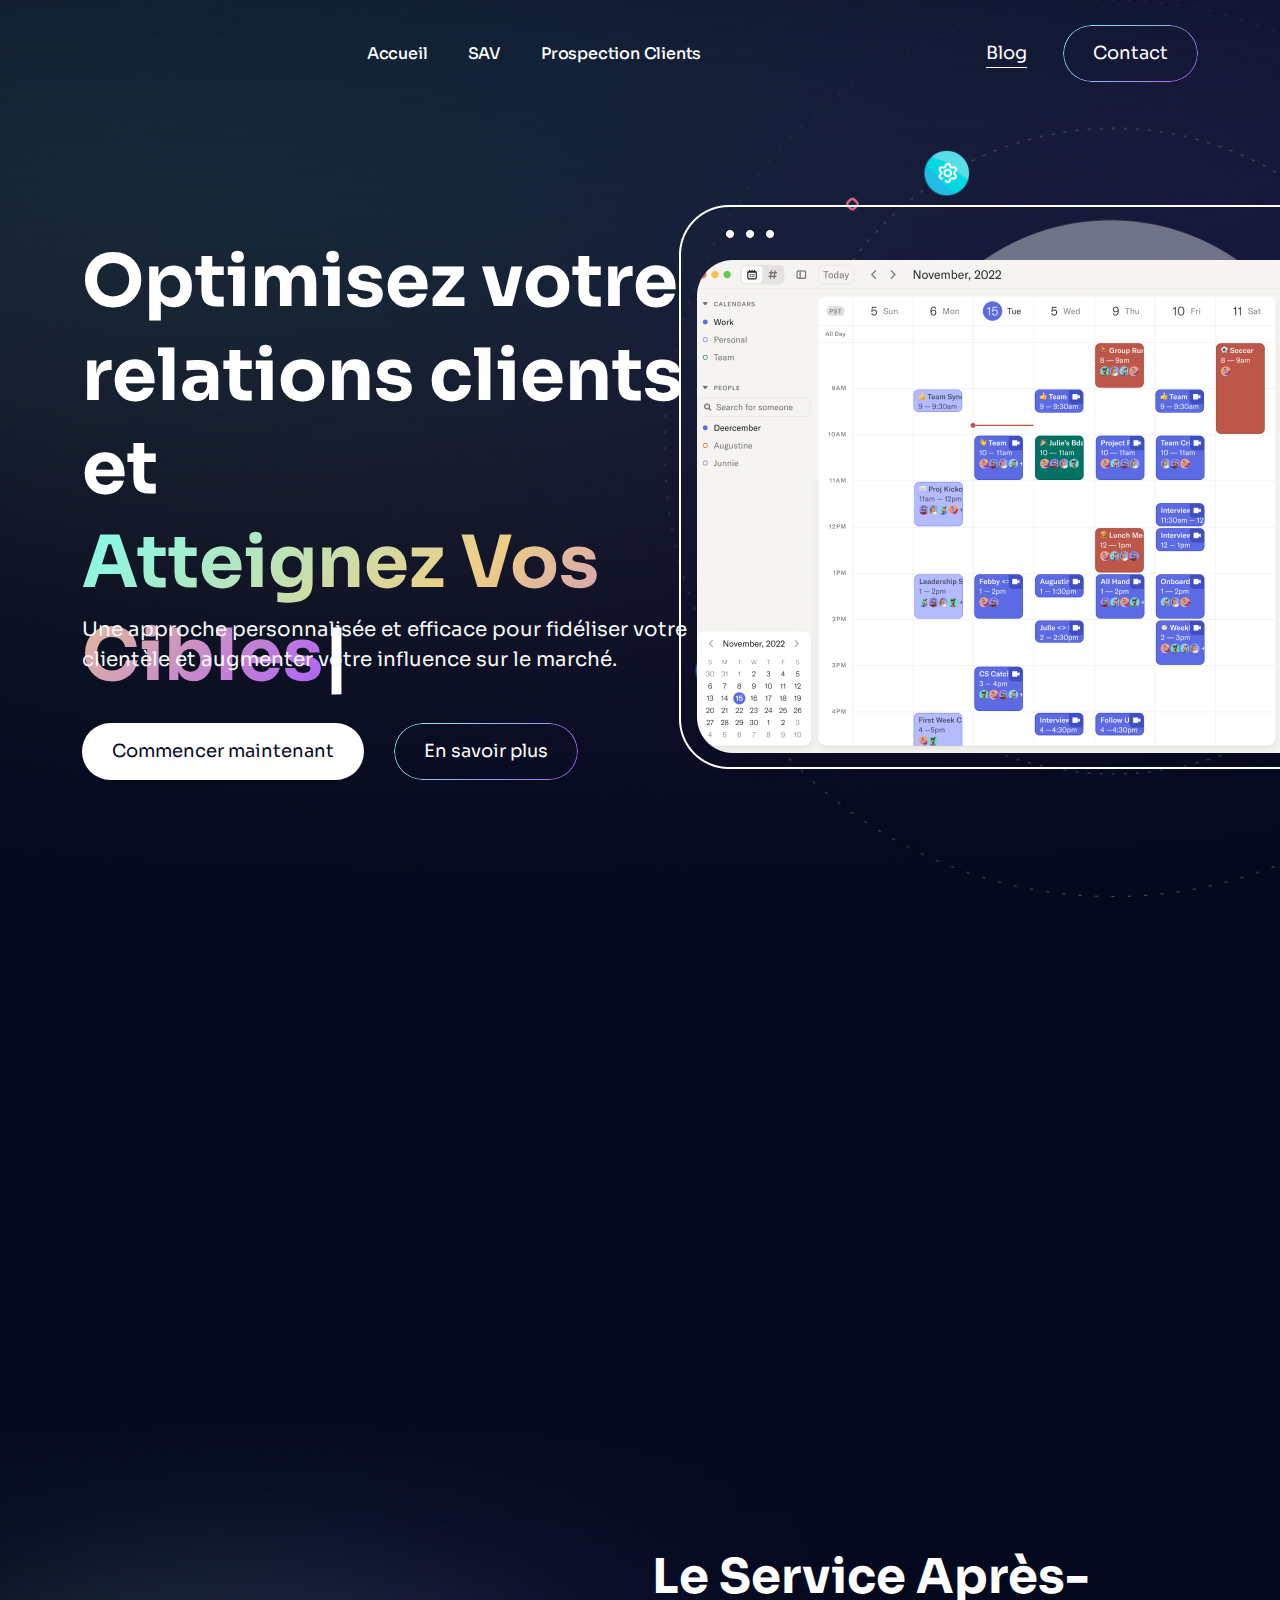
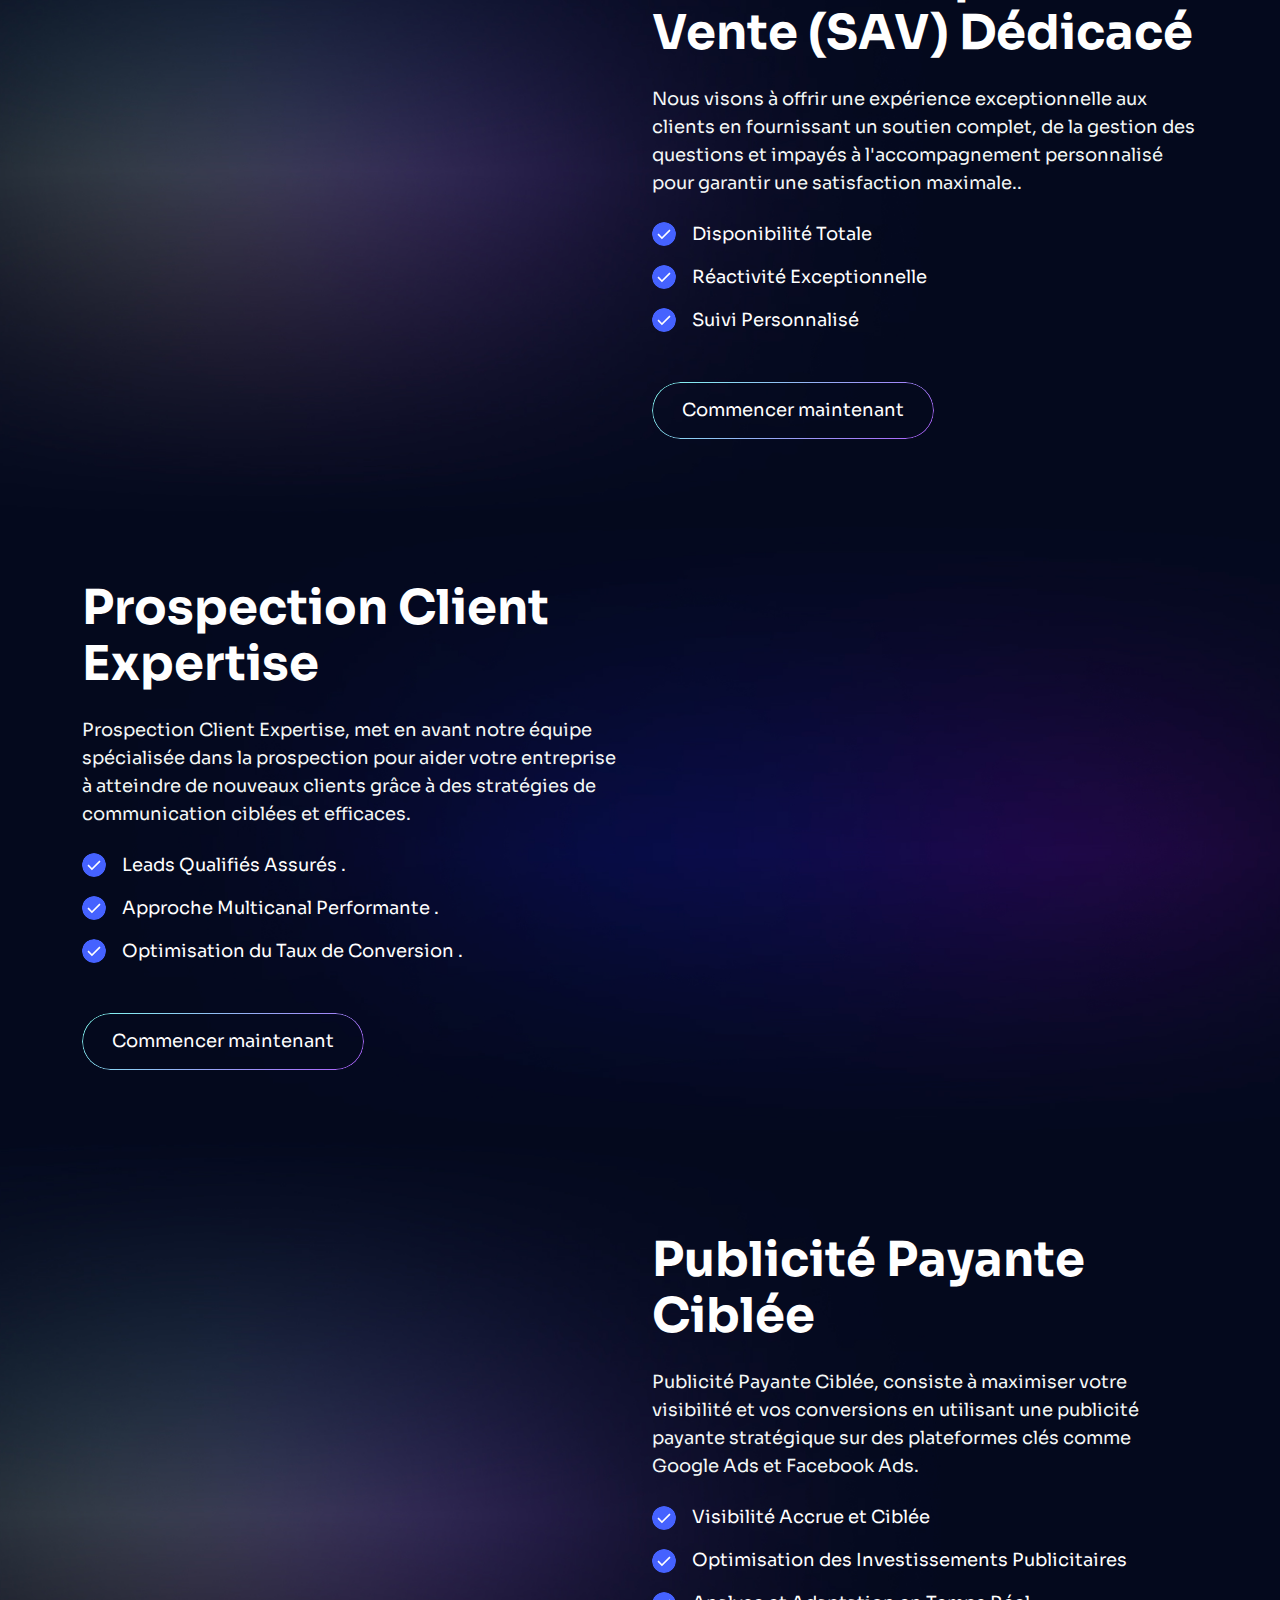
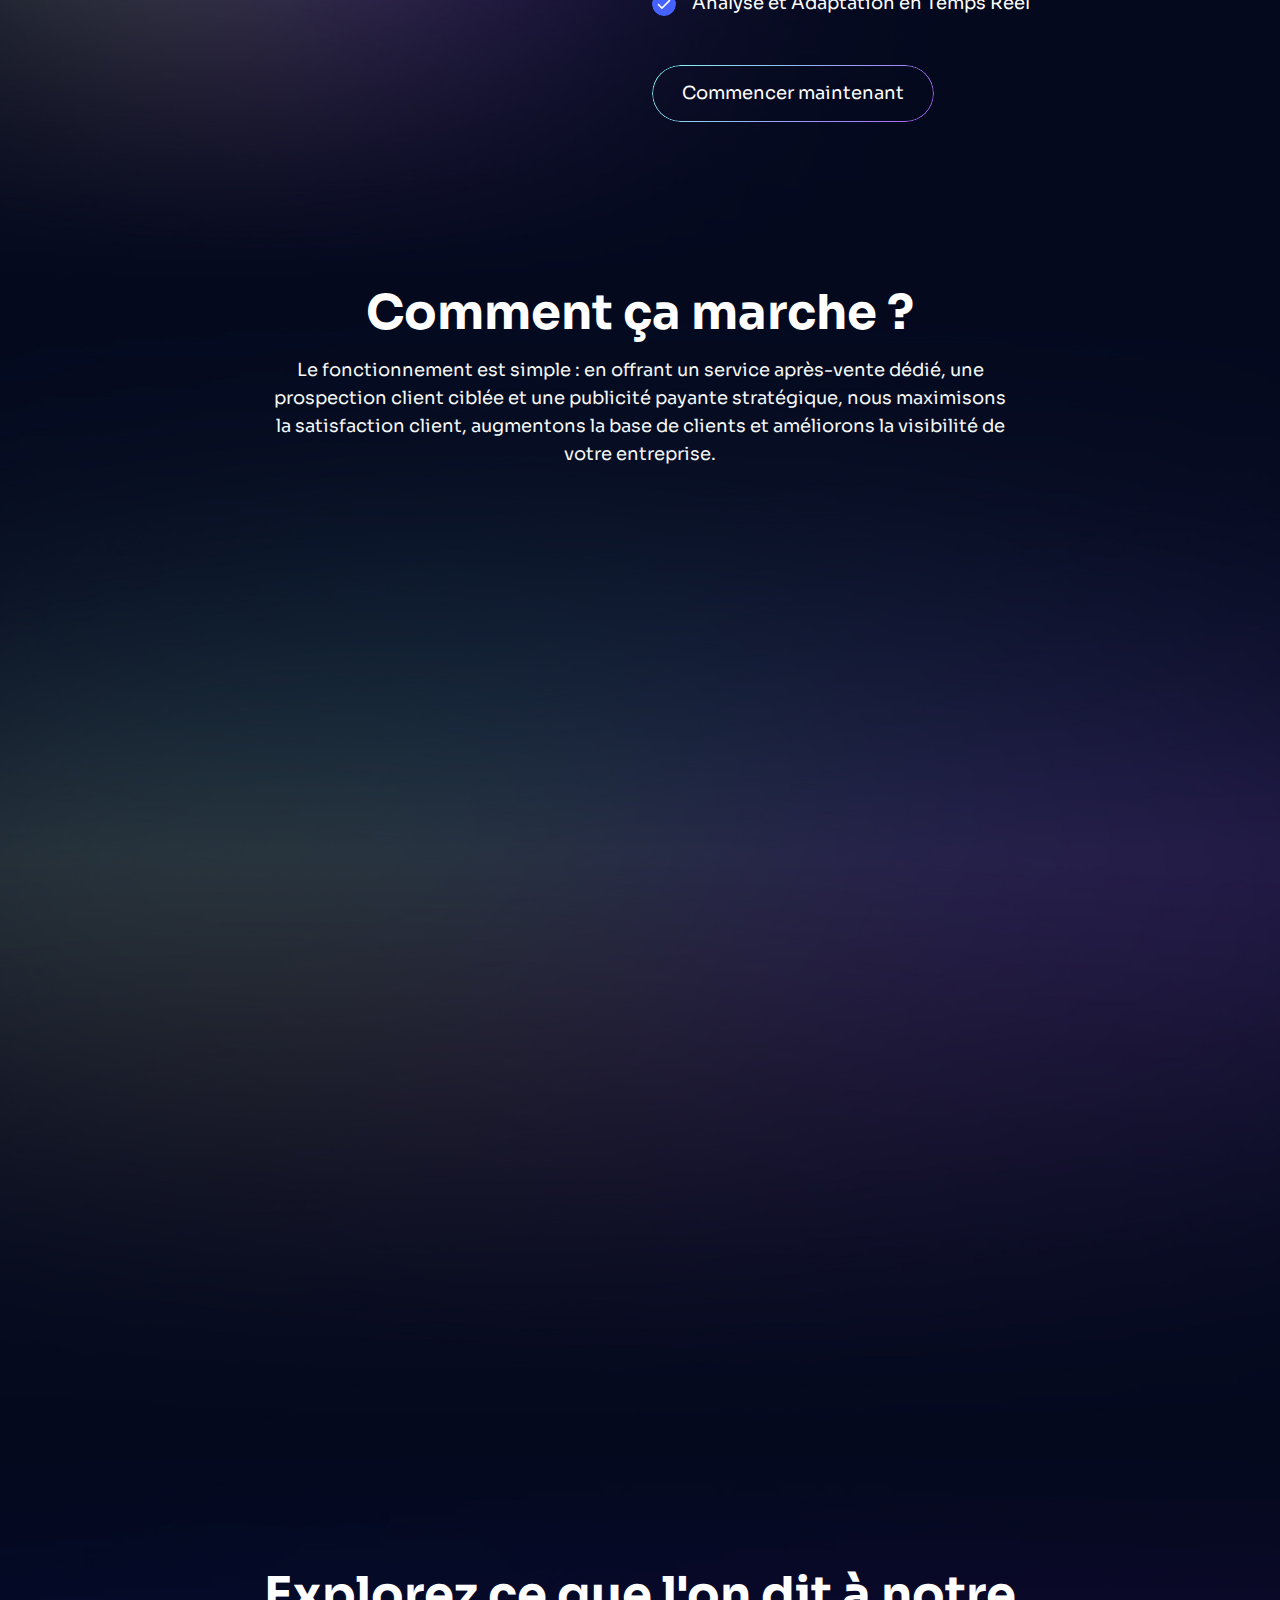
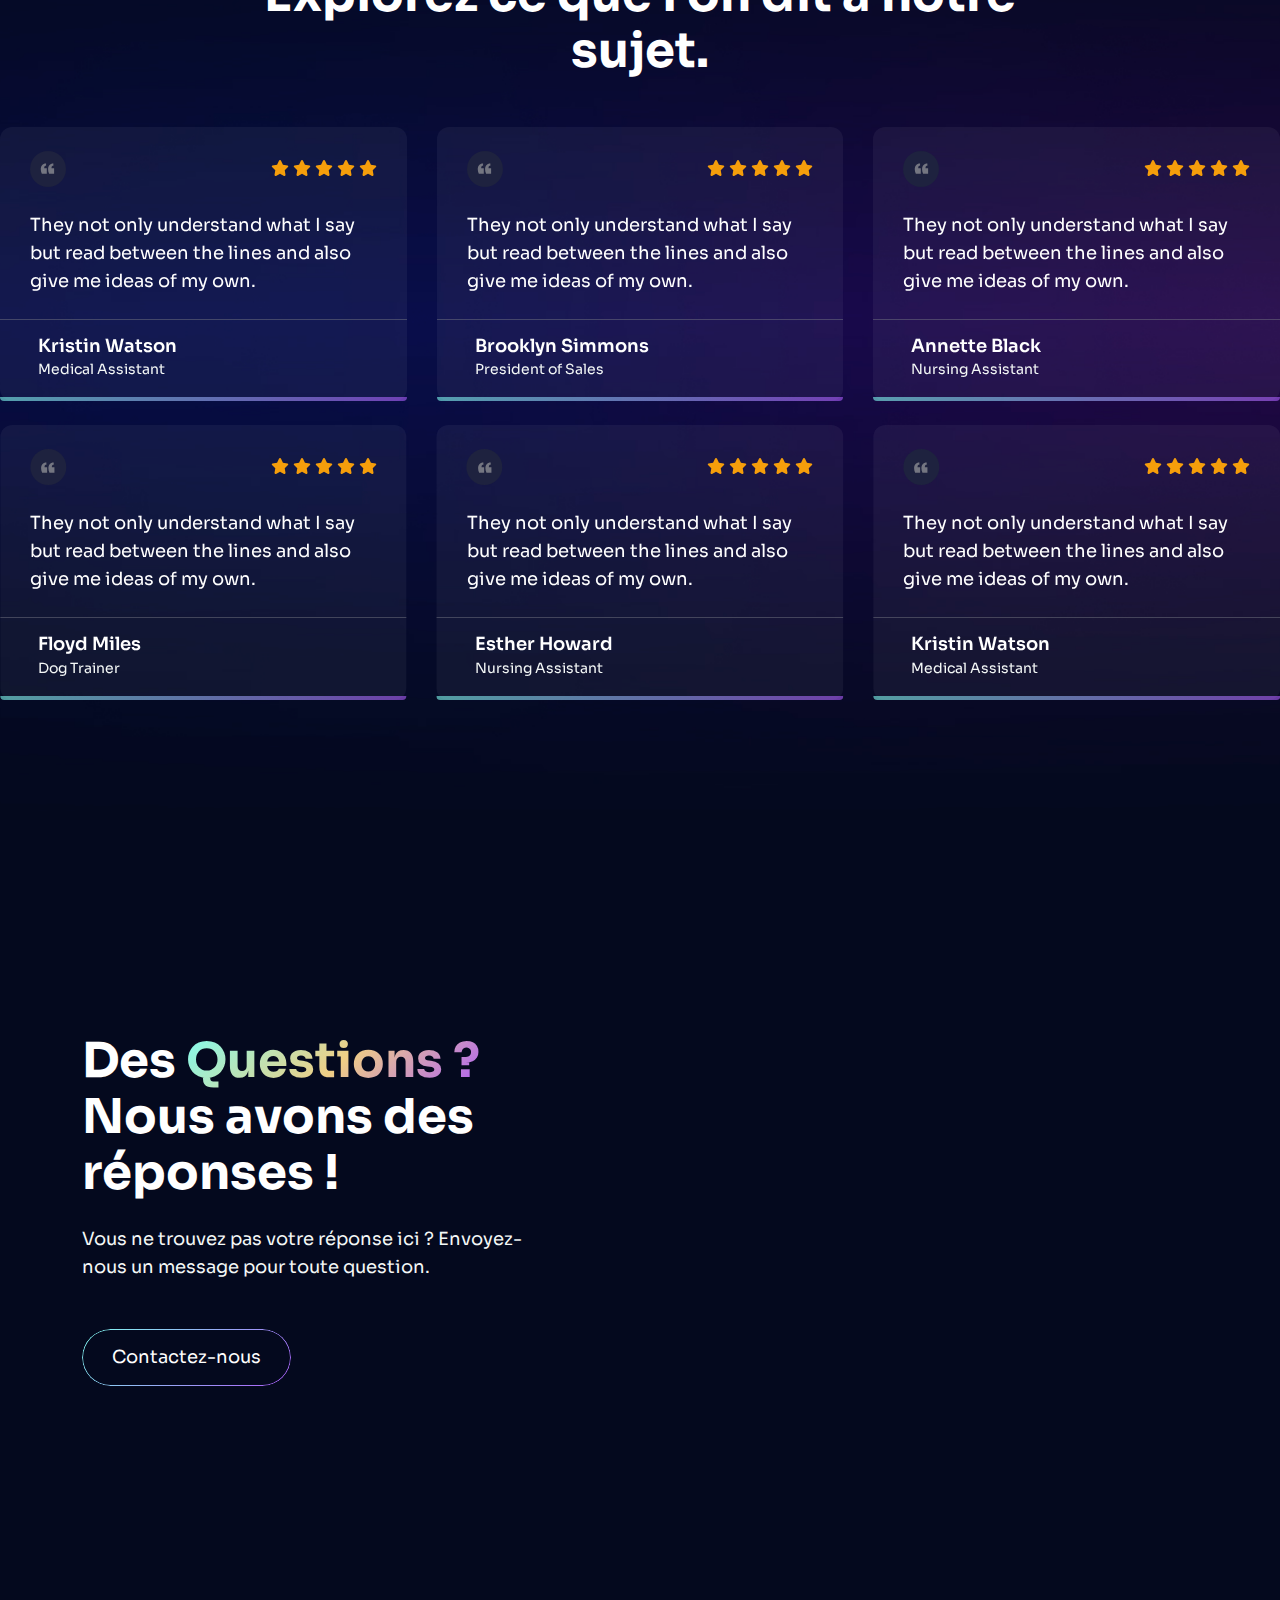
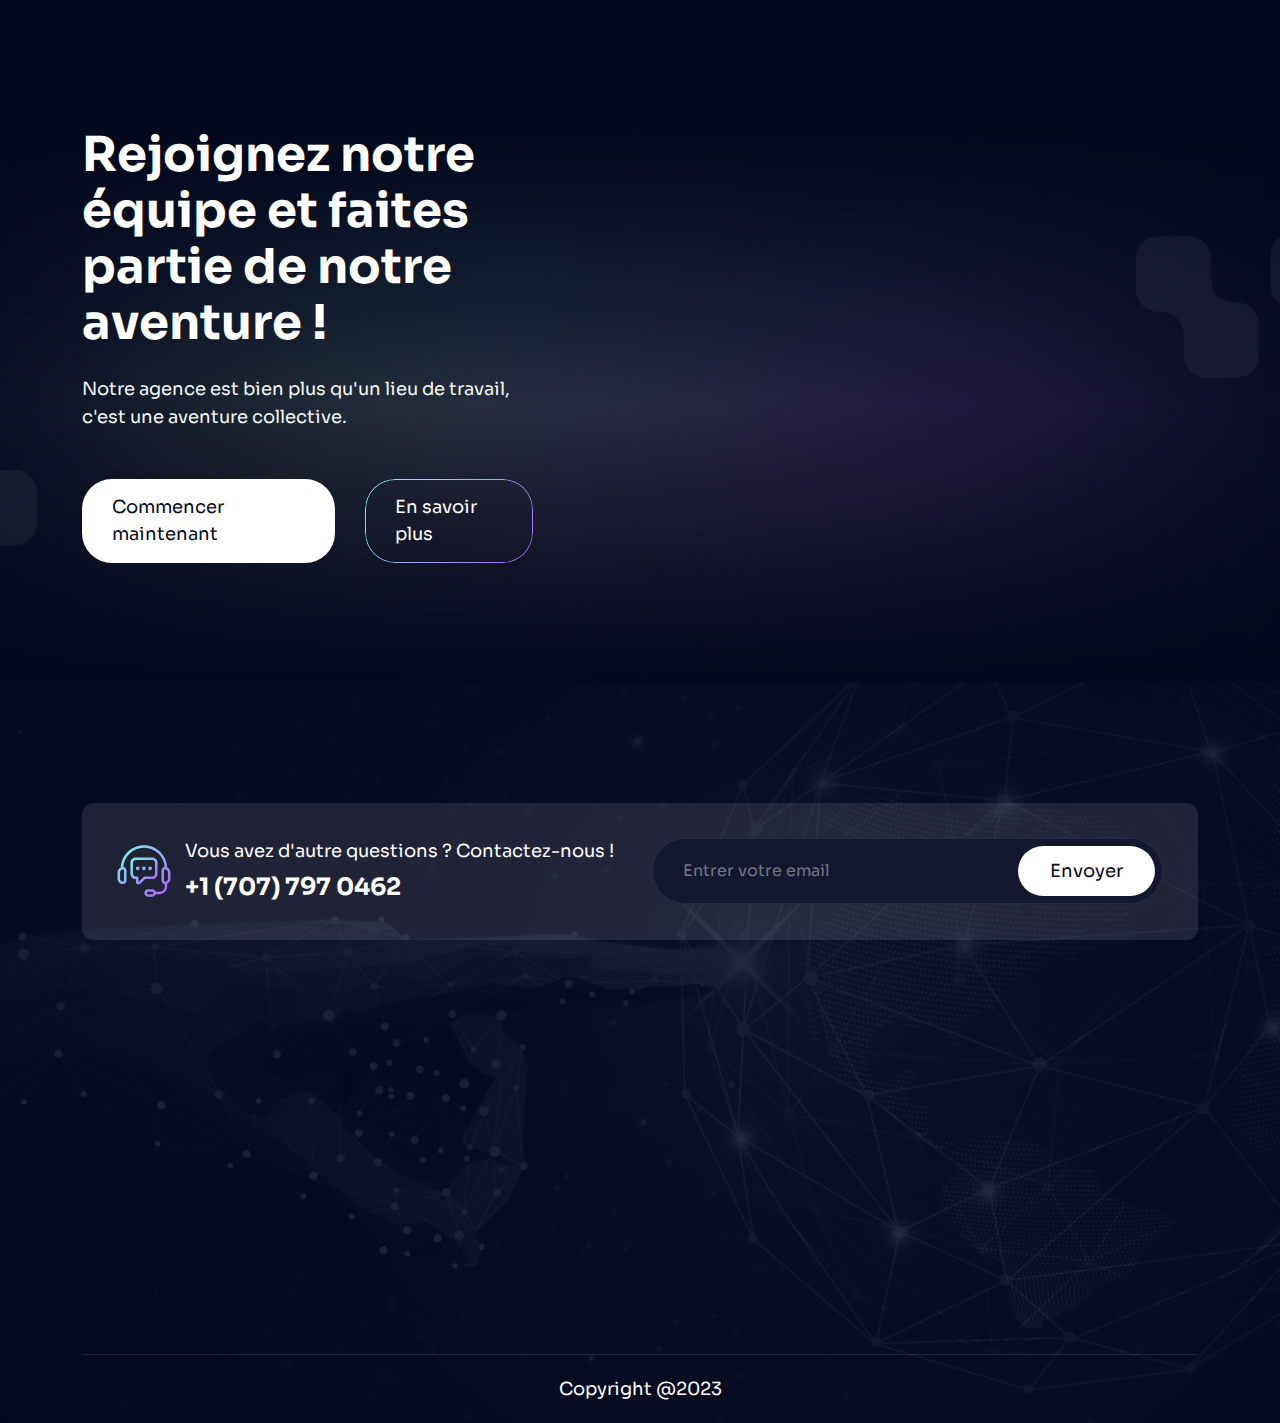
==== commit 73dca702: "update contact" ====
--- a/index.html
+++ b/index.html
@@ -1,5 +1,5 @@
 <!DOCTYPE html>
-<html lang="en">
+<html lang="fr">
   <head>
     <meta charset="utf-8" />
     <meta name="viewport" content="width=device-width, initial-scale=1" />
@@ -31,119 +31,13 @@
               <li class="nav-item">
                 <a class="nav-link" href="#">Accueil</a>
               </li>
-              <!-- <li class="nav-item dropdown">
-                <a
-                  class="nav-link dropdown-toggle"
-                  href="#"
-                  role="button"
-                  data-bs-toggle="dropdown"
-                  data-bs-auto-close="outside"
-                  aria-expanded="false"
-                  >Accueil</a
-                >
-                <div class="dropdown-menu">
-                  <div class="d-flex flex-column flex-xl-row">
-                    <ul>
-                      <li>
-                        <a href="index.html" class="dropdown-item"
-                          ><span>Accueil 1</span></a
-                        >
-                      </li>
-
-                      <li>
-                        <a href="index-2.html" class="dropdown-item"
-                          ><span>Accueil 2</span></a
-                        >
-                      </li>
-                    </ul>
-                  </div>
-                </div>
-              </li> -->
-              <!-- <li class="nav-item">
-                <a class="nav-link" href="about.html">A propos</a>
-              </li> -->
 
               <li class="nav-item">
-                <a class="nav-link" href="services.html">SAV</a>
+                <a class="nav-link" href="services-details.html">SAV</a>
               </li>
               <li class="nav-item">
-                <a class="nav-link" href="services.html">Prospection Clients</a>
+                <a class="nav-link" href="services-details.html">Prospection Clients</a>
               </li>
-              <!-- <li class="nav-item dropdown">
-                <a
-                  class="nav-link dropdown-toggle"
-                  href="#"
-                  role="button"
-                  data-bs-toggle="dropdown"
-                  data-bs-auto-close="outside"
-                  aria-expanded="false"
-                  >Pages</a
-                >
-                <ul class="dropdown-menu">
-                  <li>
-                    <a href="services-details.html" class="dropdown-item"
-                      ><span>Service Details</span></a
-                    >
-                  </li>
-                  <li>
-                    <a href="features.html" class="dropdown-item"
-                      ><span>Features</span></a
-                    >
-                  </li>
-                  <li>
-                    <a href="prices.html" class="dropdown-item"
-                      ><span>Pricing</span></a
-                    >
-                  </li>
-
-                  <li>
-                    <a href="404.html" class="dropdown-item"
-                      ><span>404 Page</span></a
-                    >
-                  </li>
-                  <li>
-                    <a href="signin.html" class="dropdown-item"
-                      ><span>Signin Page</span></a
-                    >
-                  </li>
-                  <li>
-                    <a href="signup.html" class="dropdown-item"
-                      ><span>Signup Page</span></a
-                    >
-                  </li>
-                </ul>
-              </li> -->
-              <!-- <li>
-                <a href="blog.html" class="dropdown-item"
-                  ><span>Blog</span></a
-                >
-              </li> -->
-              <!-- <li class="nav-item dropdown">
-                <a
-                  class="nav-link dropdown-toggle"
-                  href="#"
-                  role="button"
-                  data-bs-toggle="dropdown"
-                  data-bs-auto-close="outside"
-                  aria-expanded="false"
-                  >Blog</a
-                >
-                <ul class="dropdown-menu">
-                  <li>
-                    <a href="blog.html" class="dropdown-item"
-                      ><span>Blog</span></a
-                    >
-                  </li>
-                  <li>
-                    <a href="blog-details.html" class="dropdown-item"
-                      ><span>Blog Details</span></a
-                    >
-                  </li>
-                </ul>
-              </li> -->
-              <!-- <li class="nav-item">
-                <a class="nav-link" href="contact.html">Contact</a>
-              </li> -->
             </ul>
             <div class="d-flex align-items-center gap-4 mt-4">
               <div
@@ -209,10 +103,10 @@
                   clientèle et augmenter votre influence sur le marché.
                 </p>
                 <div class="mt-5 d-flex flex-column flex-md-row aai-btns-group">
-                  <a href="prices.html" class="aai-btn btn-pill-solid"
+                  <a href="contact.html" class="aai-btn btn-pill-solid"
                     >Commencer maintenant</a
                   >
-                  <a href="about.html" class="aai-gradient-outline-btn"
+                  <a href="#service" class="aai-gradient-outline-btn"
                     >En savoir plus</a
                   >
                 </div>
@@ -328,7 +222,7 @@
       <!-- Writing Step End -->
 
       <!-- Service Start -->
-      <section class="aai-services">
+      <section class="aai-services" id="service">
         <div
           style="
             background: url('assets/img/bg/service-1.jpeg') no-repeat center
@@ -445,7 +339,7 @@
                     </li>
                   </ul>
                   <div class="mt-5">
-                    <a href="services.html" class="aai-gradient-outline-btn"
+                    <a href="services-details.html" class="aai-gradient-outline-btn"
                       >Commencer maintenant</a
                     >
                   </div>
@@ -561,7 +455,7 @@
                     </li>
                   </ul>
                   <div class="mt-5">
-                    <a href="services.html" class="aai-gradient-outline-btn"
+                    <a href="services-details.html" class="aai-gradient-outline-btn"
                       >Commencer maintenant</a
                     >
                   </div>
@@ -696,7 +590,7 @@
                     </li>
                   </ul>
                   <div class="mt-5">
-                    <a href="services.html" class="aai-gradient-outline-btn"
+                    <a href="contact.html" class="aai-gradient-outline-btn"
                       >Commencer maintenant</a
                     >
                   </div>
@@ -708,7 +602,7 @@
       </section>
       <!-- Service End -->
 
-      <!-- Aai Feature  -->
+      <!-- How it works Start -->
       <section
         class="aai-features"
         style="
@@ -1023,184 +917,18 @@
               </div>
             </div>
           </div>
-          <div class="text-center mt-5" data-aos="fade-up" data-aos-delay="110">
+          <!-- <div class="text-center mt-5" data-aos="fade-up" data-aos-delay="110">
             <a href="services-details.html" class="aai-btn btn-pill-solid">
               En savoir plus</a
             >
-          </div>
+          </div> -->
         </div>
       </section>
-      <!-- Aai Feature  End-->
-
-      <!-- Awards Start -->
-      <!-- <section
-        class="aai-awards py-120"
-        style="
-          background: url('assets/img/bg/awards-bg.jpeg') no-repeat center
-            center/cover;
-        "
-      >
-        <div class="container">
-          <div class="row align-items-center">
-            <div class="col-xl-6">
-              <div class="aai-awards-left">
-                <h2 class="section-title">
-                  The awards won <br />
-                  by our works.
-                </h2>
-                <ul class="work-list d-flex flex-column mt-4">
-                  <li class="work-list-item d-flex align-items-center">
-                    <svg
-                      width="24"
-                      height="24"
-                      viewBox="0 0 24 24"
-                      fill="none"
-                      xmlns="http://www.w3.org/2000/svg"
-                    >
-                      <g clip-path="url(#clip0_82_5376)">
-                        <circle cx="12" cy="12" r="12" fill="#4562FF" />
-                        <path
-                          fill-rule="evenodd"
-                          clip-rule="evenodd"
-                          d="M5.50114 12.7402C5.8868 12.3595 6.27246 11.9788 6.64135 11.6147C7.74803 12.7071 8.83793 13.783 9.94461 14.8754C12.4262 12.4257 14.9079 9.97607 17.3727 7.54297C17.7584 7.92366 18.1441 8.30435 18.5129 8.66849C15.6457 11.4988 12.7951 14.3126 9.92784 17.143C8.45227 15.6864 6.95994 14.2133 5.48438 12.7568L5.50114 12.7402Z"
-                          fill="white"
-                        />
-                      </g>
-                      <defs>
-                        <clipPath id="clip0_82_5376">
-                          <rect width="24" height="24" rx="12" fill="white" />
-                        </clipPath>
-                      </defs>
-                    </svg>
-                    <span class="aai-testimonial-author-title">
-                      10+ million user</span
-                    >
-                  </li>
-                  <li class="work-list-item d-flex align-items-center">
-                    <svg
-                      width="24"
-                      height="24"
-                      viewBox="0 0 24 24"
-                      fill="none"
-                      xmlns="http://www.w3.org/2000/svg"
-                    >
-                      <g clip-path="url(#clip0_82_5376)">
-                        <circle cx="12" cy="12" r="12" fill="#4562FF" />
-                        <path
-                          fill-rule="evenodd"
-                          clip-rule="evenodd"
-                          d="M5.50114 12.7402C5.8868 12.3595 6.27246 11.9788 6.64135 11.6147C7.74803 12.7071 8.83793 13.783 9.94461 14.8754C12.4262 12.4257 14.9079 9.97607 17.3727 7.54297C17.7584 7.92366 18.1441 8.30435 18.5129 8.66849C15.6457 11.4988 12.7951 14.3126 9.92784 17.143C8.45227 15.6864 6.95994 14.2133 5.48438 12.7568L5.50114 12.7402Z"
-                          fill="white"
-                        />
-                      </g>
-                      <defs>
-                        <clipPath id="clip0_82_5376">
-                          <rect width="24" height="24" rx="12" fill="white" />
-                        </clipPath>
-                      </defs>
-                    </svg>
-                    <span class="aai-testimonial-author-title">
-                      6K+ Website user</span
-                    >
-                  </li>
-                  <li class="work-list-item d-flex align-items-center">
-                    <svg
-                      width="24"
-                      height="24"
-                      viewBox="0 0 24 24"
-                      fill="none"
-                      xmlns="http://www.w3.org/2000/svg"
-                    >
-                      <g clip-path="url(#clip0_82_5376)">
-                        <circle cx="12" cy="12" r="12" fill="#4562FF" />
-                        <path
-                          fill-rule="evenodd"
-                          clip-rule="evenodd"
-                          d="M5.50114 12.7402C5.8868 12.3595 6.27246 11.9788 6.64135 11.6147C7.74803 12.7071 8.83793 13.783 9.94461 14.8754C12.4262 12.4257 14.9079 9.97607 17.3727 7.54297C17.7584 7.92366 18.1441 8.30435 18.5129 8.66849C15.6457 11.4988 12.7951 14.3126 9.92784 17.143C8.45227 15.6864 6.95994 14.2133 5.48438 12.7568L5.50114 12.7402Z"
-                          fill="white"
-                        />
-                      </g>
-                      <defs>
-                        <clipPath id="clip0_82_5376">
-                          <rect width="24" height="24" rx="12" fill="white" />
-                        </clipPath>
-                      </defs>
-                    </svg>
-                    <span class="aai-testimonial-author-title">
-                      100% billion plagiarism past</span
-                    >
-                  </li>
-                </ul>
-                <div class="mt-5">
-                  <a href="services.html" class="aai-gradient-outline-btn"
-                    >Learn More</a
-                  >
-                </div>
-              </div>
-            </div>
-            <div
-              class="col-xl-6 mt-5 mt-xl-0"
-              data-aos="fade-up"
-              data-aos-delay="100"
-            >
-              <div class="aai-awards-right">
-                <p class="aai-awards-desc">
-                  Our clients describe us as a product team which creates AI
-                  writing tools, by crafting top-notch user experience.
-                </p>
-                <div class="d-flex aai-awards-names">
-                  <div>
-                    <img
-                      src="assets/img/brand/trustpilot.svg"
-                      class="mb-2"
-                      alt=""
-                    />
-                    <div class="aai-awards-stars">
-                      <i class="fa-solid fa-star"></i>
-                      <i class="fa-solid fa-star"></i>
-                      <i class="fa-solid fa-star"></i>
-                      <i class="fa-solid fa-star"></i>
-                      <i class="fa-solid fa-star"></i>
-                      <span class="aai-awards-ratings">4.8/5 Rating</span>
-                    </div>
-                  </div>
-                  <div>
-                    <img src="assets/img/brand/capt.svg" class="mb-2" alt="" />
-                    <div class="aai-awards-stars">
-                      <i class="fa-solid fa-star"></i>
-                      <i class="fa-solid fa-star"></i>
-                      <i class="fa-solid fa-star"></i>
-                      <i class="fa-solid fa-star"></i>
-                      <i class="fa-solid fa-star"></i>
-                      <span class="aai-awards-ratings">4.8/5 Rating</span>
-                    </div>
-                  </div>
-                </div>
-                <div class="d-flex aai-awards-names">
-                  <div>
-                    <img
-                      src="assets/img/brand/hubspot.svg"
-                      class="mb-2"
-                      alt=""
-                    />
-                  </div>
-                  <div>
-                    <img src="assets/img/brand/trip.svg" class="mb-2" alt="" />
-                  </div>
-                  <div>
-                    <img src="assets/img/brand/fedex.svg" class="mb-2" alt="" />
-                  </div>
-                </div>
-              </div>
-            </div>
-          </div>
-        </div>
-      </section> -->
-      <!-- Awards End -->
+      <!-- How it works End-->
 
       <!-- Testimonials Start-->
       <section
-        class="aai-testimonials pb-120"
+        class="aai-testimonials py-120"
         style="
           background: url('assets/img/bg/testimonial-bg.jpeg') no-repeat center
             center/cover;
@@ -2367,14 +2095,14 @@
                         <p class="aai-accordion-text">
                           Nous sommes une agence qui se spécialise dans
                           l'optimisation d'affaires en offrant un Service
-                          <!-- Après-Vente (SAV) dédié, une Prospection Client
+                          Après-Vente (SAV) dédié, une Prospection Client
                           Expertise proactive, et une gestion pointue de
                           Publicité Payante. Nous avons mis en place des équipes
                           expérimentées pour répondre aux besoins actuels de nos
                           clients, gérer les relances impayées, et assurer une
                           prospection ciblée via emailing, phoning, et
                           publicités payantes sur des plateformes telles que
-                          Google Ads et Facebook Ads.. -->
+                          Google Ads et Facebook Ads..
                         </p>
                       </div>
                     </div>
@@ -2401,11 +2129,11 @@
                       <div class="accordion-body">
                         <p class="aai-accordion-text">
                           Nous intégrons une analyse approfondie des critères
-                          <!-- pertinents à chaque étape de notre processus. Que ce
+                          pertinents à chaque étape de notre processus. Que ce
                           soit dans notre Service Après-Vente (SAV), la
                           Prospection Client Expertise ou la Publicité Payante,
                           nous adaptons nos approches en tenant compte des
-                          spécificités et des besoins de chaque client. -->
+                          spécificités et des besoins de chaque client.
                         </p>
                       </div>
                     </div>
@@ -2432,9 +2160,9 @@
                       <div class="accordion-body">
                         <p class="aai-accordion-text">
                           Notre Service Après-Vente (SAV) implique la mise en
-                          <!-- place d'agents dédiés pour gérer les questions des
+                          place d'agents dédiés pour gérer les questions des
                           clients actuels, les relances impayées et autres
-                          besoins après la vente. -->
+                          besoins après la vente.
                         </p>
                       </div>
                     </div>
@@ -2462,9 +2190,9 @@
                         <p class="aai-accordion-text">
                           Nous avons une équipe spécialisée pour la prospection
                           à froid, utilisant des stratégies telles que
-                          <!-- l'emailing, le phoning, etc., afin de rechercher de
+                          l'emailing, le phoning, etc., afin de rechercher de
                           nouveaux clients et d'élargir la clientèle de nos
-                          clients. -->
+                          clients.
                         </p>
                       </div>
                     </div>
@@ -2491,9 +2219,9 @@
                       <div class="accordion-body">
                         <p class="aai-accordion-text">
                           Nous effectuons une analyse minutieuse des besoins de
-                          <!-- chaque client et adaptons nos approches en
+                          chaque client et adaptons nos approches en
                           conséquence. Chaque service est personnalisé pour
-                          répondre aux spécificités de nos clients. -->
+                          répondre aux spécificités de nos clients.
                         </p>
                       </div>
                     </div>
@@ -2532,10 +2260,10 @@
                   aventure collective.
                 </p>
                 <div class="mt-5 d-flex flex-column flex-md-row aai-btns-group">
-                  <a href="prices.html" class="aai-btn btn-pill-solid"
+                  <a href="contact.html" class="aai-btn btn-pill-solid"
                     >Commencer maintenant</a
                   >
-                  <a href="about.html" class="aai-gradient-outline-btn"
+                  <a href="#service" class="aai-gradient-outline-btn"
                     >En savoir plus</a
                   >
                 </div>
@@ -2600,7 +2328,7 @@
                       class="form-control"
                       placeholder="Entrer votre email"
                     />
-                    <button class="aai-newsletter-btn">Envoyer</button>
+                    <button type="submit" class="aai-newsletter-btn">Envoyer</button>
                   </div>
                 </form>
               </div>
--- a/assets/css/style.css
+++ b/assets/css/style.css
@@ -1562,6 +1562,11 @@
     right: 0;
   }
 }
+@media (min-width: 768px) {
+  .aai-hero-one-title {
+    height: 350px;
+  }
+}
 @media (max-width: 1199px) {
   .aai-hero-one-img .aai-hero-img {
     position: relative;
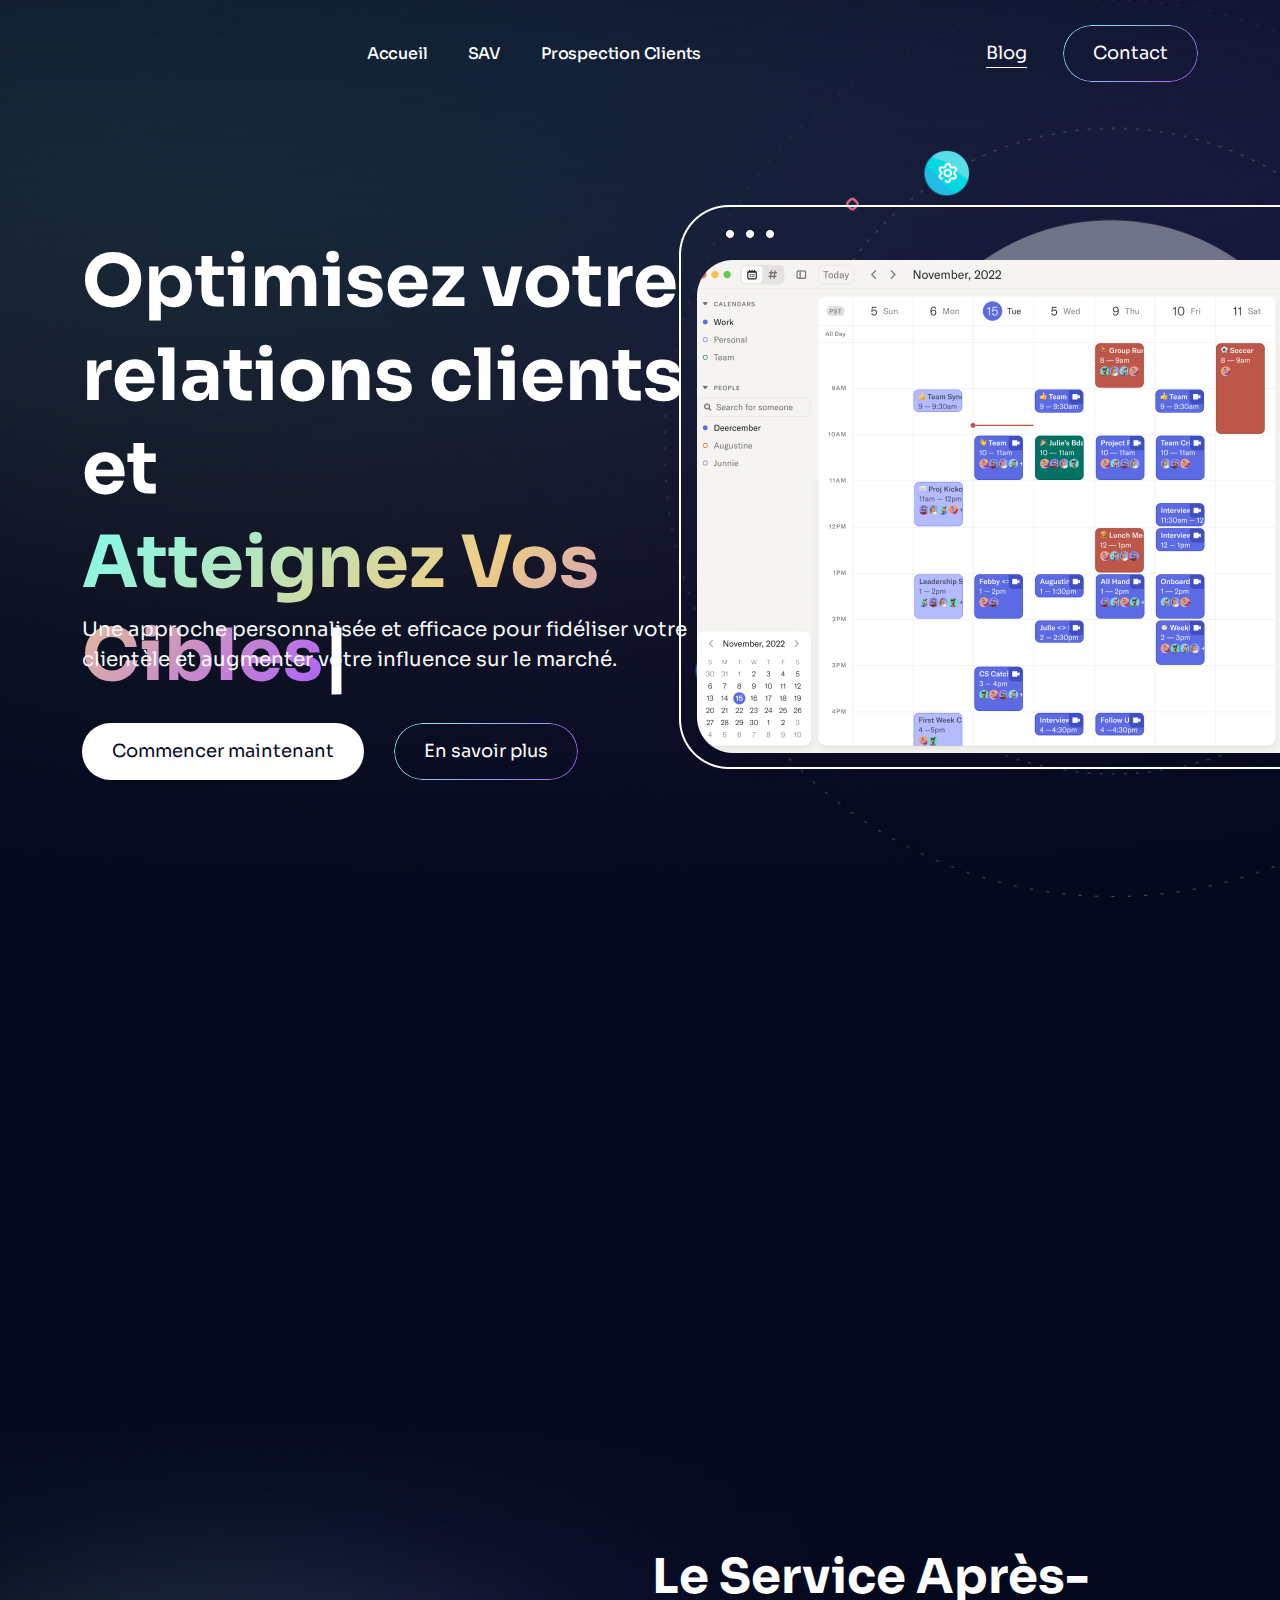
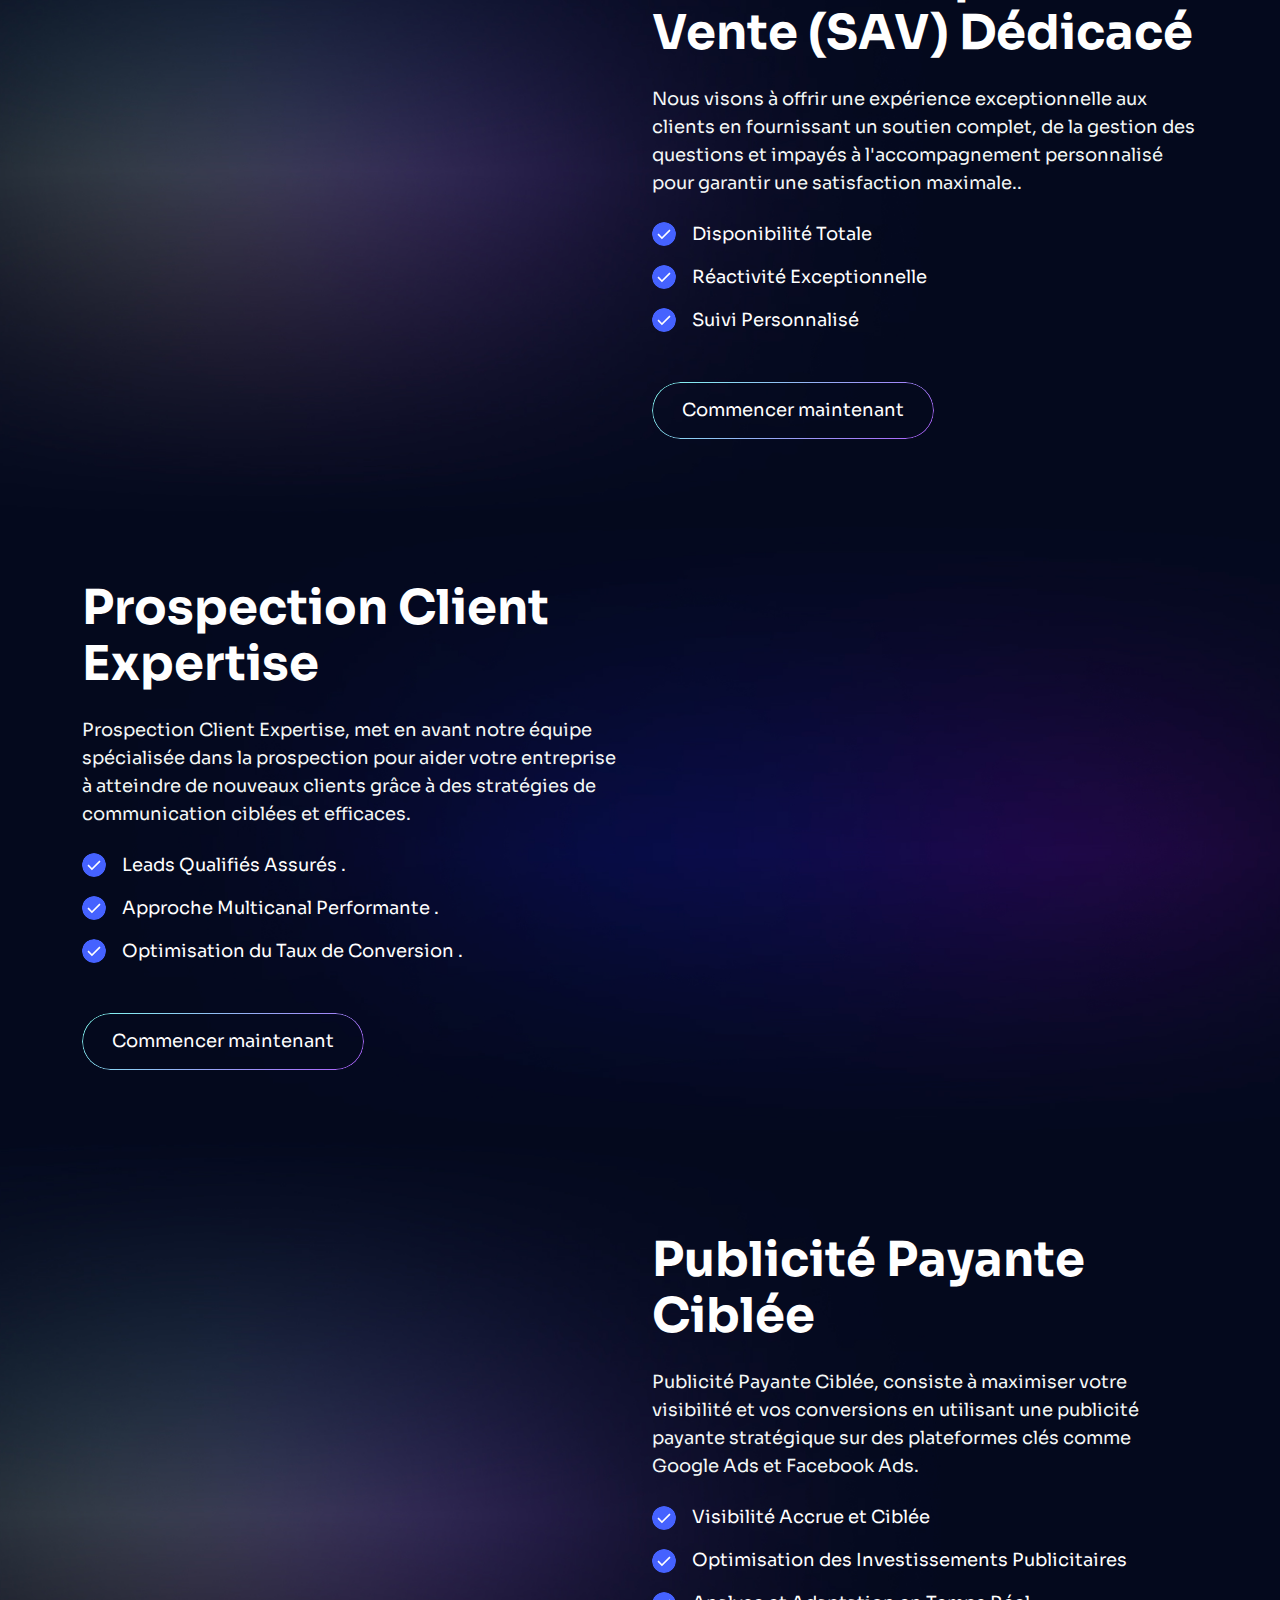
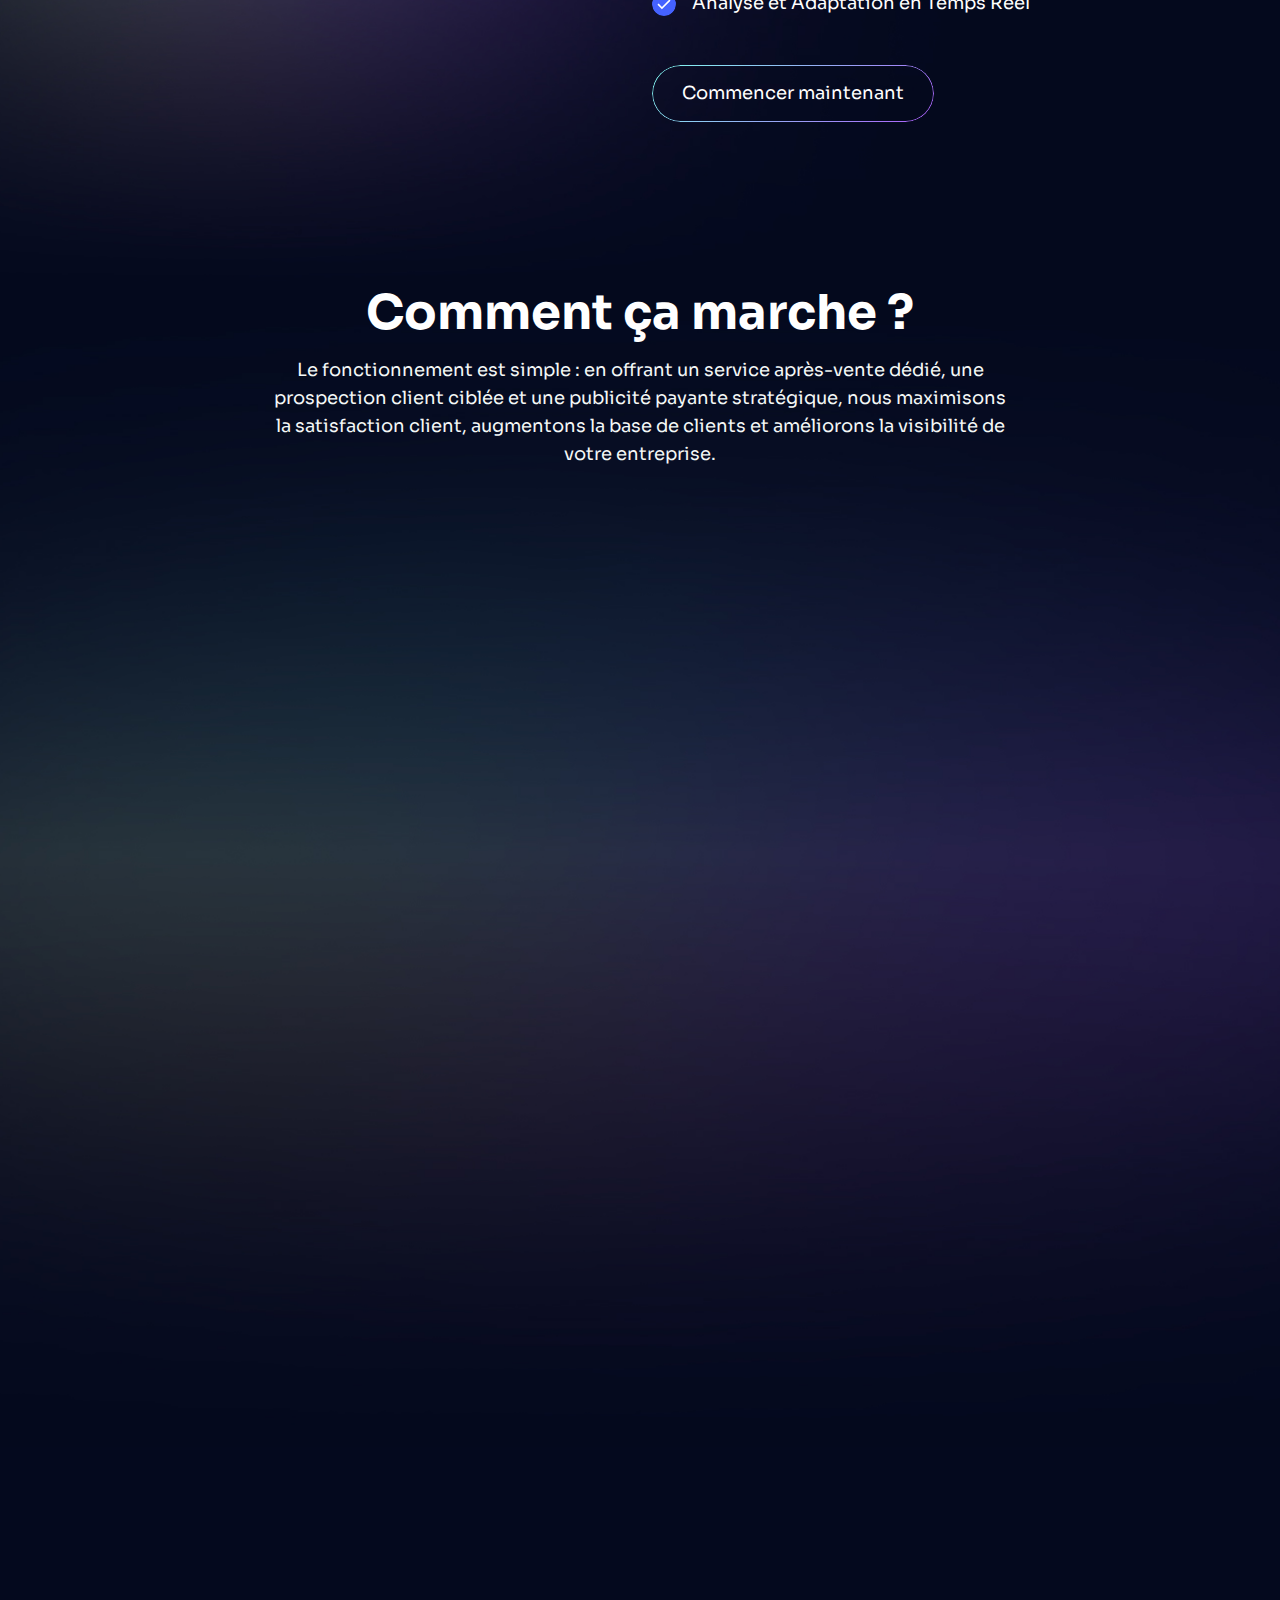
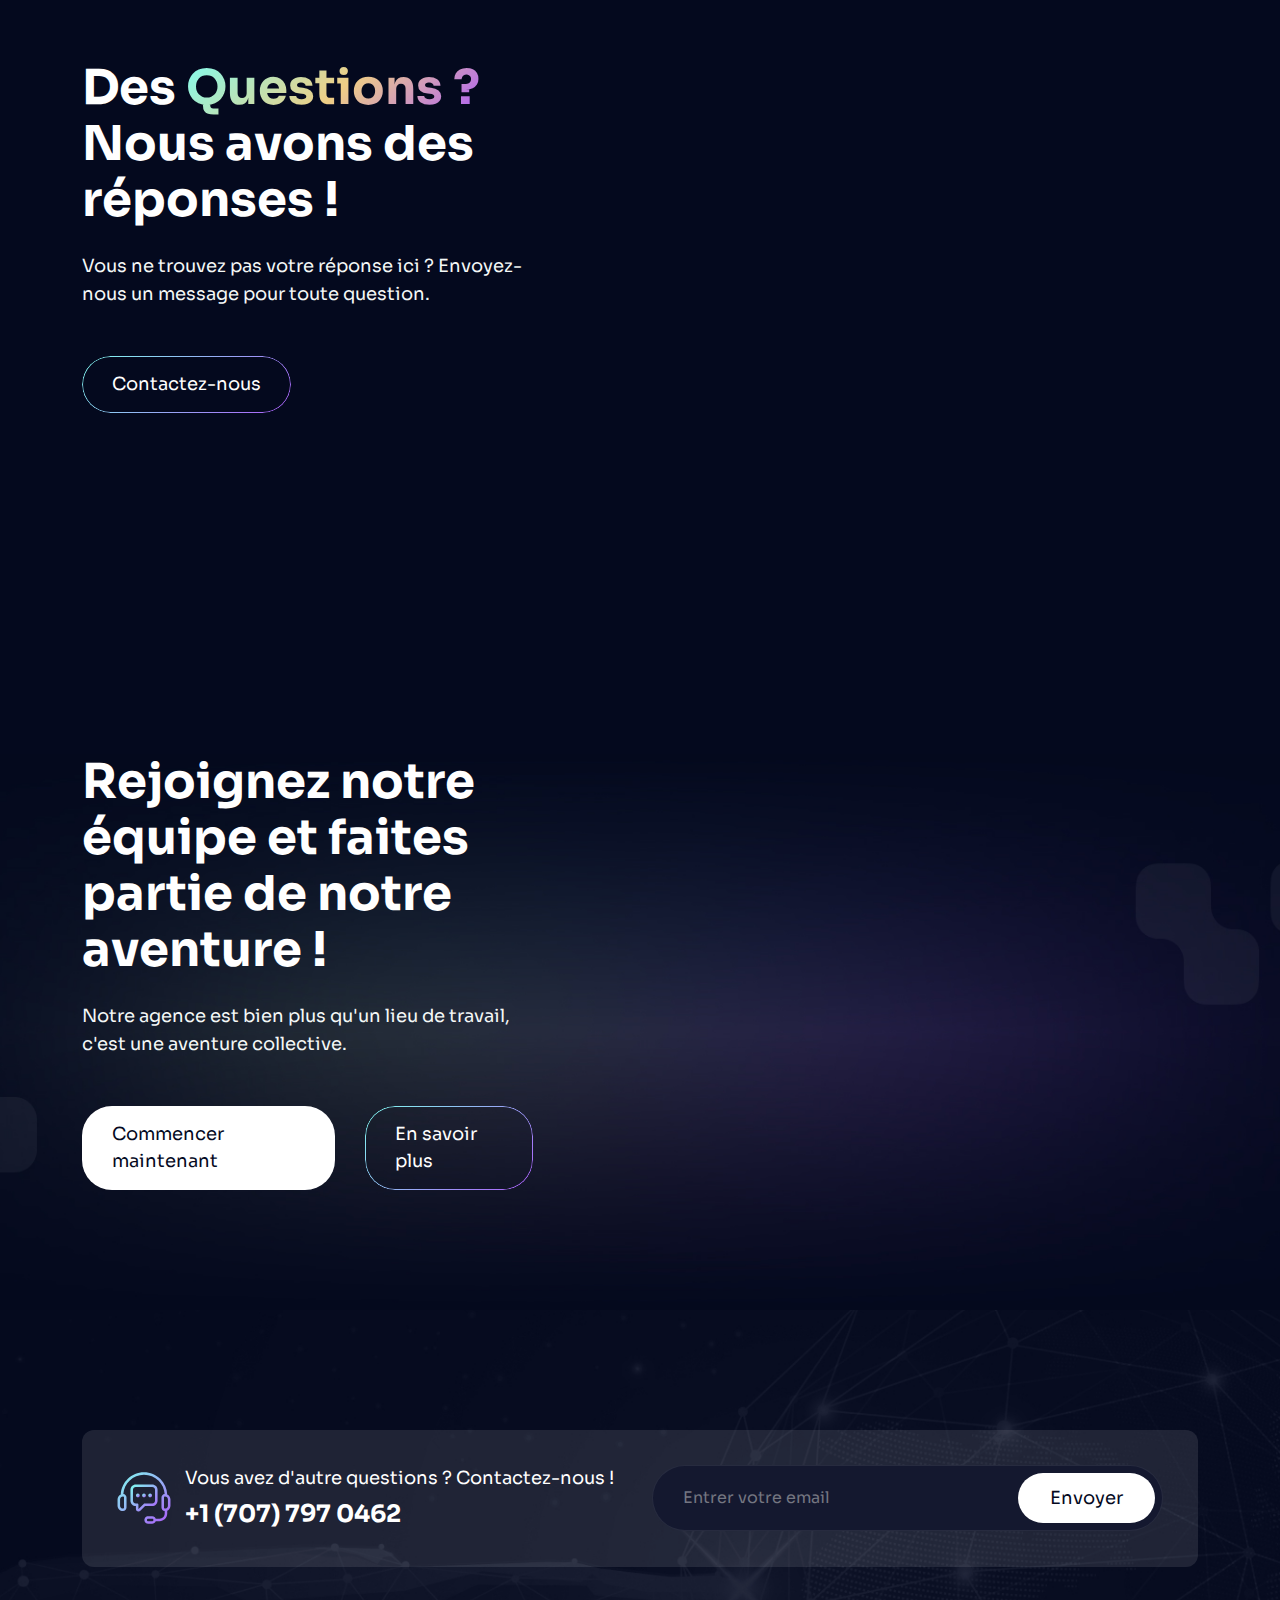
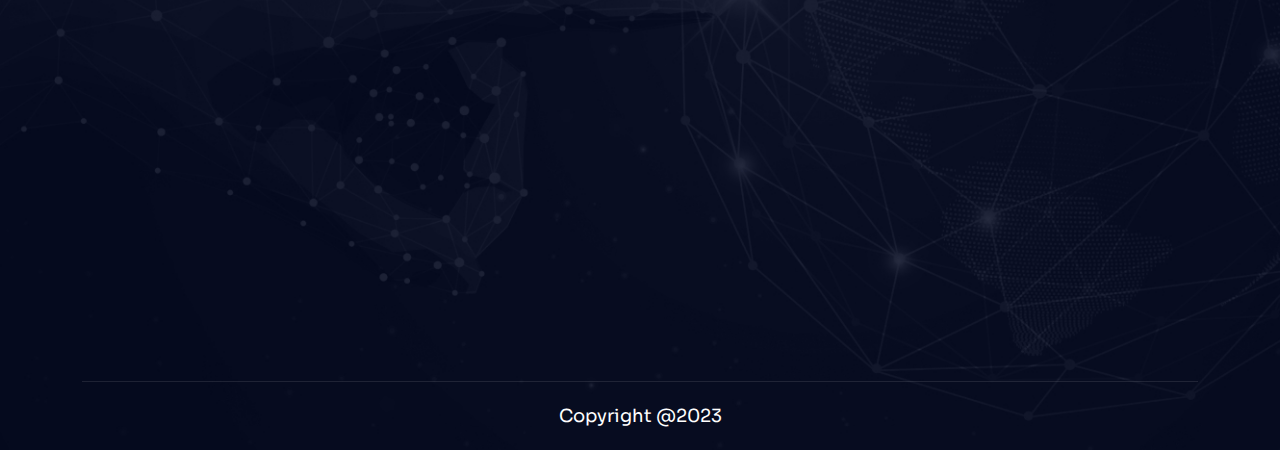
==== commit 76a3a195: "update directories" ====
--- a/index.html
+++ b/index.html
@@ -33,10 +33,10 @@
               </li>
 
               <li class="nav-item">
-                <a class="nav-link" href="services-details.html">SAV</a>
+                <a class="nav-link" href="sav.html">SAV</a>
               </li>
               <li class="nav-item">
-                <a class="nav-link" href="services-details.html">Prospection Clients</a>
+                <a class="nav-link" href="prospection.html">Prospection Clients</a>
               </li>
             </ul>
             <div class="d-flex align-items-center gap-4 mt-4">
@@ -339,7 +339,7 @@
                     </li>
                   </ul>
                   <div class="mt-5">
-                    <a href="services-details.html" class="aai-gradient-outline-btn"
+                    <a href="sav.html" class="aai-gradient-outline-btn"
                       >Commencer maintenant</a
                     >
                   </div>
@@ -455,7 +455,7 @@
                     </li>
                   </ul>
                   <div class="mt-5">
-                    <a href="services-details.html" class="aai-gradient-outline-btn"
+                    <a href="prospection.html" class="aai-gradient-outline-btn"
                       >Commencer maintenant</a
                     >
                   </div>
@@ -649,7 +649,7 @@
                     Assurez une formation complète du personnel sur les
                     produits/services.
                   </p>
-                  <a href="services-details.html" class="aai-feature-link">
+                  <a href="contact.html" class="aai-feature-link">
                     <svg
                       width="37"
                       height="13"
@@ -697,7 +697,7 @@
                     Utilisez des outils modernes pour une gestion efficiente des
                     demandes clients.
                   </p>
-                  <a href="services-details.html" class="aai-feature-link">
+                  <a href="contact.html" class="aai-feature-link">
                     <svg
                       width="37"
                       height="13"
@@ -745,7 +745,7 @@
                     Établissez une communication proactive pour anticiper les
                     besoins des clients.
                   </p>
-                  <a href="services-details.html" class="aai-feature-link">
+                  <a href="contact.html" class="aai-feature-link">
                     <svg
                       width="37"
                       height="13"
@@ -793,7 +793,7 @@
                     Collectez et analysez les retours clients pour améliorer les
                     services.
                   </p>
-                  <a href="services-details.html" class="aai-feature-link">
+                  <a href="contact.html" class="aai-feature-link">
                     <svg
                       width="37"
                       height="13"
@@ -841,7 +841,7 @@
                     Personnalisez l'approche pour chaque client en tenant compte
                     de ses préférences.
                   </p>
-                  <a href="services-details.html" class="aai-feature-link">
+                  <a href="contact.html" class="aai-feature-link">
                     <svg
                       width="37"
                       height="13"
@@ -889,7 +889,7 @@
                     Évaluez régulièrement les performances de l'équipe et
                     ajustez les actions en conséquence.
                   </p>
-                  <a href="services-details.html" class="aai-feature-link">
+                  <a href="contact.html" class="aai-feature-link">
                     <svg
                       width="37"
                       height="13"
@@ -927,7 +927,7 @@
       <!-- How it works End-->
 
       <!-- Testimonials Start-->
-      <section
+      <!-- <section
         class="aai-testimonials py-120"
         style="
           background: url('assets/img/bg/testimonial-bg.jpeg') no-repeat center
@@ -2039,7 +2039,7 @@
             </div>
           </div>
         </div>
-      </section>
+      </section> -->
       <!-- Testimonials End -->
 
       <!-- Faq Start -->
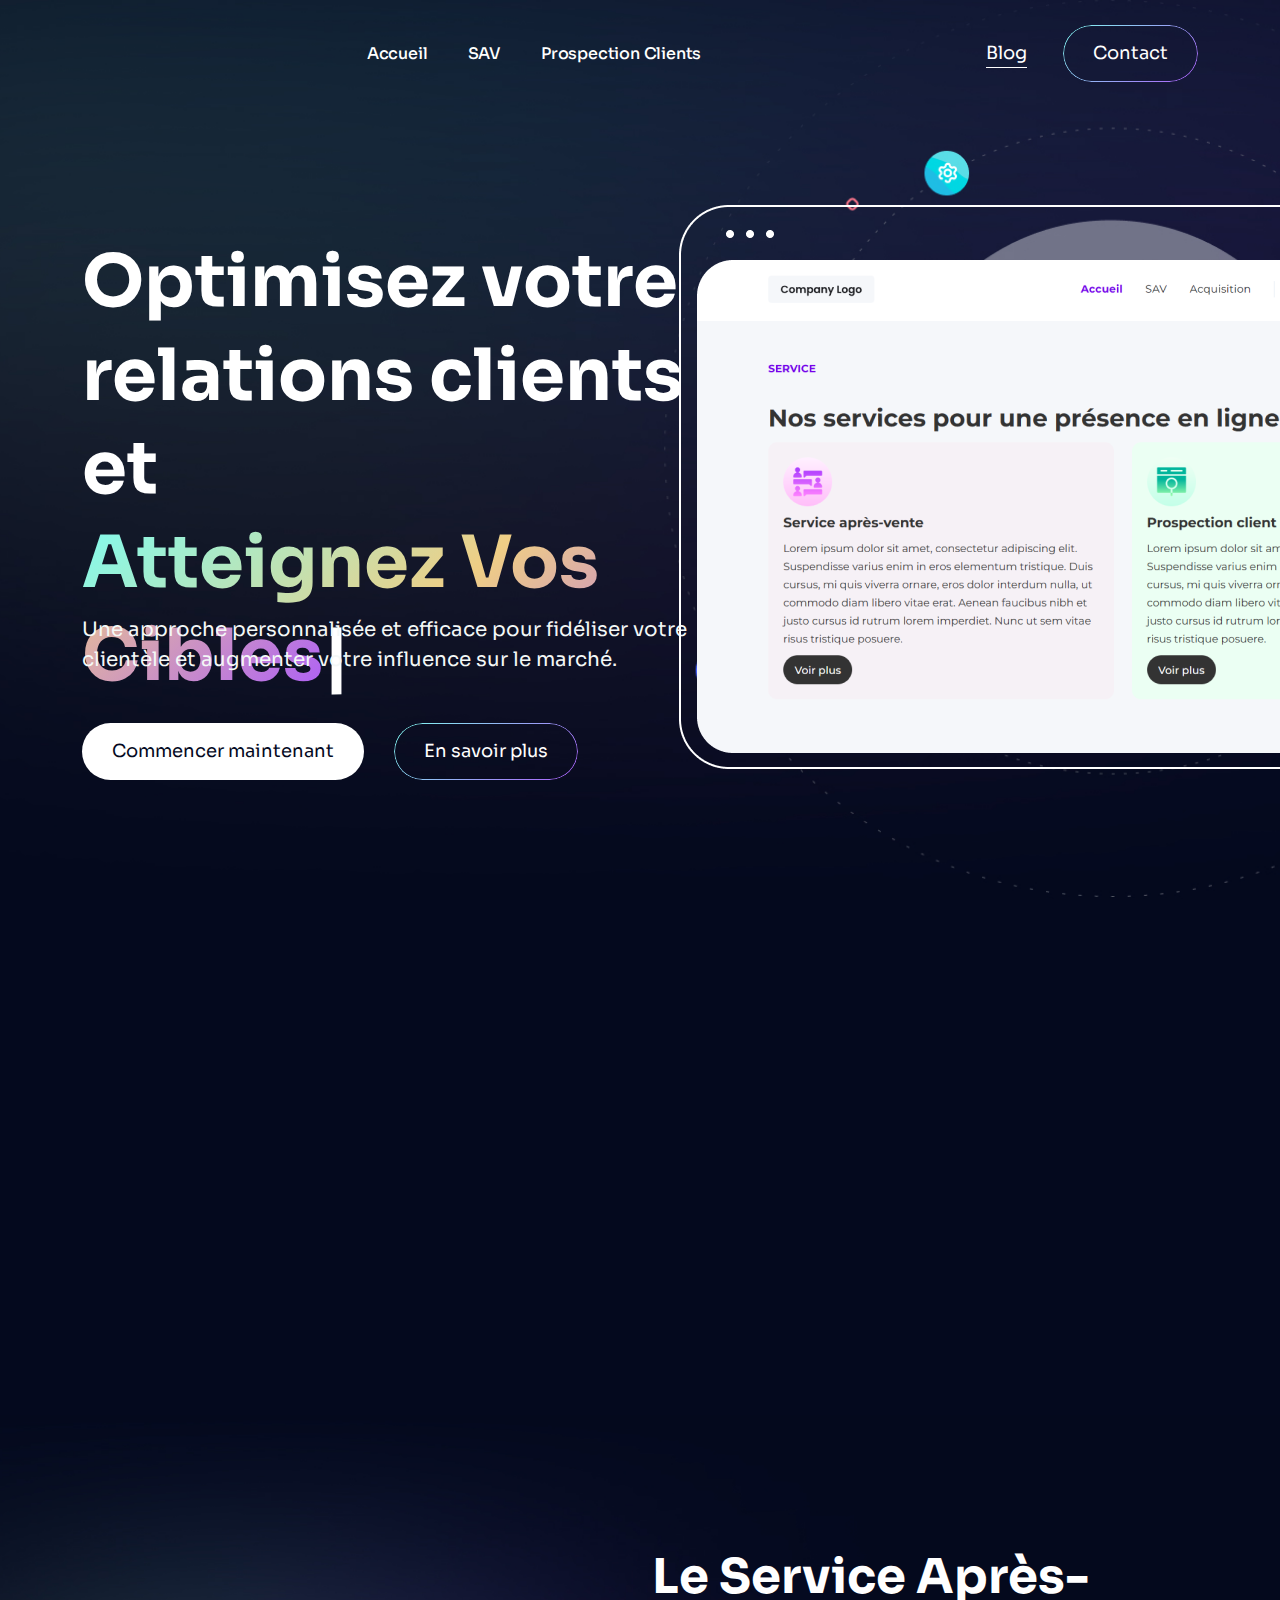
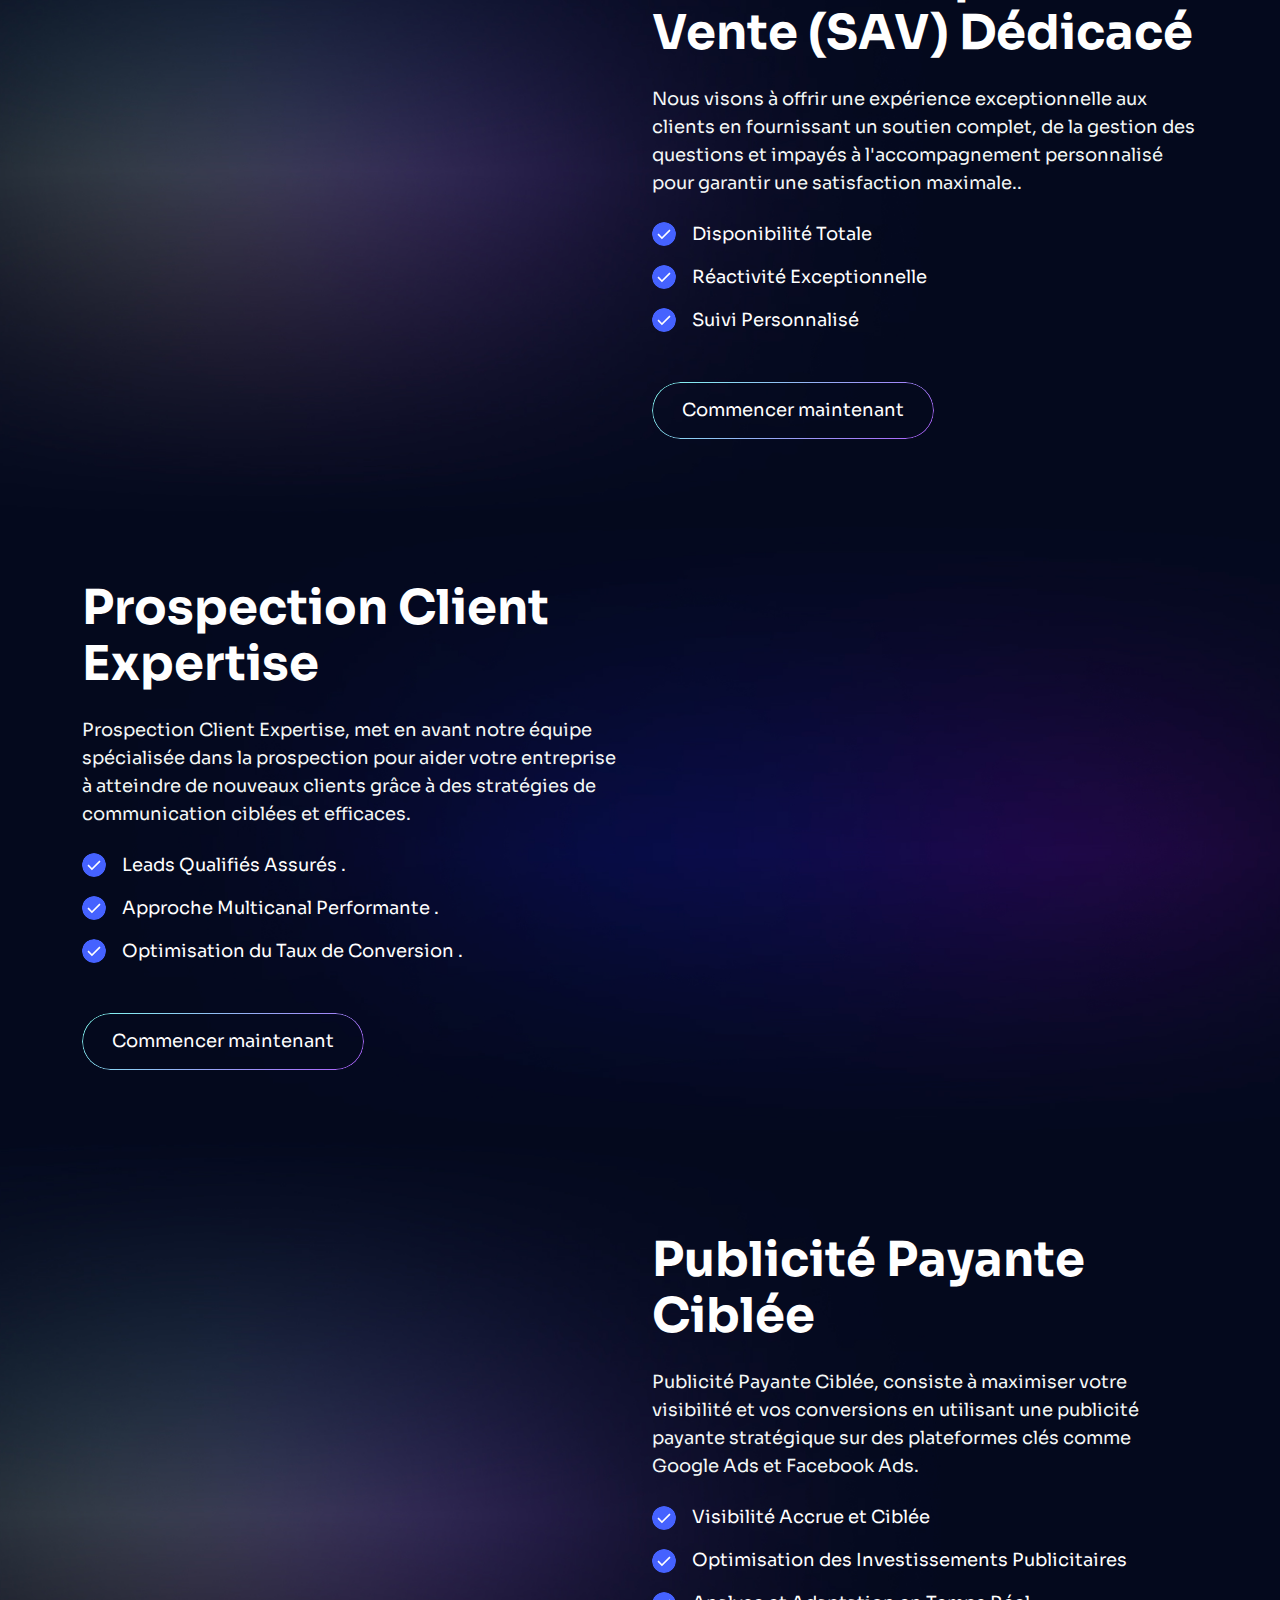
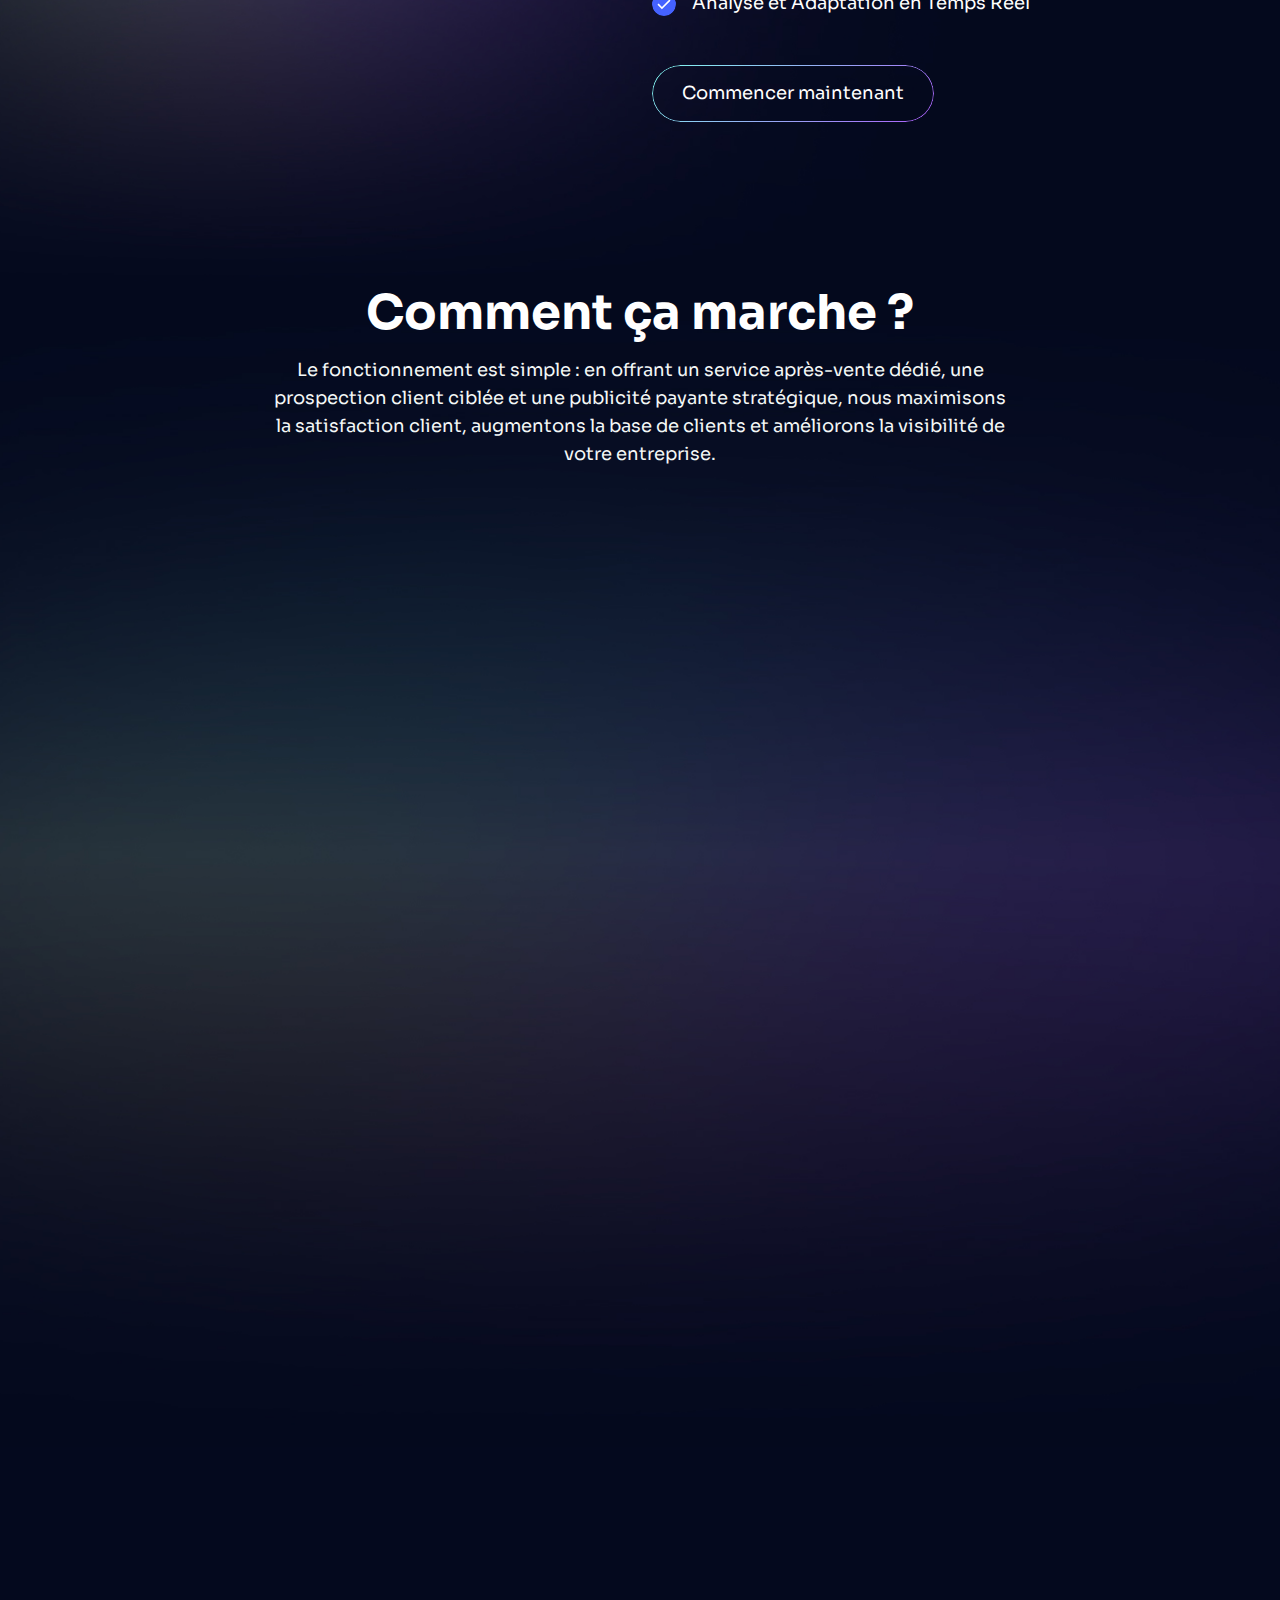
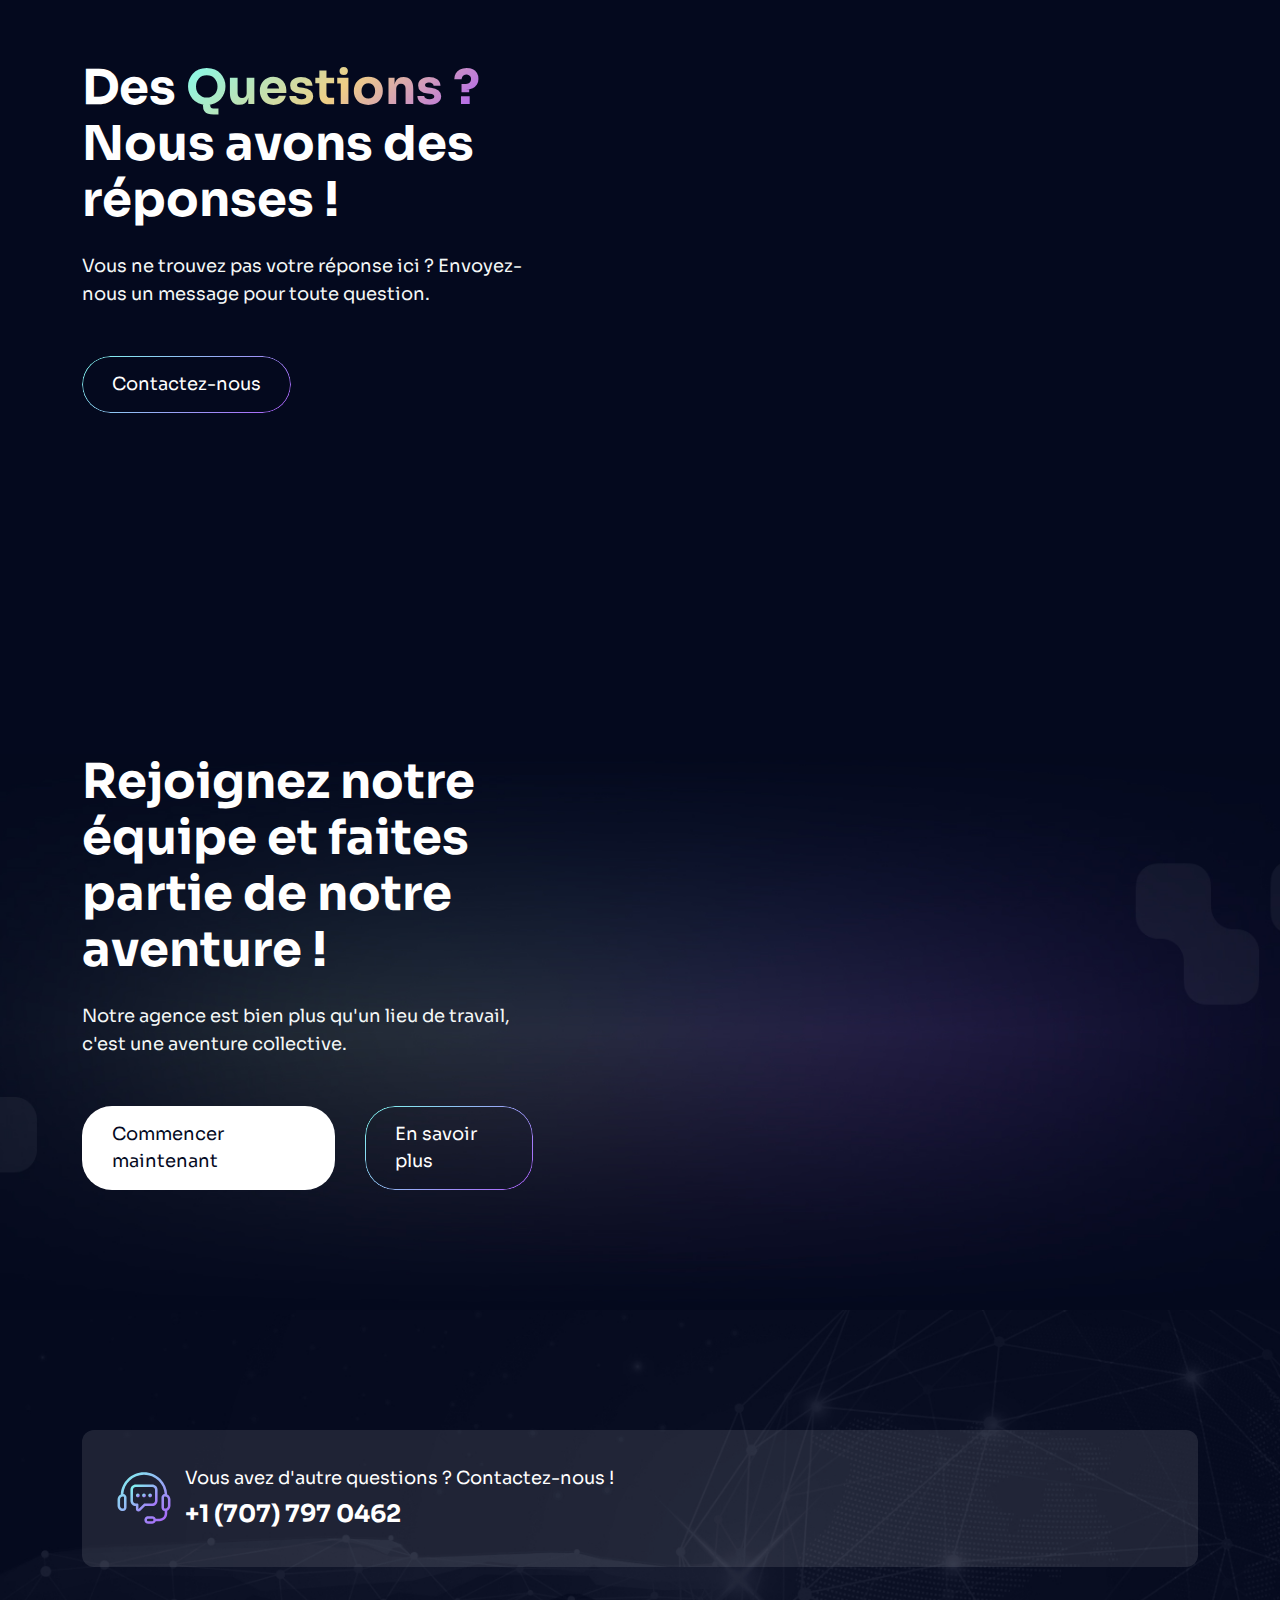
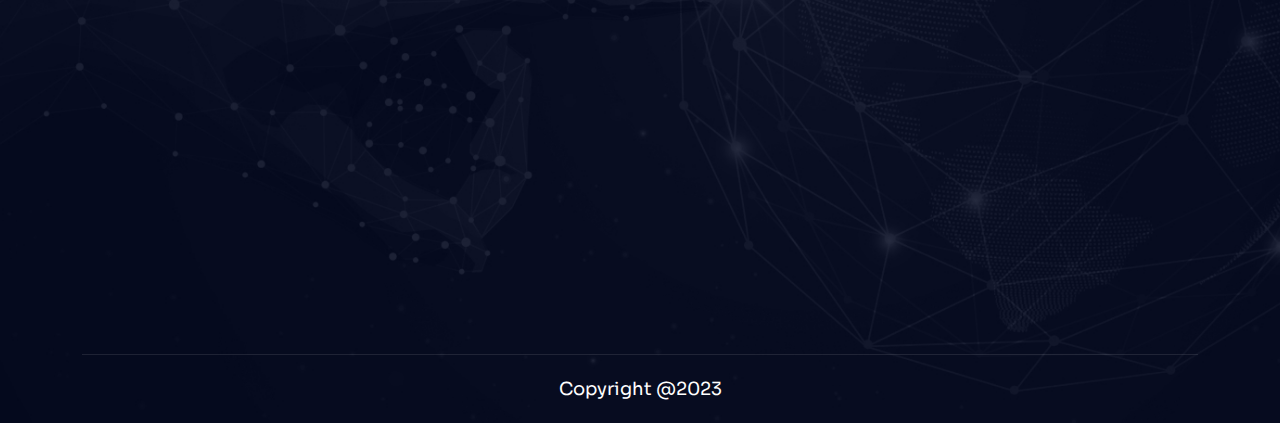
==== commit 07f75036: "update images" ====
--- a/index.html
+++ b/index.html
@@ -36,7 +36,9 @@
                 <a class="nav-link" href="sav.html">SAV</a>
               </li>
               <li class="nav-item">
-                <a class="nav-link" href="prospection.html">Prospection Clients</a>
+                <a class="nav-link" href="prospection.html"
+                  >Prospection Clients</a
+                >
               </li>
             </ul>
             <div class="d-flex align-items-center gap-4 mt-4">
@@ -610,7 +612,7 @@
             center/cover;
         "
       >
-        <div class="container">
+        <div class="container" id="howItWork">
           <div class="row justify-content-center">
             <div class="col-xl-8">
               <div class="aai-section-title mb-3 text-center mb-5">
@@ -2043,7 +2045,7 @@
       <!-- Testimonials End -->
 
       <!-- Faq Start -->
-      <section class="aai-faq pb-120">
+      <section class="aai-faq pb-120" id="faq">
         <div class="container">
           <div class="row justify-content-between align-items-center">
             <div class="col-xl-5 col-lg">
@@ -2319,20 +2321,6 @@
                 </div>
               </div>
             </div>
-            <div class="col-lg-6">
-              <div class="aai-newsletter">
-                <form>
-                  <div class="position-relative">
-                    <input
-                      type="text"
-                      class="form-control"
-                      placeholder="Entrer votre email"
-                    />
-                    <button type="submit" class="aai-newsletter-btn">Envoyer</button>
-                  </div>
-                </form>
-              </div>
-            </div>
           </div>
         </div>
         <div class="aai-footer-navigation-widgets py-80">
@@ -2348,8 +2336,9 @@
                   <img src="assets/img/logo/logo-f.svg" alt="" />
                 </a>
                 <p class="aai-footer-desc">
-                  Une approche personnalisée et  <br />
-                  efficace pour fidéliser votre clientèle et augmenter votre influence sur le marché.
+                  Une approche personnalisée et <br />
+                  efficace pour fidéliser votre clientèle et augmenter votre
+                  influence sur le marché.
                 </p>
                 <div class="aai-social-links d-flex">
                   <a href="http://" target="_blank" rel="noopener noreferrer">
@@ -2376,31 +2365,24 @@
                   data-aos-duration="1500"
                 >
                   <nav class="aai-footer-nav">
-                    <h3 class="aai-footer-nav-title">Links</h3>
+                    <h3 class="aai-footer-nav-title">Lien rapide</h3>
                     <ul class="aai-footer-nav-list">
                       <li class="aai-footer-nav-list-item">
                         <a href="index.html" class="aai-footer-nav-link">
-                          Home
+                          Accueil
                         </a>
                       </li>
                       <li class="aai-footer-nav-list-item">
-                        <a href="services.html" class="aai-footer-nav-link">
-                          Service
+                        <a href="sav.html" class="aai-footer-nav-link"> SAV </a>
+                      </li>
+                      <li class="aai-footer-nav-list-item">
+                        <a href="prospection.html" class="aai-footer-nav-link">
+                          Prospection
                         </a>
                       </li>
                       <li class="aai-footer-nav-list-item">
-                        <a href="prices.html" class="aai-footer-nav-link">
-                          Pricing
-                        </a>
-                      </li>
-                      <li class="aai-footer-nav-list-item">
-                        <a href="about.html" class="aai-footer-nav-link">
-                          About US
-                        </a>
-                      </li>
-                      <li class="aai-footer-nav-list-item">
-                        <a href="features.html" class="aai-footer-nav-link">
-                          Feature
+                        <a href="blog.html" class="aai-footer-nav-link">
+                          Blog
                         </a>
                       </li>
                     </ul>
@@ -2413,27 +2395,23 @@
                   data-aos-duration="1500"
                 >
                   <nav class="aai-footer-nav">
-                    <h3 class="aai-footer-nav-title">Artworks</h3>
+                    <h3 class="aai-footer-nav-title">Notre agence</h3>
                     <ul class="aai-footer-nav-list">
                       <li class="aai-footer-nav-list-item">
-                        <a href="services.html" class="aai-footer-nav-link">
-                          3D Artworks
+                        <a
+                          href="#accordionFlushExample"
+                          class="aai-footer-nav-link"
+                        >
+                          Qui somme nous ?
                         </a>
                       </li>
                       <li class="aai-footer-nav-list-item">
-                        <a href="services.html" class="aai-footer-nav-link">
-                          Photography
+                        <a href="#howItWork" class="aai-footer-nav-link">
+                          Comment ça marche ?
                         </a>
                       </li>
                       <li class="aai-footer-nav-list-item">
-                        <a href="services.html" class="aai-footer-nav-link">
-                          PriFlat Illustrationcing
-                        </a>
-                      </li>
-                      <li class="aai-footer-nav-list-item">
-                        <a href="services.html" class="aai-footer-nav-link"
-                          >Intro Videos
-                        </a>
+                        <a href="#faq" class="aai-footer-nav-link"> FAQ </a>
                       </li>
                     </ul>
                   </nav>
@@ -2445,31 +2423,11 @@
                   data-aos-duration="1500"
                 >
                   <nav class="aai-footer-nav">
-                    <h3 class="aai-footer-nav-title">Community</h3>
+                    <h3 class="aai-footer-nav-title">Contact</h3>
                     <ul class="aai-footer-nav-list">
                       <li class="aai-footer-nav-list-item">
-                        <a href="services.html" class="aai-footer-nav-link">
-                          Global Partners
-                        </a>
-                      </li>
-                      <li class="aai-footer-nav-list-item">
-                        <a href="about.html" class="aai-footer-nav-link">
-                          Forum
-                        </a>
-                      </li>
-                      <li class="aai-footer-nav-list-item">
-                        <a href="services.html" class="aai-footer-nav-link">
-                          Virtual World
-                        </a>
-                      </li>
-                      <li class="aai-footer-nav-list-item">
-                        <a href="about.html" class="aai-footer-nav-link">
-                          Community
-                        </a>
-                      </li>
-                      <li class="aai-footer-nav-list-item">
-                        <a href="services.html" class="aai-footer-nav-link">
-                          Brand Assets
+                        <a href="contact.html" class="aai-footer-nav-link">
+                          Contacter notre agence
                         </a>
                       </li>
                     </ul>
--- a/assets/css/style.css
+++ b/assets/css/style.css
@@ -941,18 +941,19 @@
   color: var(--interface-2);
 }
 .aai-newsletter-btn {
-  position: absolute;
+  /* position: absolute; */
   right: 0;
-  padding: 16px 32px;
+  padding: 28px 32px;
   border-radius: 30px;
   background-color: var(--white);
+  transition: all 0.4s ease-in;
   font-size: var(--text-lg);
   color: var(--interface-1);
   display: inline-flex;
   justify-content: center;
   align-items: center;
   border: none;
-  top: 8px;
+  top: 4px;
   bottom: 8px;
   right: 8px;
   z-index: 10;
